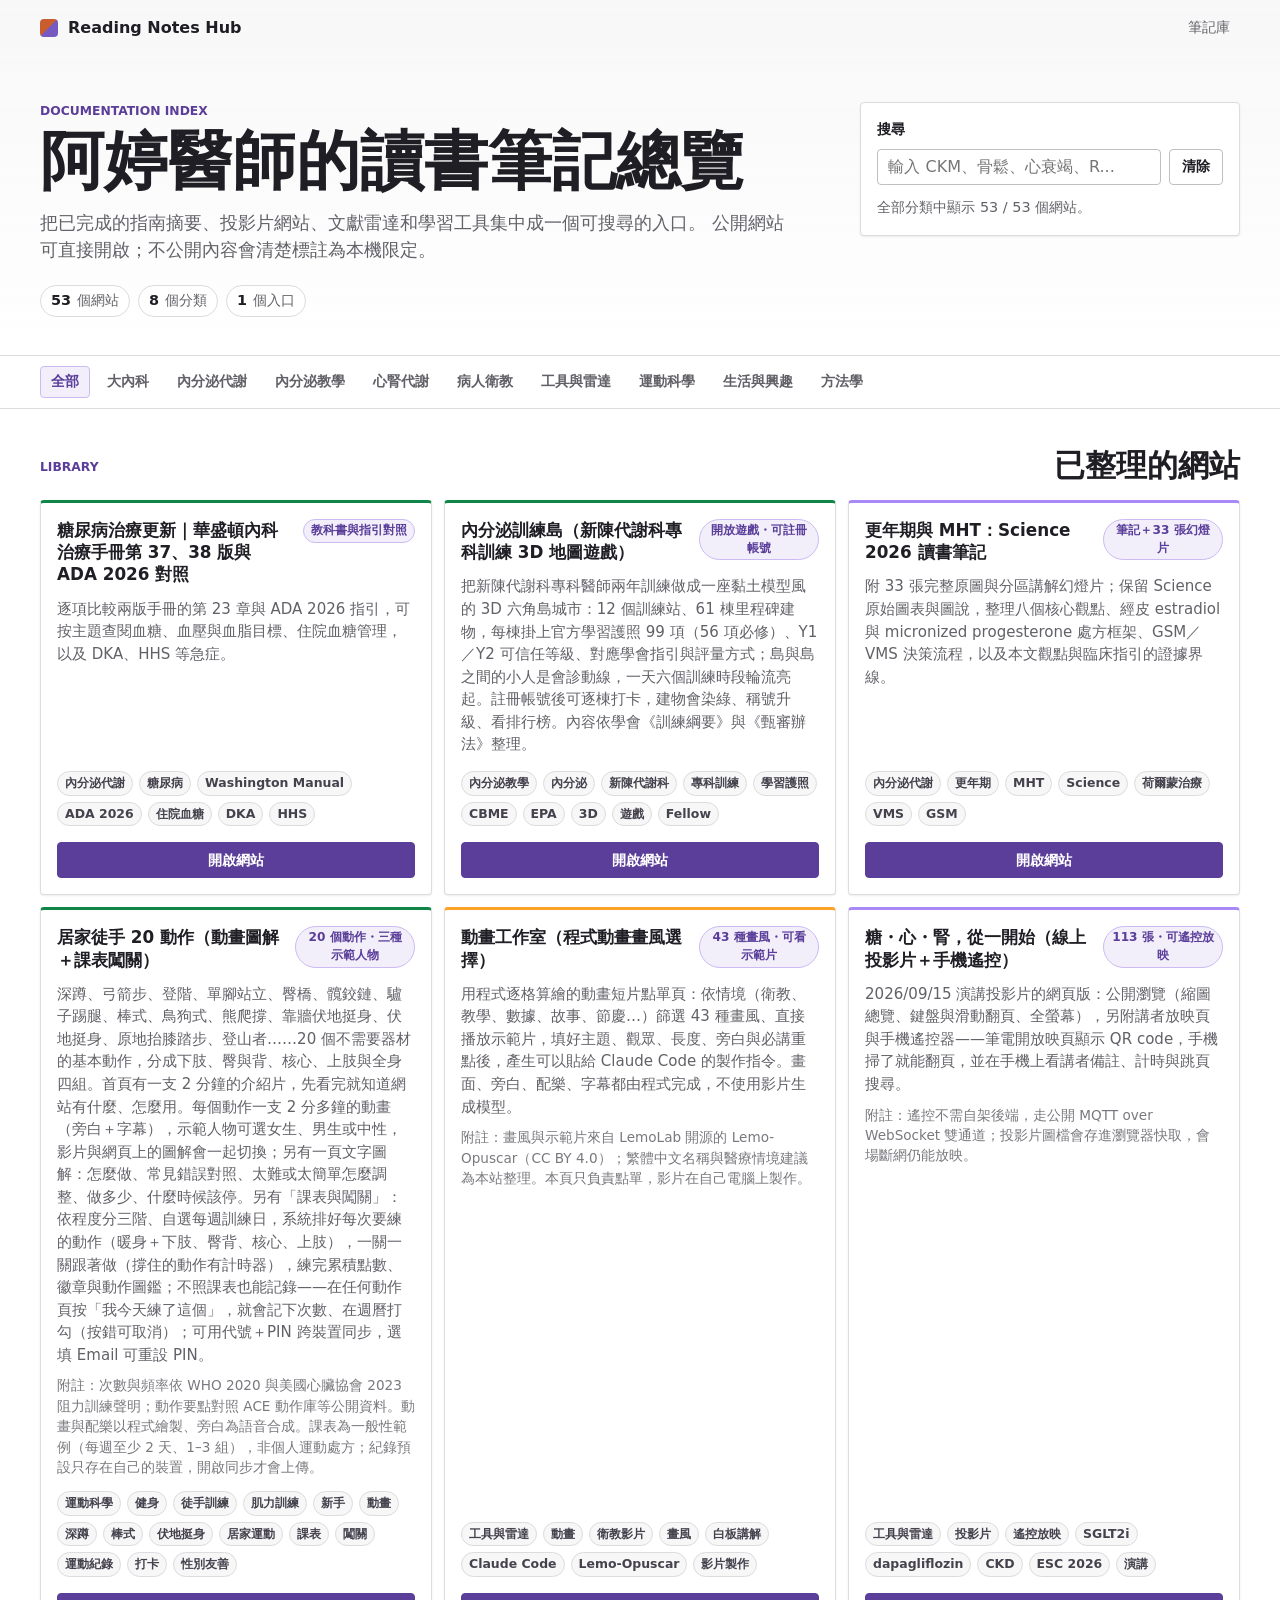
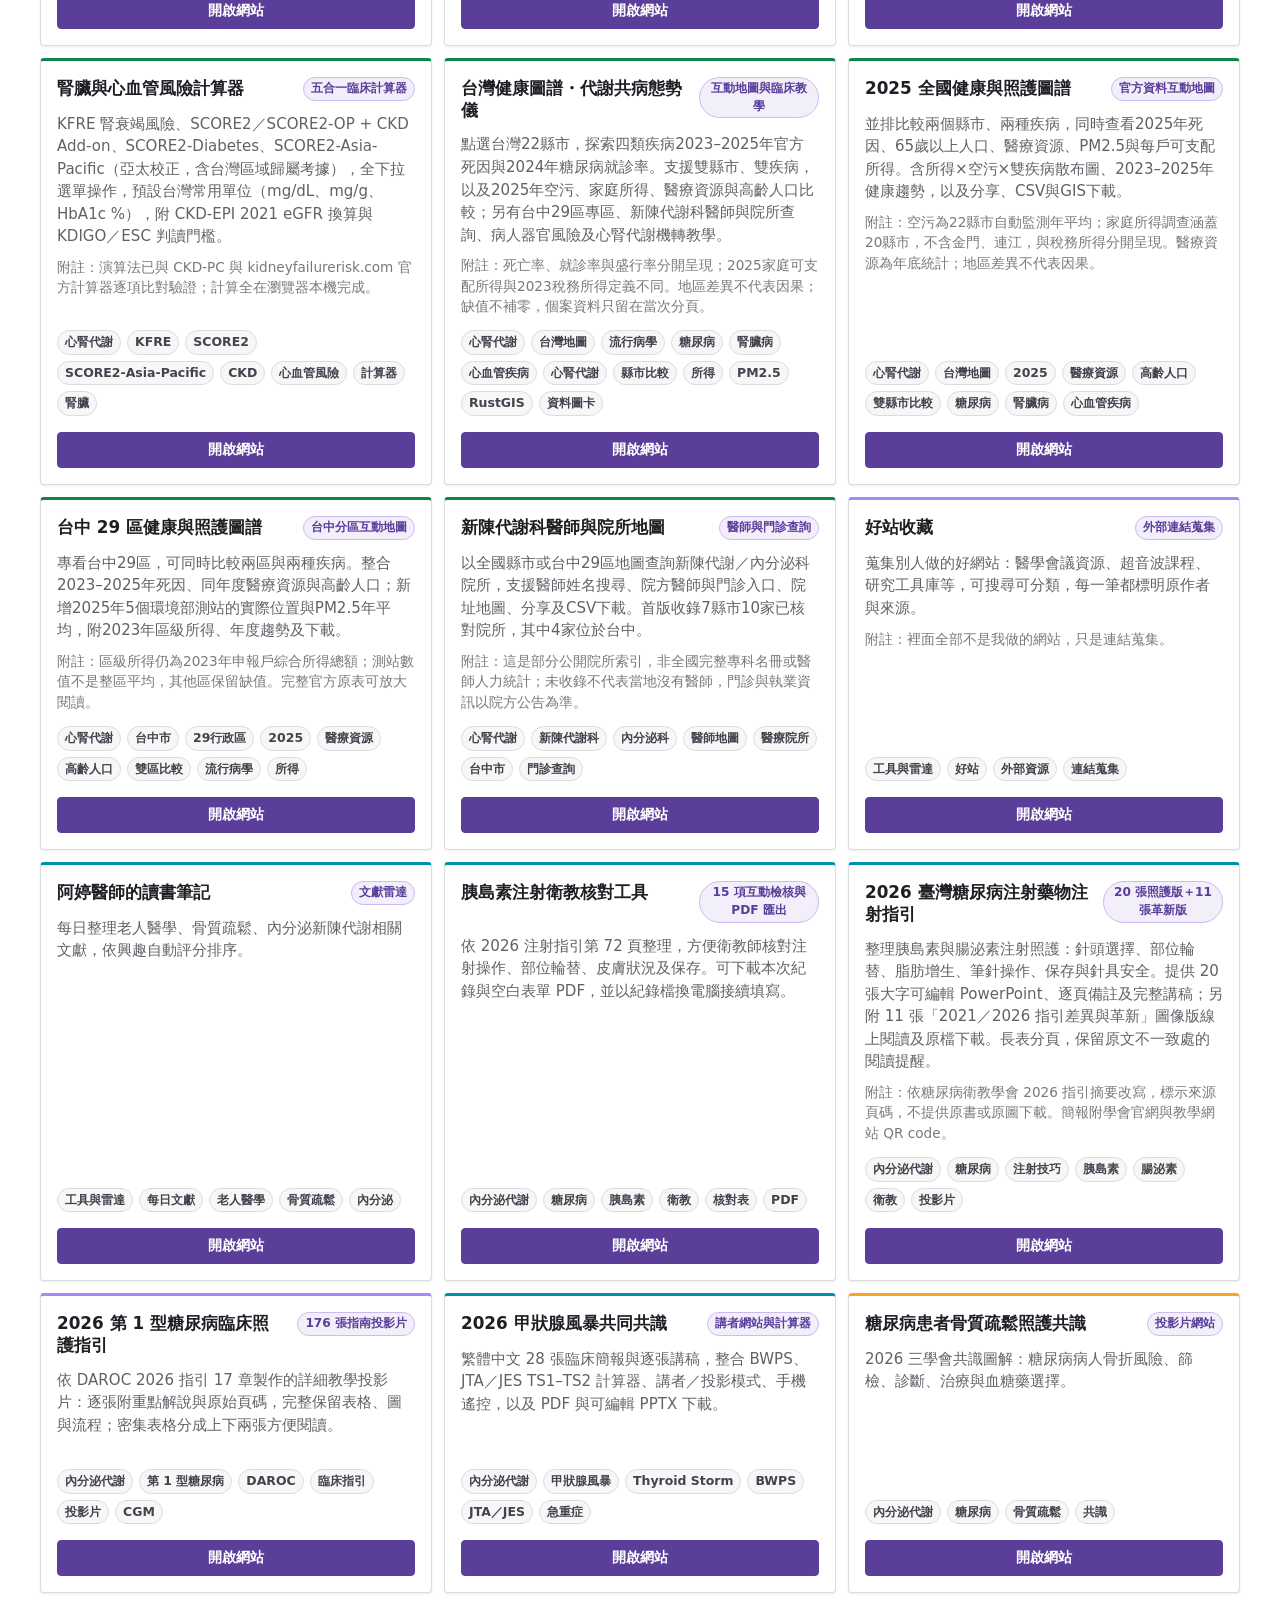
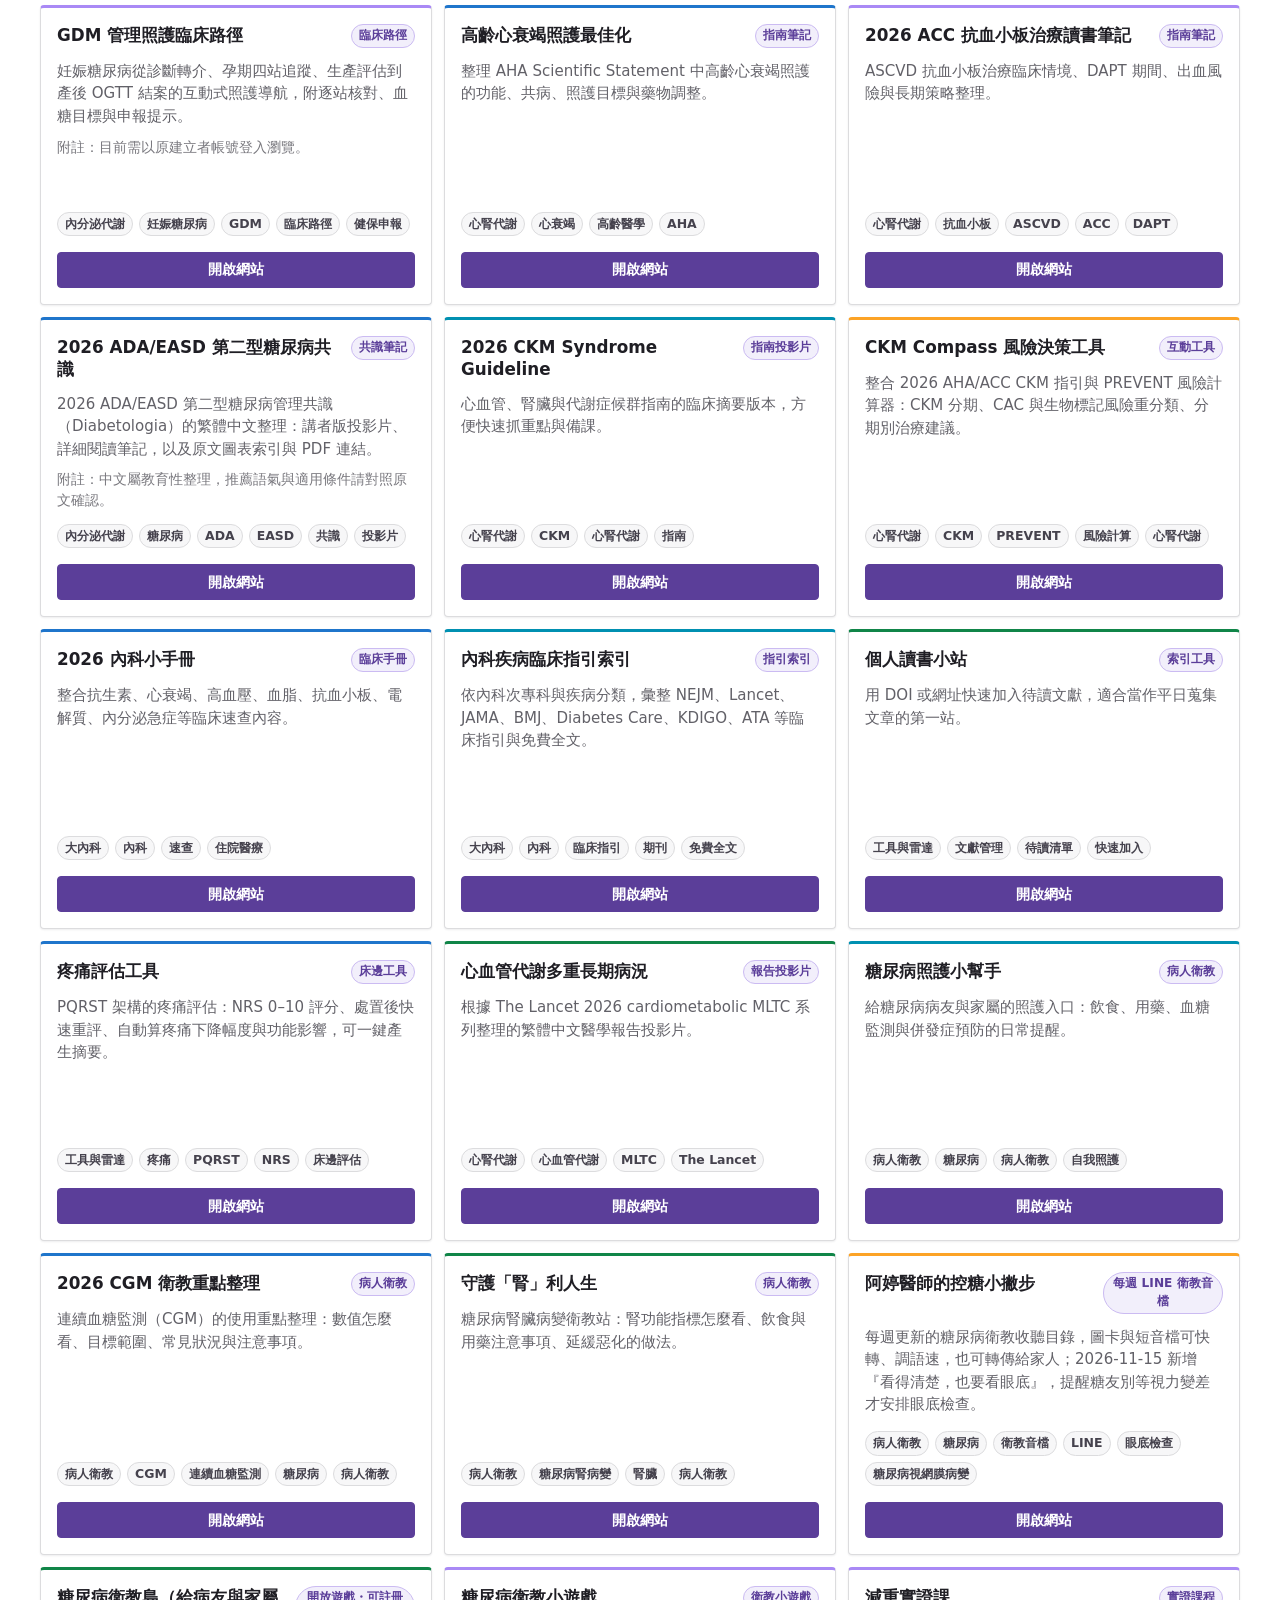
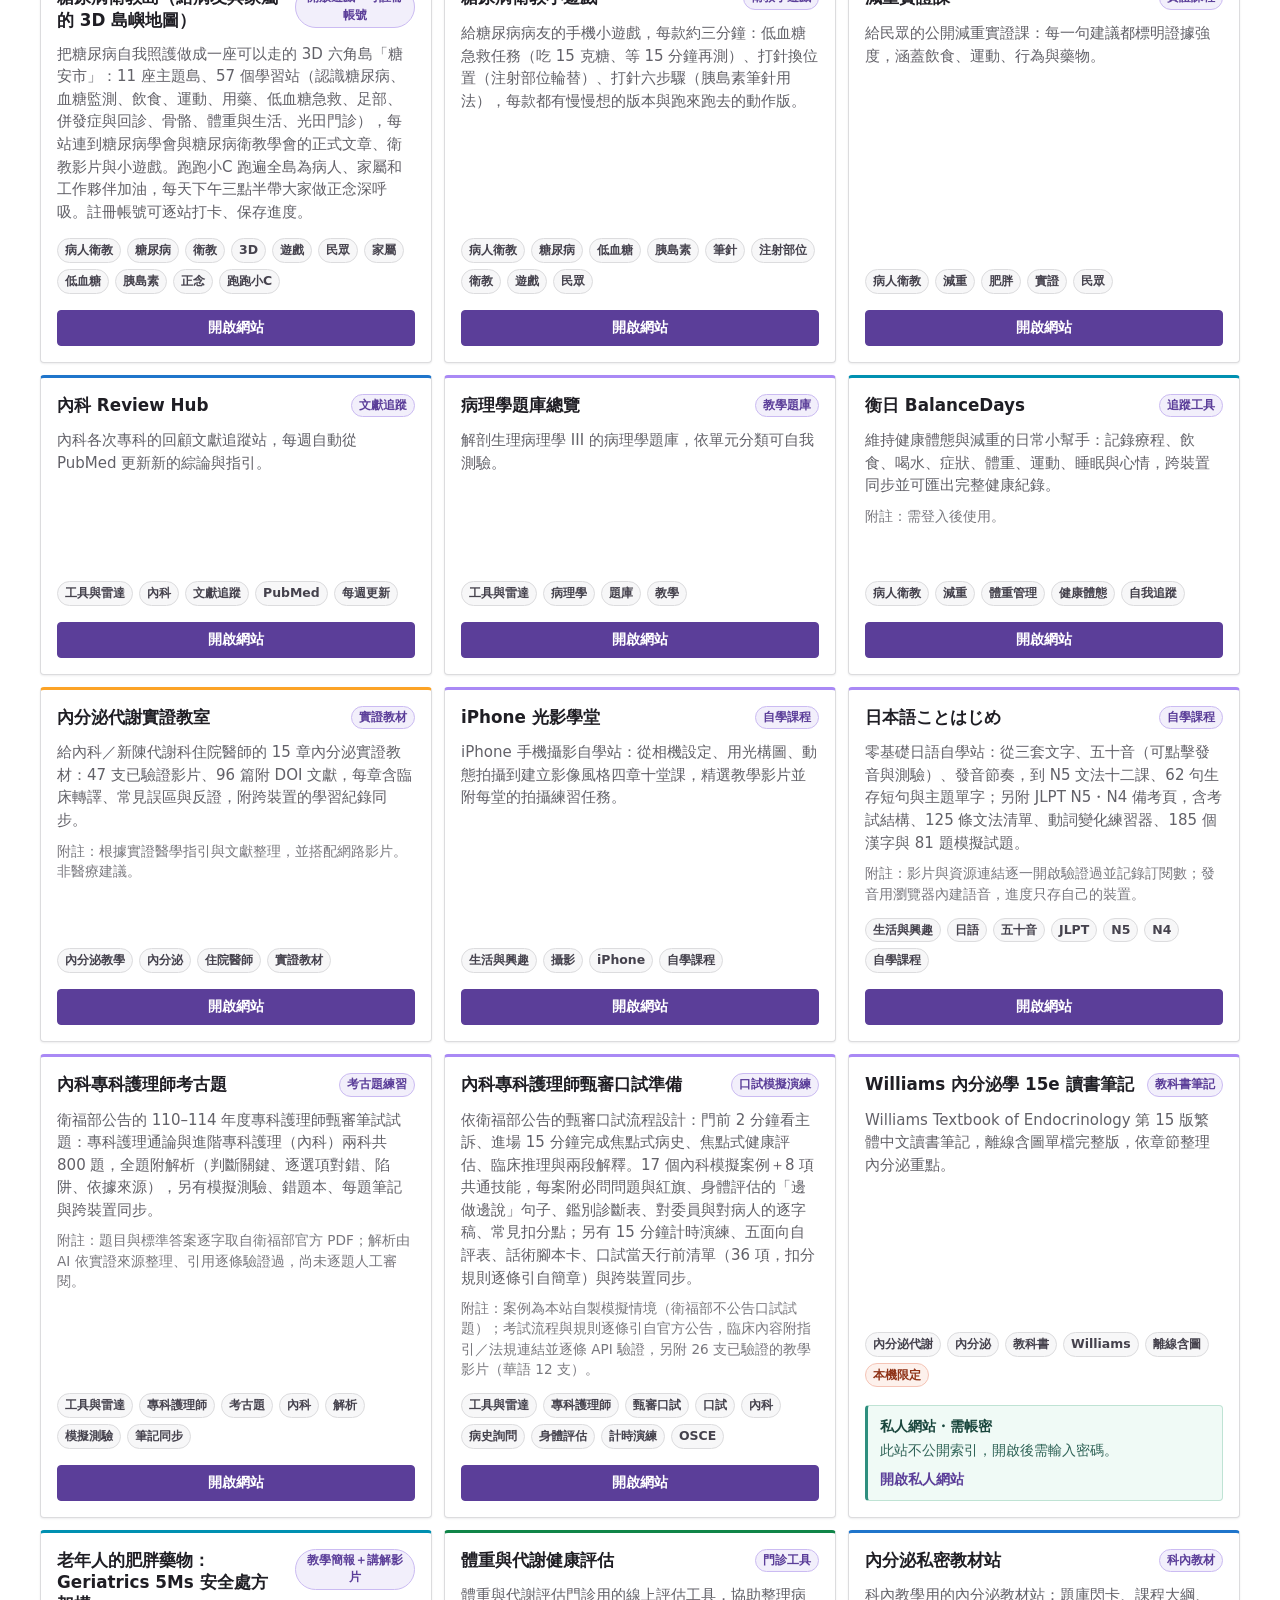
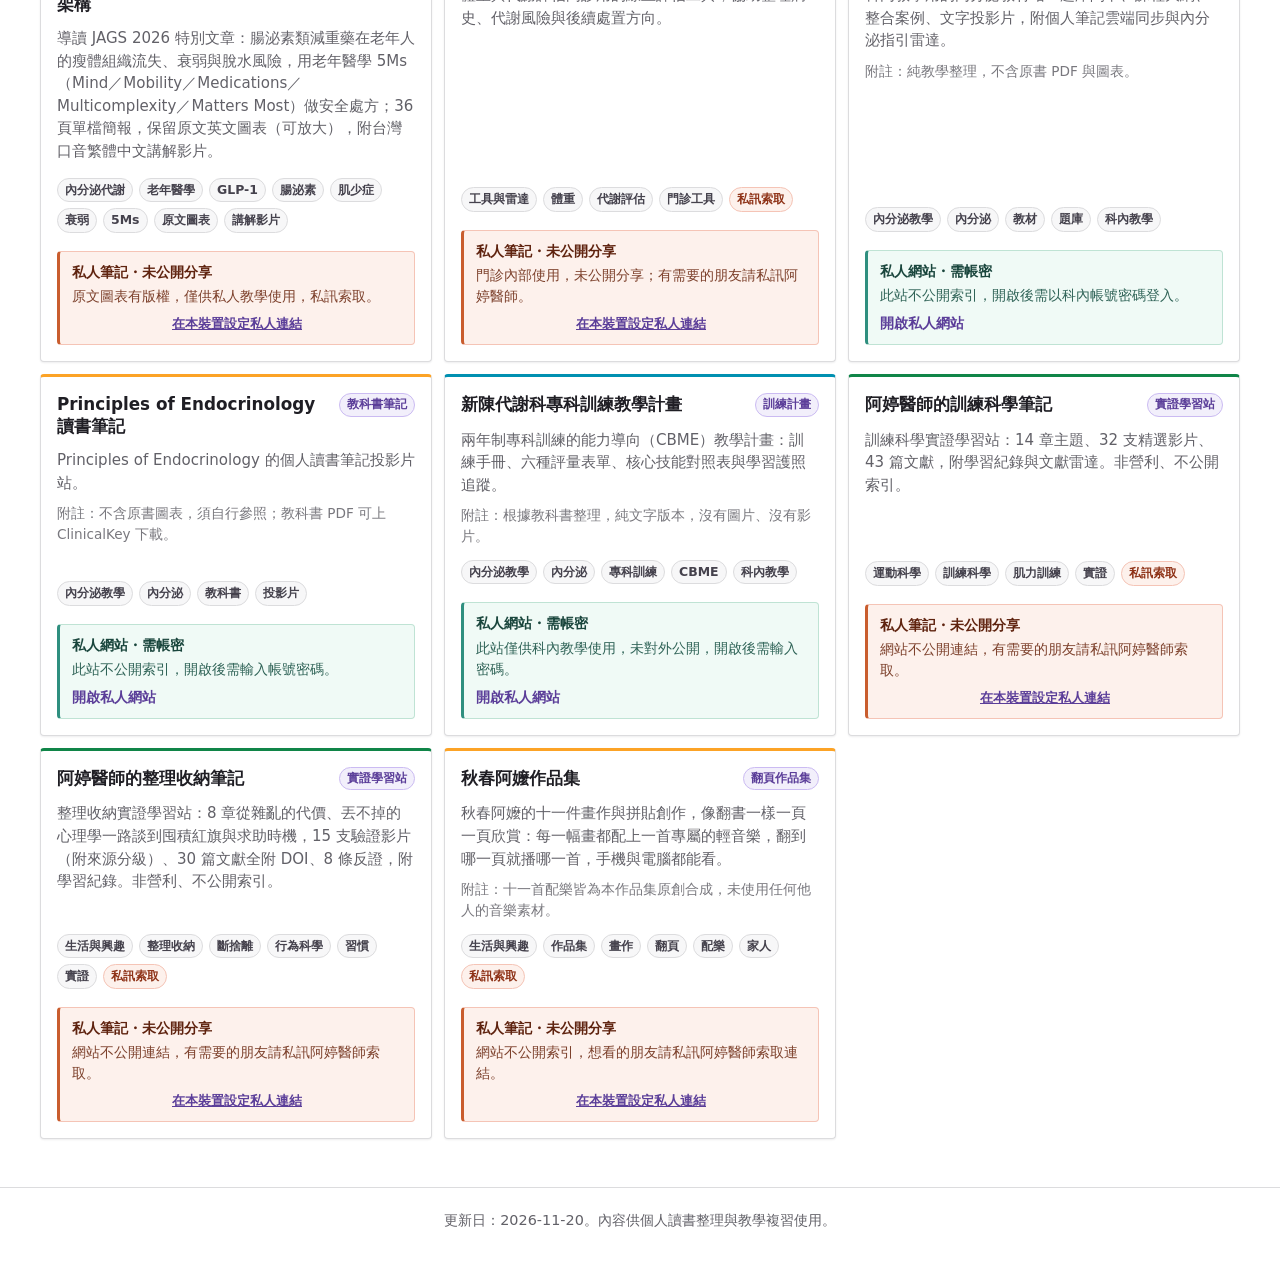
==== index.html @ e1b5caf7 "Index endocrine care map and 2025 air and household data" ====
<!doctype html>
<html lang="zh-Hant">
  <head>
    <meta charset="utf-8" />
    <meta name="viewport" content="width=device-width, initial-scale=1" />
    <title>阿婷醫師的讀書筆記總覽</title>
    <meta
      name="description"
      content="整合阿婷醫師做過的醫學指南、讀書筆記、投影片網站與文獻雷達。"
    />
    <link rel="stylesheet" href="styles.css?v=20260809" />
  </head>
  <body>
    <header class="site-header">
      <nav class="nav" aria-label="主選單">
        <a class="brand" href="#top" aria-label="回到首頁">Reading Notes Hub</a>
        <div class="nav-actions">
          <a href="#library">筆記庫</a>
        </div>
      </nav>

      <section class="hero" id="top">
        <div class="hero-copy">
          <p class="eyebrow">Documentation index</p>
          <h1>阿婷醫師的讀書筆記總覽</h1>
          <p class="lede">
            把已完成的指南摘要、投影片網站、文獻雷達和學習工具集中成一個可搜尋的入口。
            公開網站可直接開啟；不公開內容會清楚標註為本機限定。
          </p>
          <div class="hero-metrics" aria-label="筆記統計">
            <span><strong id="totalCount">0</strong> 個網站</span>
            <span><strong id="topicCount">0</strong> 個分類</span>
            <span><strong>1</strong> 個入口</span>
          </div>
        </div>
        <form class="search-panel" role="search" aria-label="搜尋讀書筆記">
          <label for="searchInput">搜尋</label>
          <div class="search-row">
            <input
              id="searchInput"
              type="search"
              autocomplete="off"
              placeholder="輸入 CKM、骨鬆、心衰竭、R..."
            />
            <button type="button" id="clearSearch" aria-label="清除搜尋">清除</button>
          </div>
          <p id="resultSummary" aria-live="polite">正在整理筆記。</p>
        </form>
      </section>
    </header>

    <main>
      <section class="toolbar" aria-label="分類篩選">
        <div class="toolbar-inner">
          <button class="filter active" type="button" data-filter="all">全部</button>
          <button class="filter" type="button" data-filter="guideline">大內科</button>
          <button class="filter" type="button" data-filter="endo">內分泌代謝</button>
          <button class="filter" type="button" data-filter="endoteach">內分泌教學</button>
          <button class="filter" type="button" data-filter="cardio">心腎代謝</button>
          <button class="filter" type="button" data-filter="edu">病人衛教</button>
          <button class="filter" type="button" data-filter="tools">工具與雷達</button>
          <button class="filter" type="button" data-filter="training">運動科學</button>
          <button class="filter" type="button" data-filter="life">生活與興趣</button>
          <button class="filter" type="button" data-filter="methods">方法學</button>
        </div>
      </section>

      <section class="library" id="library" aria-labelledby="libraryTitle">
        <div class="section-heading">
          <p class="eyebrow">Library</p>
          <h2 id="libraryTitle">已整理的網站</h2>
        </div>
        <div class="cards" id="cards"></div>
      </section>

    </main>

    <footer>
      <p>更新日：2026-11-20。內容供個人讀書整理與教學複習使用。</p>
    </footer>

    <script src="app.js?v=endo-context-20261122"></script>
  </body>
</html>
---- styles.css ----
:root {
  color-scheme: light;
  --text: #1f1e24;
  --muted: #626168;
  --subtle: #89888d;
  --border: #dcdcde;
  --border-strong: #bfbfc3;
  --background: #ffffff;
  --panel: #f7f7f8;
  --panel-strong: #f1f1f4;
  --purple: #7759c2;
  --purple-dark: #5b3e99;
  --orange: #c95d2e;
  --orange-soft: #fdf1ec;
  --blue: #1f75cb;
  --green: #108548;
  --red: #dd2b0e;
  --shadow: 0 1px 2px rgba(31, 30, 36, 0.08);
  --focus: 0 0 0 3px rgba(119, 89, 194, 0.28);
}

* {
  box-sizing: border-box;
}

html {
  scroll-behavior: smooth;
}

body {
  margin: 0;
  font-family:
    Inter, ui-sans-serif, system-ui, -apple-system, BlinkMacSystemFont, "Segoe UI",
    "Noto Sans TC", sans-serif;
  color: var(--text);
  background: var(--background);
  line-height: 1.5;
}

a {
  color: inherit;
}

button,
input {
  font: inherit;
}

button:focus-visible,
a:focus-visible,
input:focus-visible {
  outline: none;
  box-shadow: var(--focus);
}

.site-header {
  border-bottom: 1px solid var(--border);
  background:
    linear-gradient(180deg, rgba(247, 247, 248, 0.94), rgba(255, 255, 255, 1)),
    var(--background);
}

.nav {
  width: min(1200px, calc(100% - 32px));
  min-height: 56px;
  margin: 0 auto;
  display: flex;
  align-items: center;
  justify-content: space-between;
  gap: 24px;
}

.brand {
  display: inline-flex;
  align-items: center;
  gap: 10px;
  color: var(--text);
  font-weight: 700;
  text-decoration: none;
}

.brand::before {
  width: 18px;
  height: 18px;
  border-radius: 4px;
  background:
    linear-gradient(135deg, var(--orange) 0 48%, transparent 49%),
    linear-gradient(315deg, var(--purple) 0 50%, #fca326 51%);
  content: "";
}

.nav-actions {
  display: flex;
  gap: 4px;
  color: var(--muted);
  font-size: 0.9rem;
}

.nav-actions a {
  min-height: 32px;
  display: inline-flex;
  align-items: center;
  padding: 0 10px;
  border-radius: 4px;
  text-decoration: none;
}

.nav-actions a:hover {
  background: var(--panel-strong);
  color: var(--text);
}

.hero {
  width: min(1200px, calc(100% - 32px));
  margin: 0 auto;
  padding: 46px 0 38px;
  display: grid;
  grid-template-columns: minmax(0, 1.35fr) minmax(320px, 0.65fr);
  gap: 32px;
  align-items: start;
}

.eyebrow {
  margin: 0 0 8px;
  color: var(--purple-dark);
  font-size: 0.77rem;
  font-weight: 700;
  letter-spacing: 0;
  text-transform: uppercase;
}

h1,
h2,
p {
  margin-top: 0;
}

h1 {
  max-width: 780px;
  margin-bottom: 14px;
  font-size: clamp(2.25rem, 5vw, 4.25rem);
  line-height: 1.04;
  letter-spacing: 0;
}

h2 {
  margin-bottom: 0;
  font-size: clamp(1.45rem, 2.4vw, 2rem);
  line-height: 1.2;
}

.lede {
  max-width: 760px;
  margin-bottom: 22px;
  color: var(--muted);
  font-size: clamp(1rem, 1.7vw, 1.13rem);
}

.hero-metrics {
  display: flex;
  flex-wrap: wrap;
  gap: 8px;
}

.hero-metrics span {
  min-height: 32px;
  display: inline-flex;
  align-items: center;
  gap: 6px;
  padding: 4px 10px;
  border: 1px solid var(--border);
  border-radius: 999px;
  background: var(--background);
  color: var(--muted);
  font-size: 0.9rem;
}

.hero-metrics strong {
  color: var(--text);
}

.search-panel {
  padding: 16px;
  border: 1px solid var(--border);
  border-radius: 4px;
  background: var(--background);
  box-shadow: var(--shadow);
}

.search-panel label {
  display: block;
  margin-bottom: 8px;
  color: var(--text);
  font-size: 0.9rem;
  font-weight: 700;
}

.search-row {
  display: grid;
  grid-template-columns: 1fr auto;
  gap: 8px;
}

input[type="search"] {
  width: 100%;
  min-width: 0;
  height: 36px;
  padding: 0 10px;
  border: 1px solid var(--border-strong);
  border-radius: 4px;
  background: var(--background);
  color: var(--text);
}

button {
  border: 0;
  cursor: pointer;
}

.search-row button,
.link,
.local-link {
  min-height: 36px;
  display: inline-flex;
  align-items: center;
  justify-content: center;
  padding: 0 12px;
  border-radius: 4px;
  text-decoration: none;
  font-size: 0.9rem;
  font-weight: 700;
}

.search-row button {
  border: 1px solid var(--border-strong);
  background: var(--background);
  color: var(--text);
}

.search-row button:hover {
  background: var(--panel-strong);
}

#resultSummary {
  min-height: 22px;
  margin: 12px 0 0;
  color: var(--muted);
  font-size: 0.9rem;
}

.toolbar {
  position: sticky;
  top: 0;
  z-index: 3;
  border-bottom: 1px solid var(--border);
  background: rgba(255, 255, 255, 0.94);
  backdrop-filter: blur(12px);
}

.toolbar-inner {
  width: min(1200px, calc(100% - 32px));
  margin: 0 auto;
  padding: 10px 0;
  display: flex;
  gap: 6px;
  overflow-x: auto;
}

.filter {
  flex: 0 0 auto;
  min-height: 32px;
  padding: 0 10px;
  border: 1px solid transparent;
  border-radius: 4px;
  background: transparent;
  color: var(--muted);
  font-size: 0.9rem;
  font-weight: 700;
}

.filter:hover {
  border-color: var(--border);
  background: var(--panel);
  color: var(--text);
}

.filter.active {
  border-color: #cbbbf2;
  background: #f2effb;
  color: var(--purple-dark);
}

.library {
  width: min(1200px, calc(100% - 32px));
  margin: 0 auto;
}

.library {
  padding: 38px 0 48px;
}

.section-heading {
  display: flex;
  align-items: end;
  justify-content: space-between;
  gap: 20px;
  margin-bottom: 16px;
}

.cards {
  display: grid;
  grid-template-columns: repeat(3, minmax(0, 1fr));
  gap: 12px;
}

.card {
  min-height: 300px;
  display: flex;
  flex-direction: column;
  padding: 16px;
  border: 1px solid var(--border);
  border-radius: 4px;
  background: var(--background);
  box-shadow: var(--shadow);
}

.card:hover {
  border-color: var(--border-strong);
}

.card[data-accent] {
  border-top-width: 3px;
}

.card[data-accent="sage"] {
  border-top-color: var(--green);
}

.card[data-accent="teal"] {
  border-top-color: #0090b1;
}

.card[data-accent="cranberry"] {
  border-top-color: #a989f5;
}

.card[data-accent="gold"] {
  border-top-color: #fca326;
}

.card[data-accent="blue"] {
  border-top-color: var(--blue);
}

.card-header {
  display: grid;
  grid-template-columns: 1fr auto;
  align-items: start;
  gap: 12px;
  margin-bottom: 12px;
}

.card h3 {
  margin: 0;
  font-size: 1.05rem;
  line-height: 1.32;
}

.status {
  max-width: 120px;
  padding: 2px 7px;
  border: 1px solid #cbbbf2;
  border-radius: 999px;
  background: #f2effb;
  color: var(--purple-dark);
  font-size: 0.76rem;
  font-weight: 700;
  line-height: 1.45;
  text-align: center;
}

.card p {
  color: var(--muted);
  font-size: 0.94rem;
}

.card p.card-note {
  margin-top: -6px;
  font-size: 0.85rem;
  color: var(--muted);
  opacity: 0.85;
}

.tags {
  display: flex;
  flex-wrap: wrap;
  gap: 6px;
  margin: auto 0 16px;
}

.tag {
  padding: 2px 7px;
  border: 1px solid var(--border);
  border-radius: 999px;
  background: var(--panel);
  color: #45424d;
  font-size: 0.78rem;
  font-weight: 650;
}

.tag-private {
  border-color: #f5c4b6;
  background: var(--orange-soft);
  color: #8f3318;
}

.links {
  display: grid;
  grid-template-columns: 1fr 1fr;
  gap: 8px;
}

.public-links {
  grid-template-columns: 1fr;
}

.link {
  border: 1px solid var(--purple-dark);
  background: var(--purple-dark);
  color: white;
}

.link:hover {
  border-color: #452981;
  background: #452981;
}

.local-link {
  border: 1px solid var(--border-strong);
  background: var(--background);
  color: var(--text);
}

.local-link:hover {
  background: var(--panel);
}

.private-link {
  border-color: #f5c4b6;
  background: var(--orange-soft);
  color: #8f3318;
}

.private-link:hover {
  background: var(--orange-soft);
}

.private-note {
  margin-top: 2px;
  padding: 10px 12px;
  display: grid;
  gap: 3px;
  border: 1px solid #f5c4b6;
  border-left: 3px solid var(--orange);
  border-radius: 4px;
  background: var(--orange-soft);
  color: #6f2a13;
  font-size: 0.88rem;
}

.private-note strong {
  color: #5f230f;
}

.private-note span {
  color: #7d412c;
}

.private-note a {
  width: fit-content;
  margin-top: 4px;
  color: var(--purple-dark);
  font-weight: 700;
  text-decoration: none;
}

.private-note a:hover {
  text-decoration: underline;
}

.local-private-note {
  background: #fff7ed;
}

.device-private-note {
  border-color: #bfe3d4;
  border-left-color: var(--teal, #2f8f7f);
  background: #f0faf6;
  color: #1f4d43;
}

.device-private-note strong {
  color: #1a463d;
}

.device-private-note span {
  color: #2f6357;
}

.device-link-actions {
  display: flex;
  gap: 10px;
  margin-top: 4px;
}

.link-manage {
  margin-top: 4px;
  padding: 0;
  border: none;
  background: none;
  color: var(--purple-dark);
  font: inherit;
  font-size: 0.82rem;
  font-weight: 700;
  text-decoration: underline;
  cursor: pointer;
}

.link-manage:hover {
  opacity: 0.75;
}

[aria-disabled="true"] {
  cursor: default;
}

code {
  padding: 2px 5px;
  border-radius: 4px;
  background: #ececef;
  color: var(--text);
}

footer {
  padding: 22px 16px 34px;
  border-top: 1px solid var(--border);
  color: var(--muted);
  text-align: center;
  font-size: 0.9rem;
}

footer p {
  margin: 0;
}

.empty {
  grid-column: 1 / -1;
  padding: 24px;
  border: 1px dashed var(--border-strong);
  border-radius: 4px;
  color: var(--muted);
  background: var(--panel);
}

@media (max-width: 900px) {
  .hero {
    grid-template-columns: 1fr;
  }

  .hero {
    padding-top: 34px;
  }

  .cards {
    grid-template-columns: repeat(2, minmax(0, 1fr));
  }
}

@media (max-width: 640px) {
  .nav {
    min-height: auto;
    align-items: flex-start;
    padding: 14px 0;
    flex-direction: column;
  }

  .hero {
    width: min(100% - 24px, 1200px);
    padding: 28px 0 32px;
    gap: 22px;
  }

  h1 {
    font-size: clamp(2.15rem, 12vw, 3.25rem);
  }

  .search-row,
  .links {
    grid-template-columns: 1fr;
  }

  .library,
  .toolbar-inner {
    width: min(100% - 24px, 1200px);
  }

  .cards {
    grid-template-columns: 1fr;
  }

  .card {
    min-height: 0;
  }
}
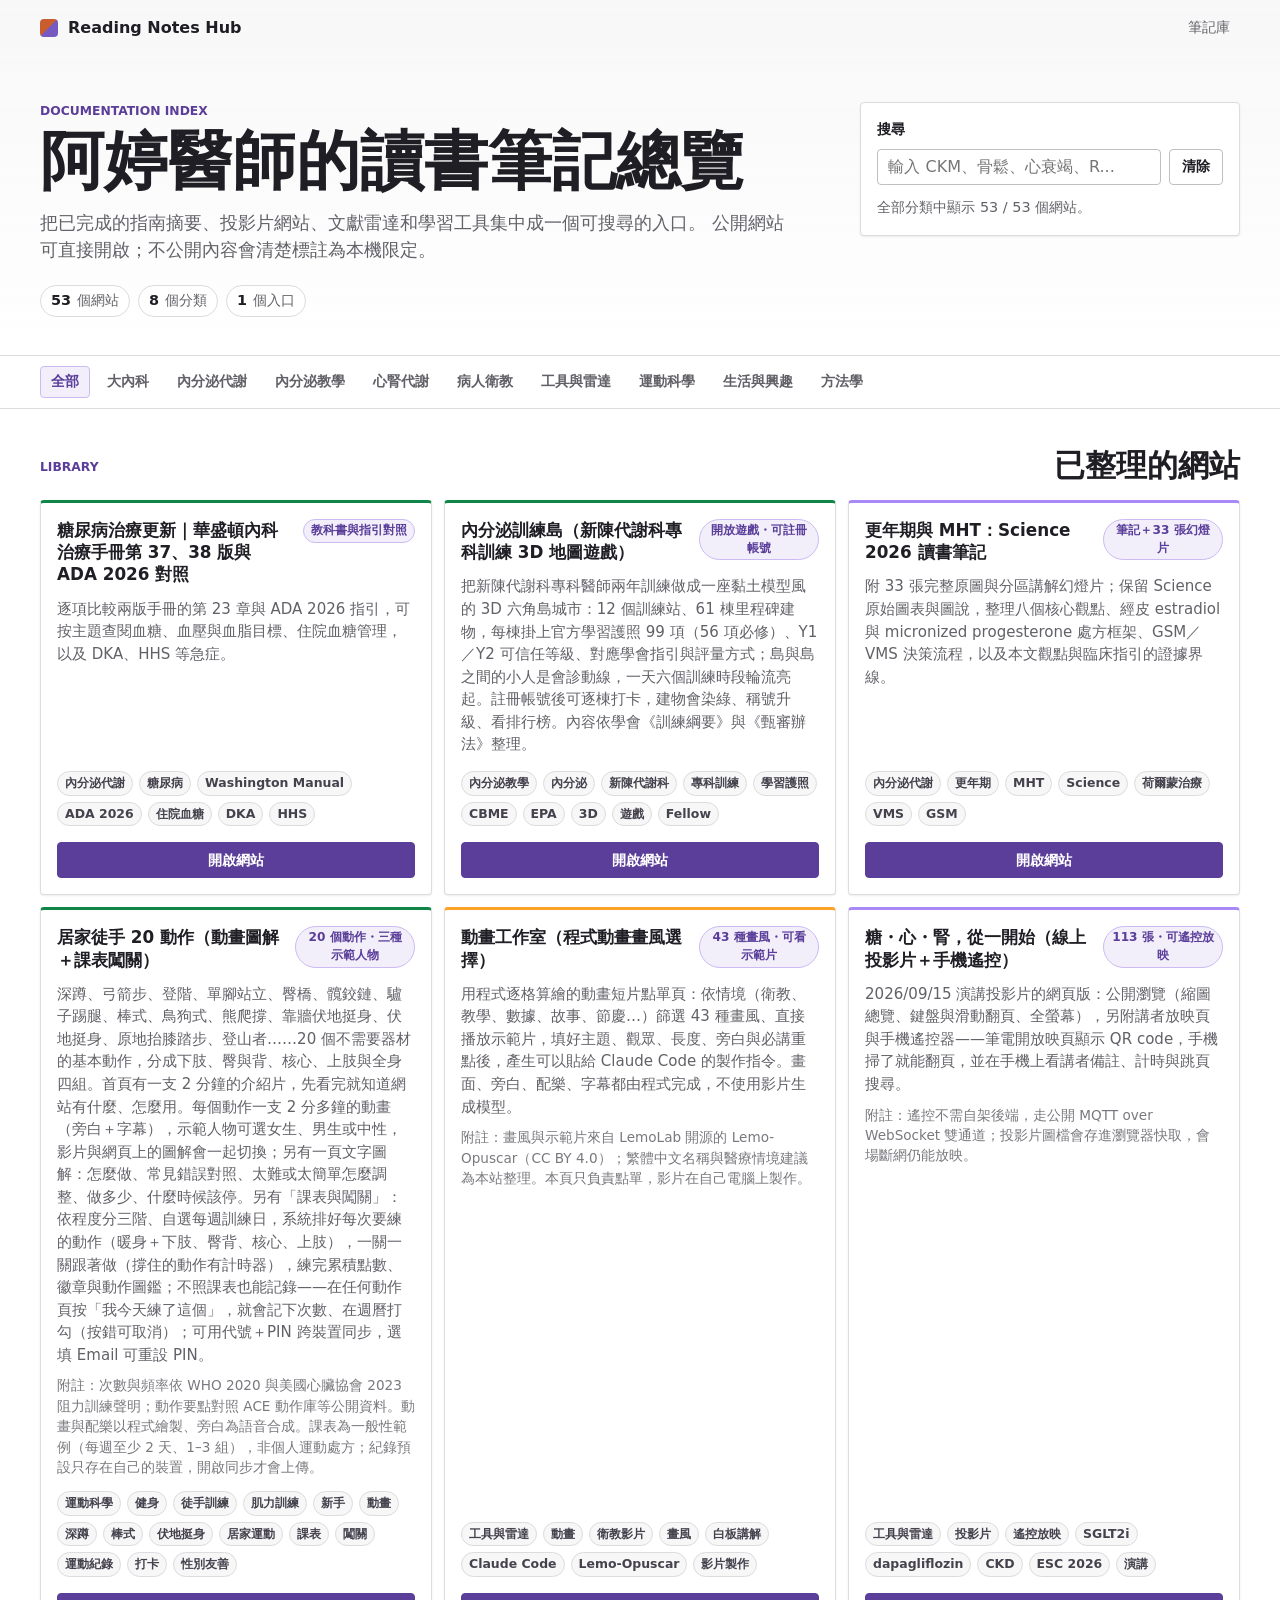
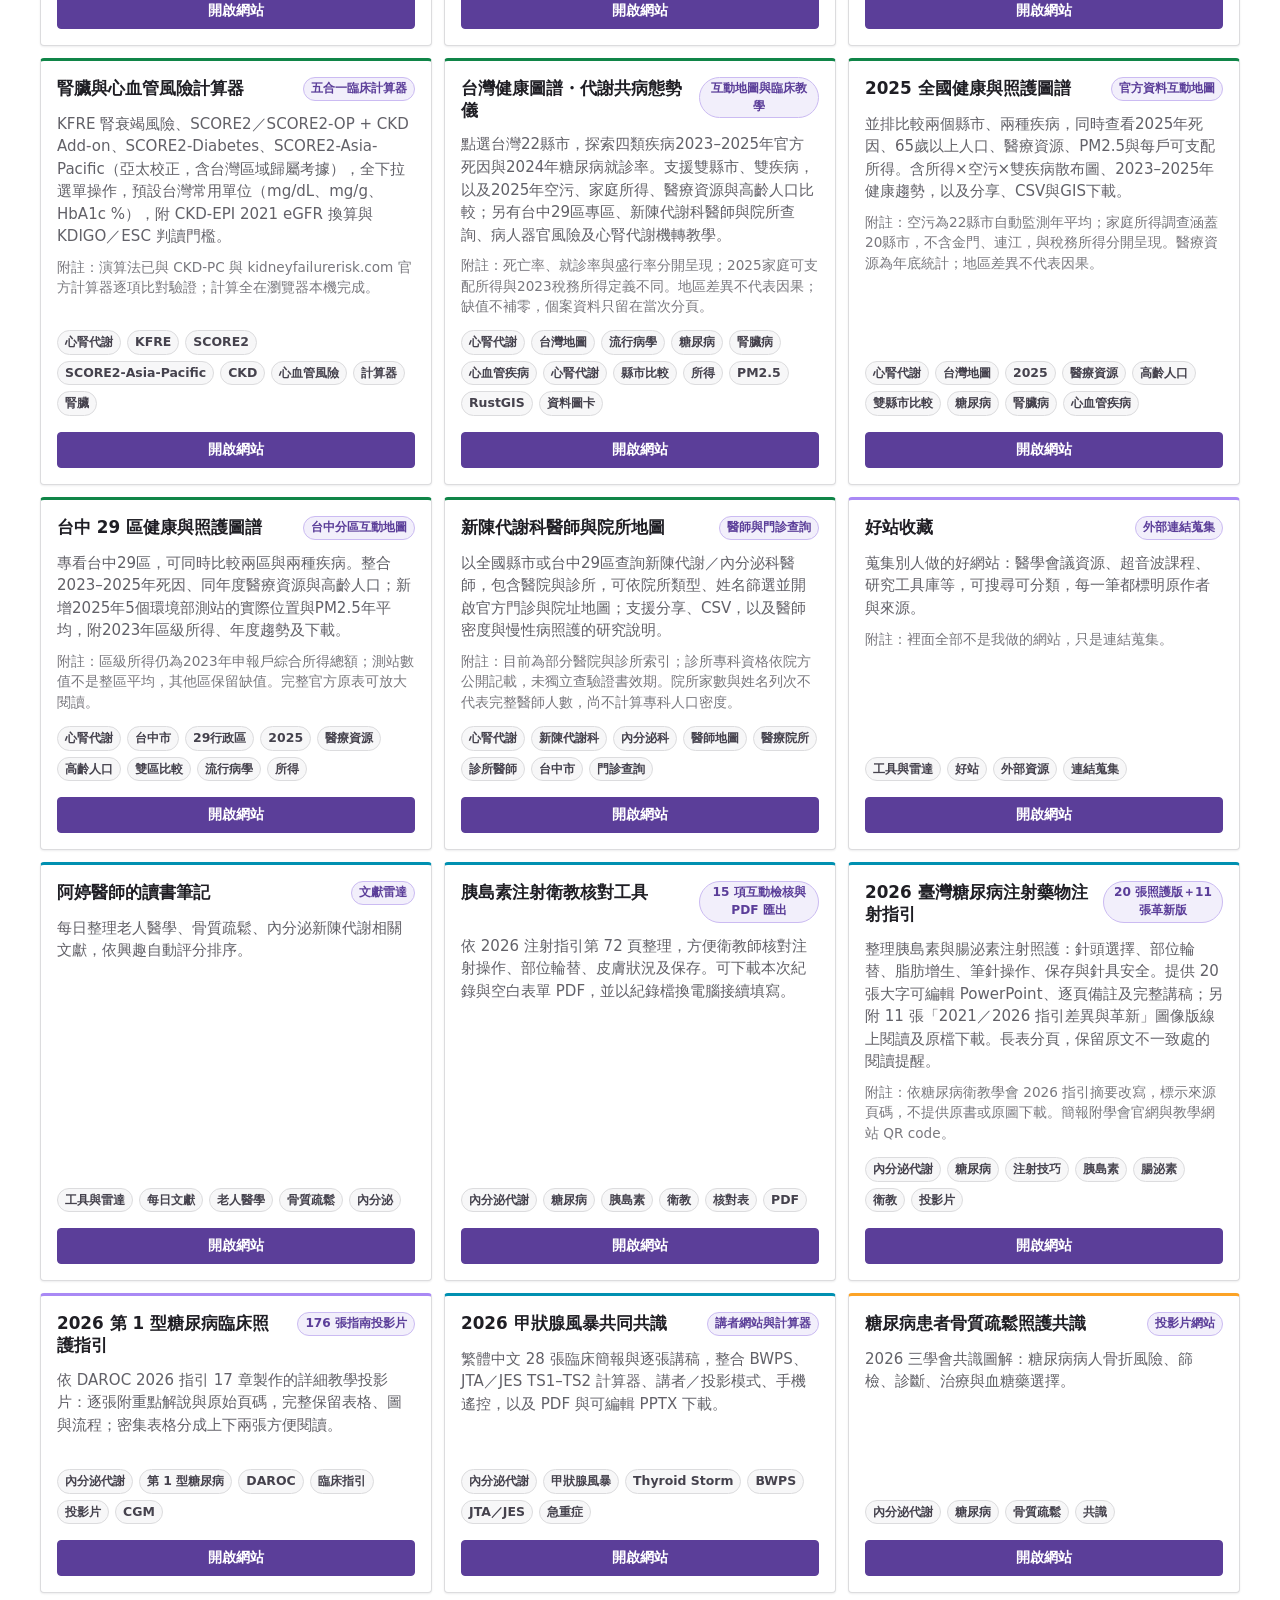
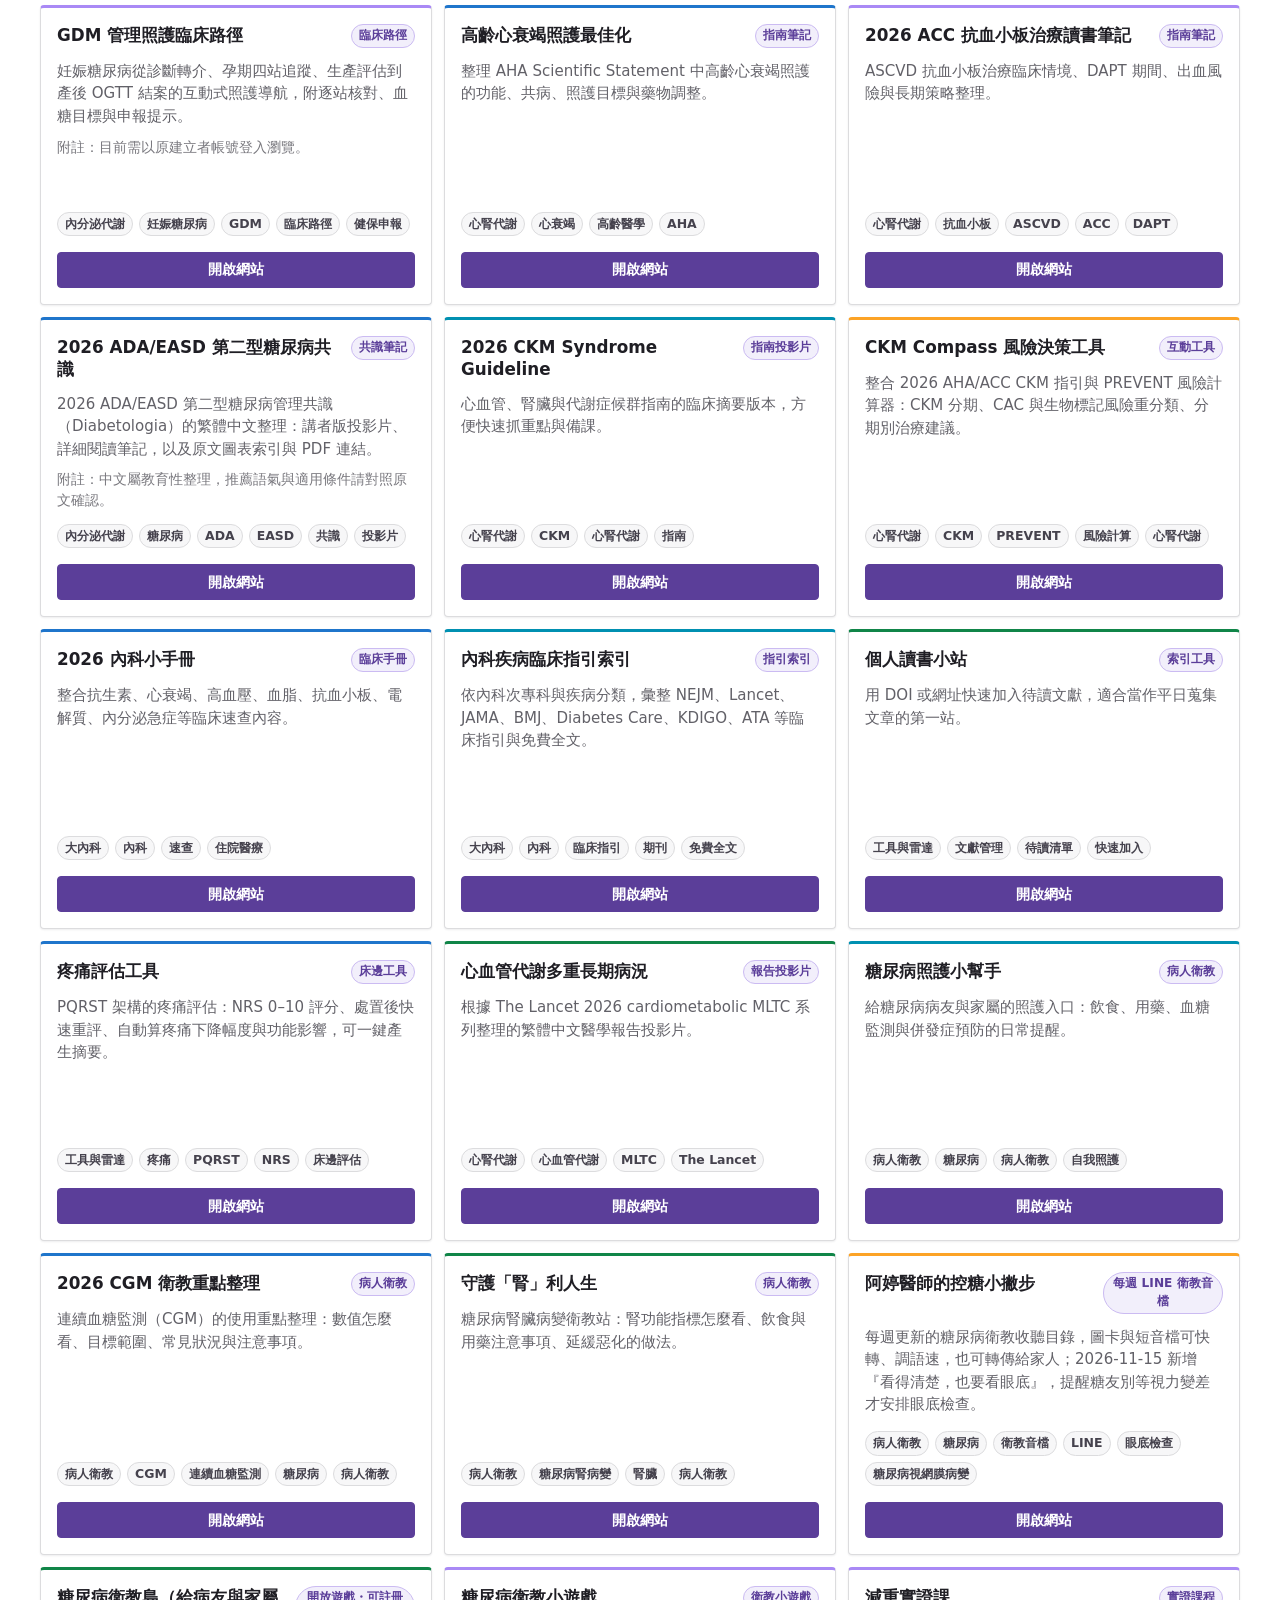
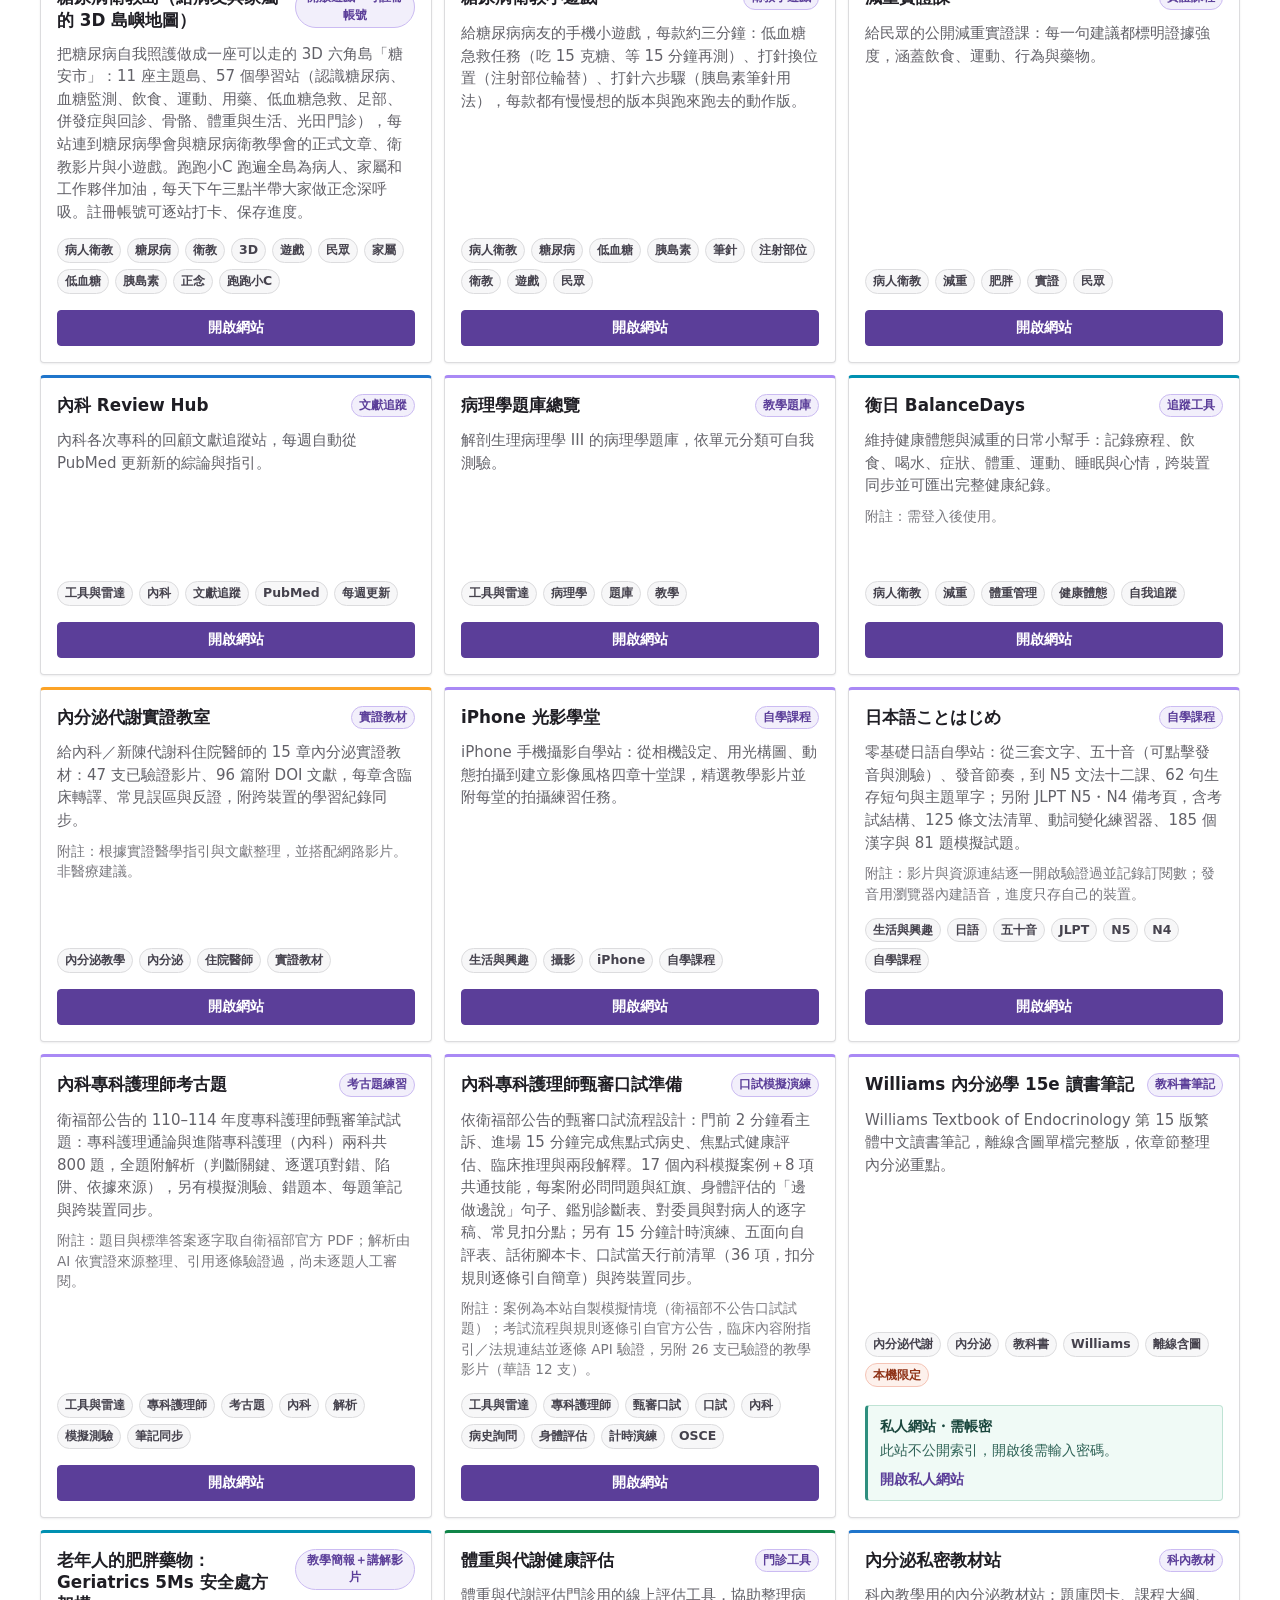
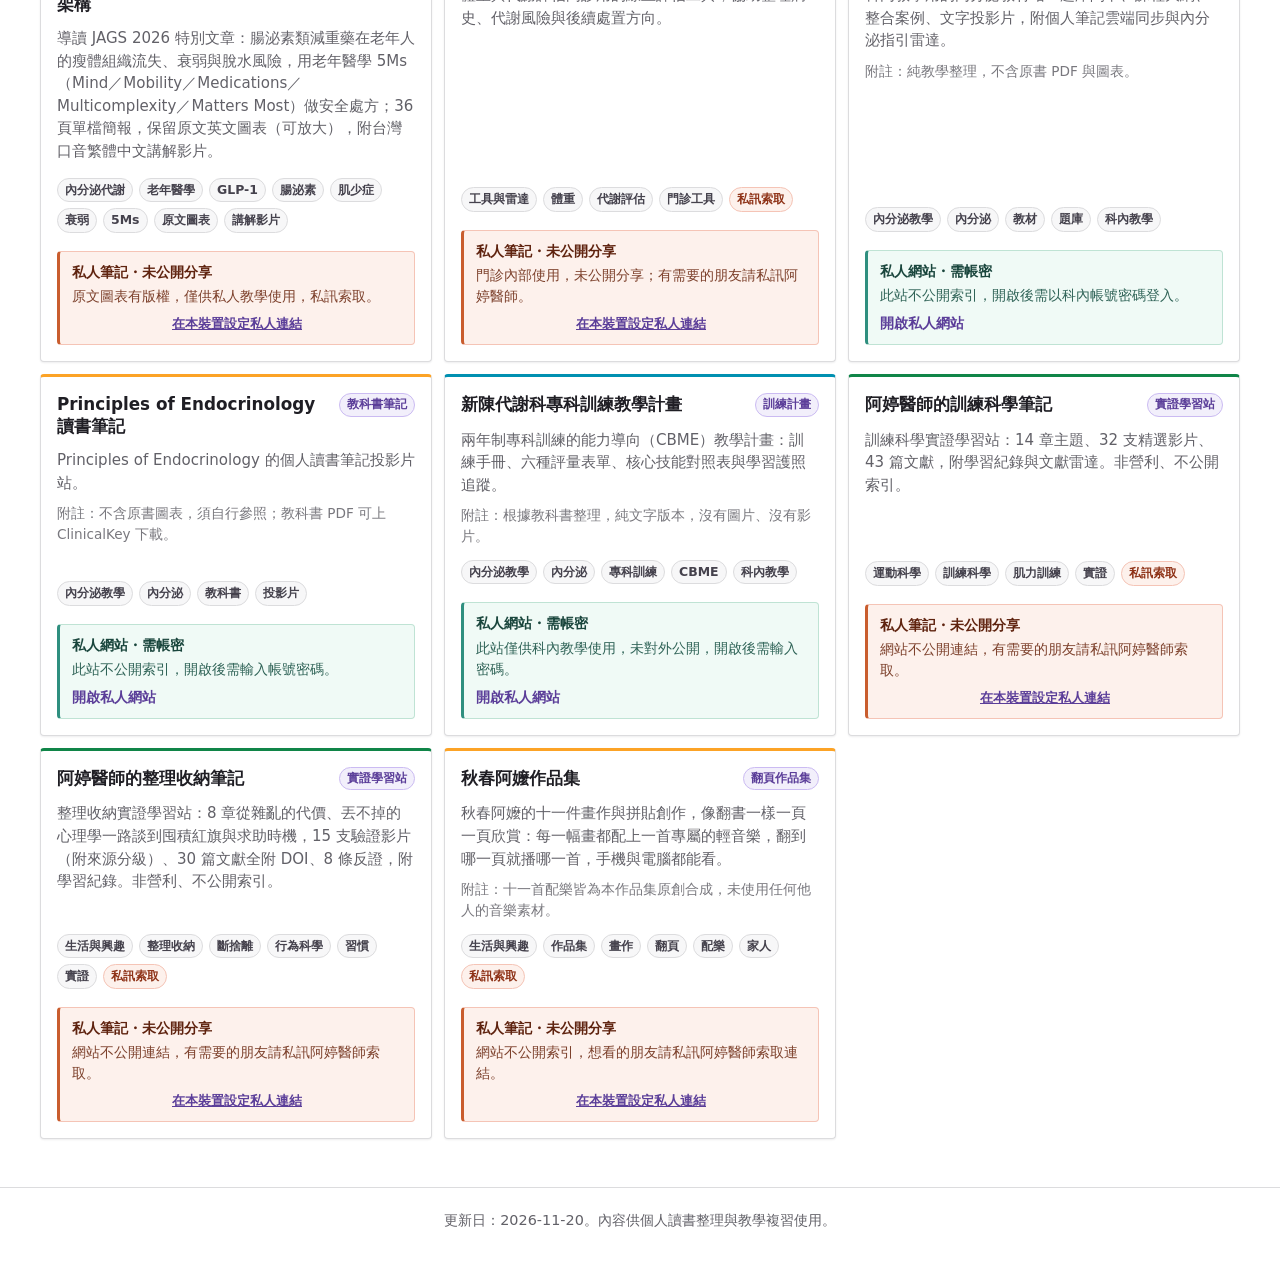
==== commit 577a095c: "Update endocrine map entry to include clinic physicians" ====
--- a/index.html
+++ b/index.html
@@ -79,6 +79,6 @@
       <p>更新日：2026-11-20。內容供個人讀書整理與教學複習使用。</p>
     </footer>
 
-    <script src="app.js?v=endo-context-20261122"></script>
+    <script src="app.js?v=endo-clinics-20261122"></script>
   </body>
 </html>
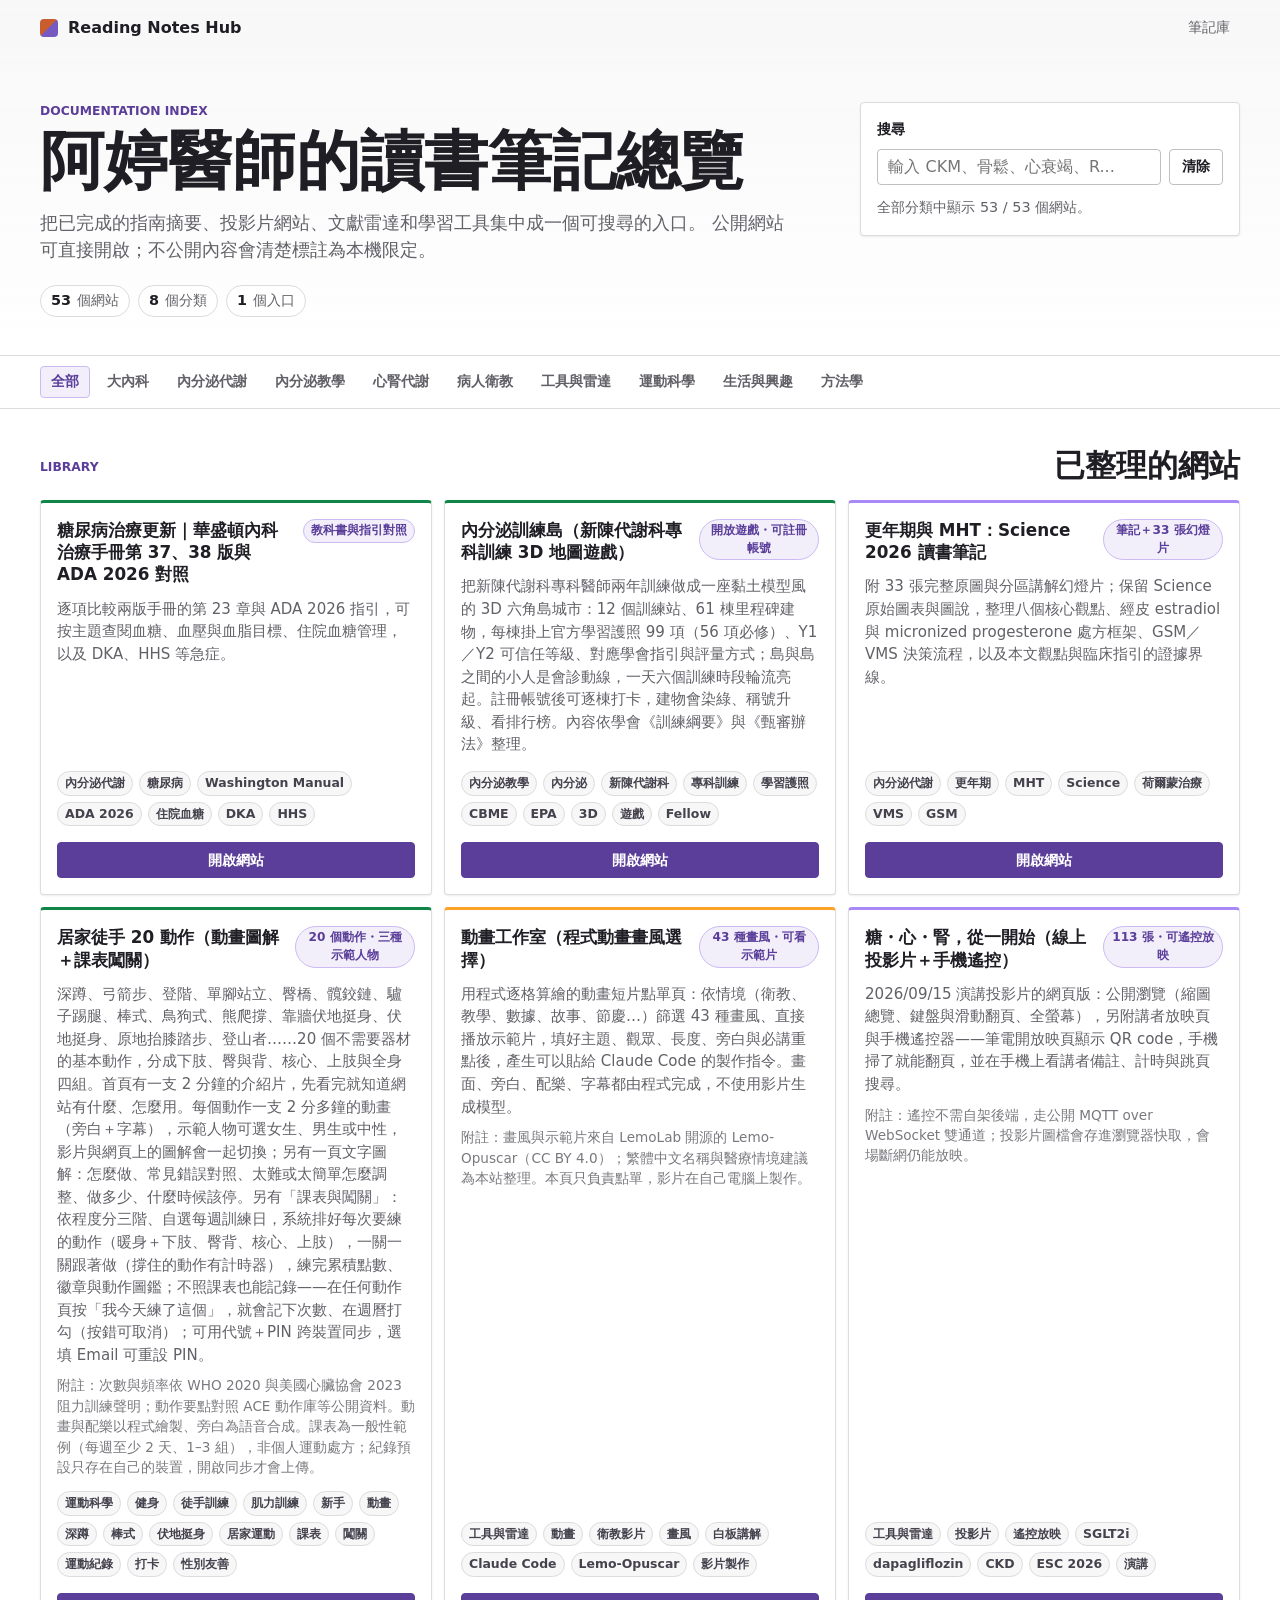
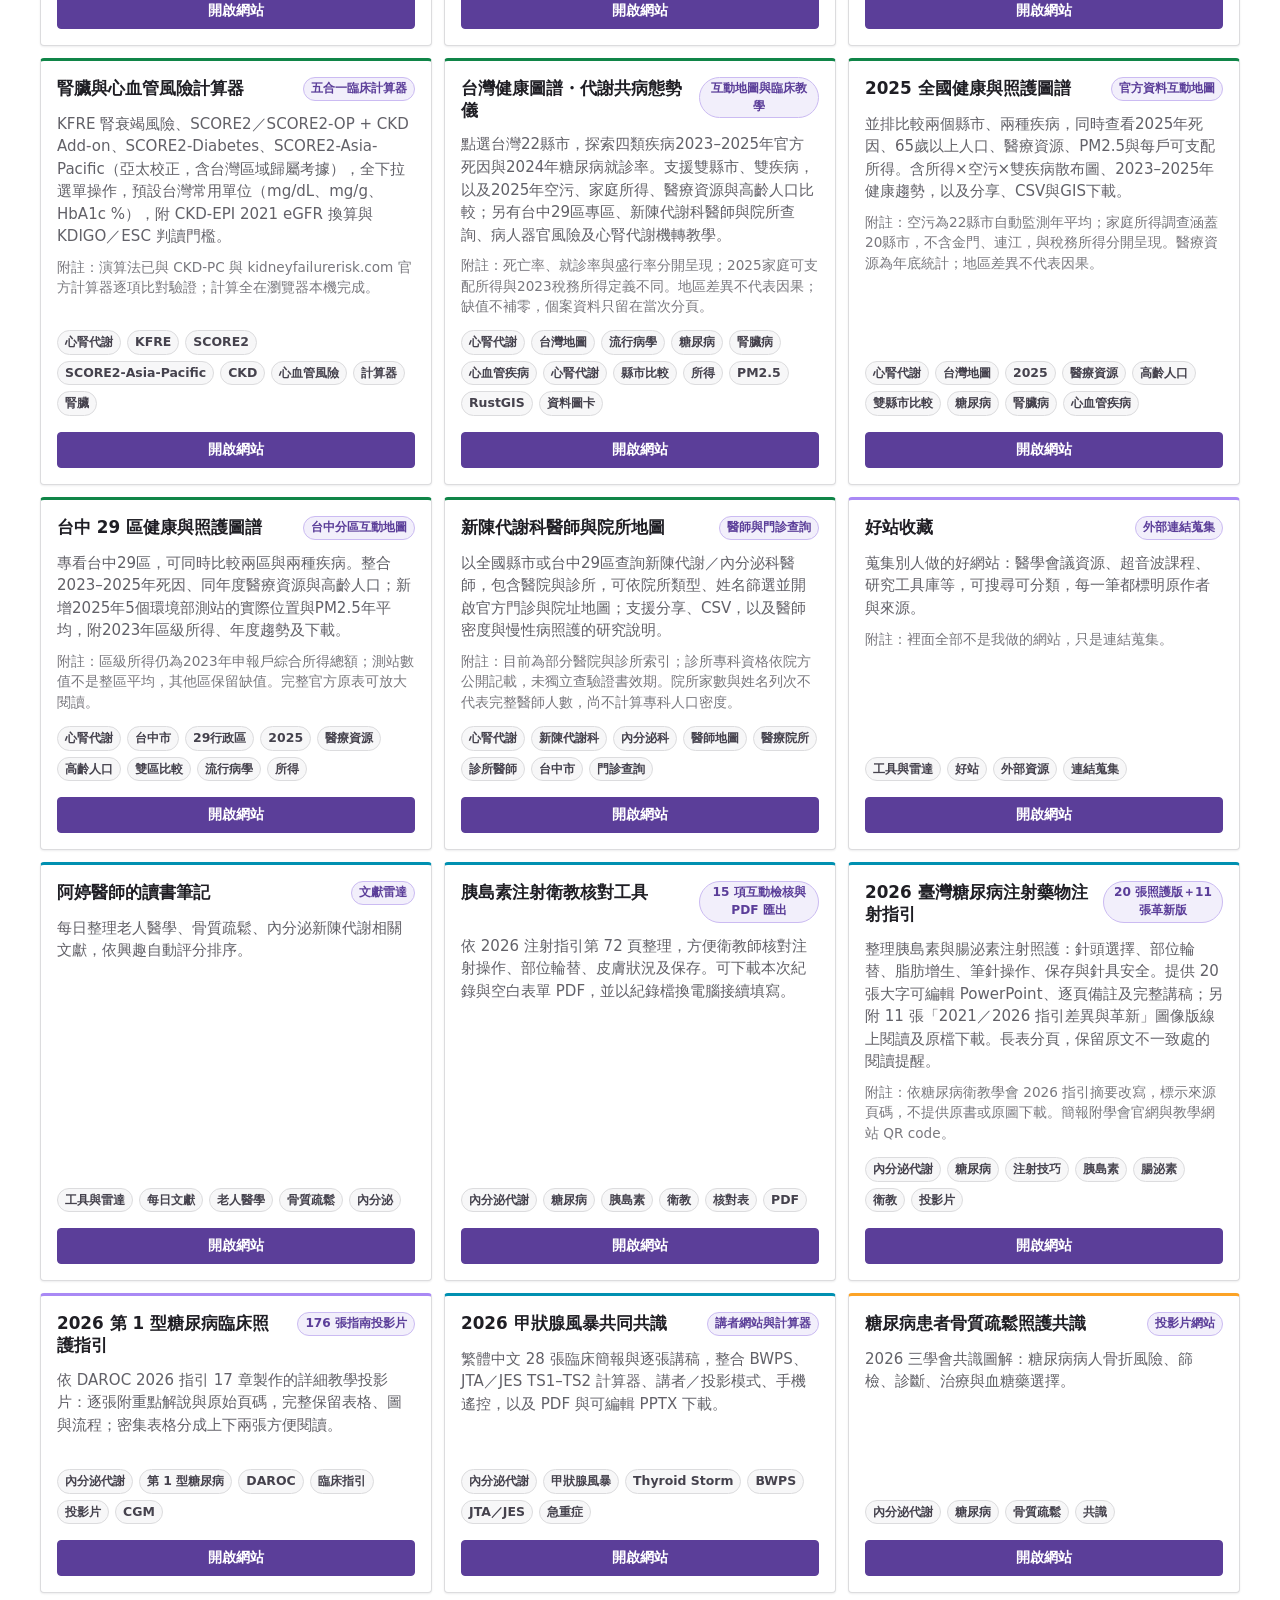
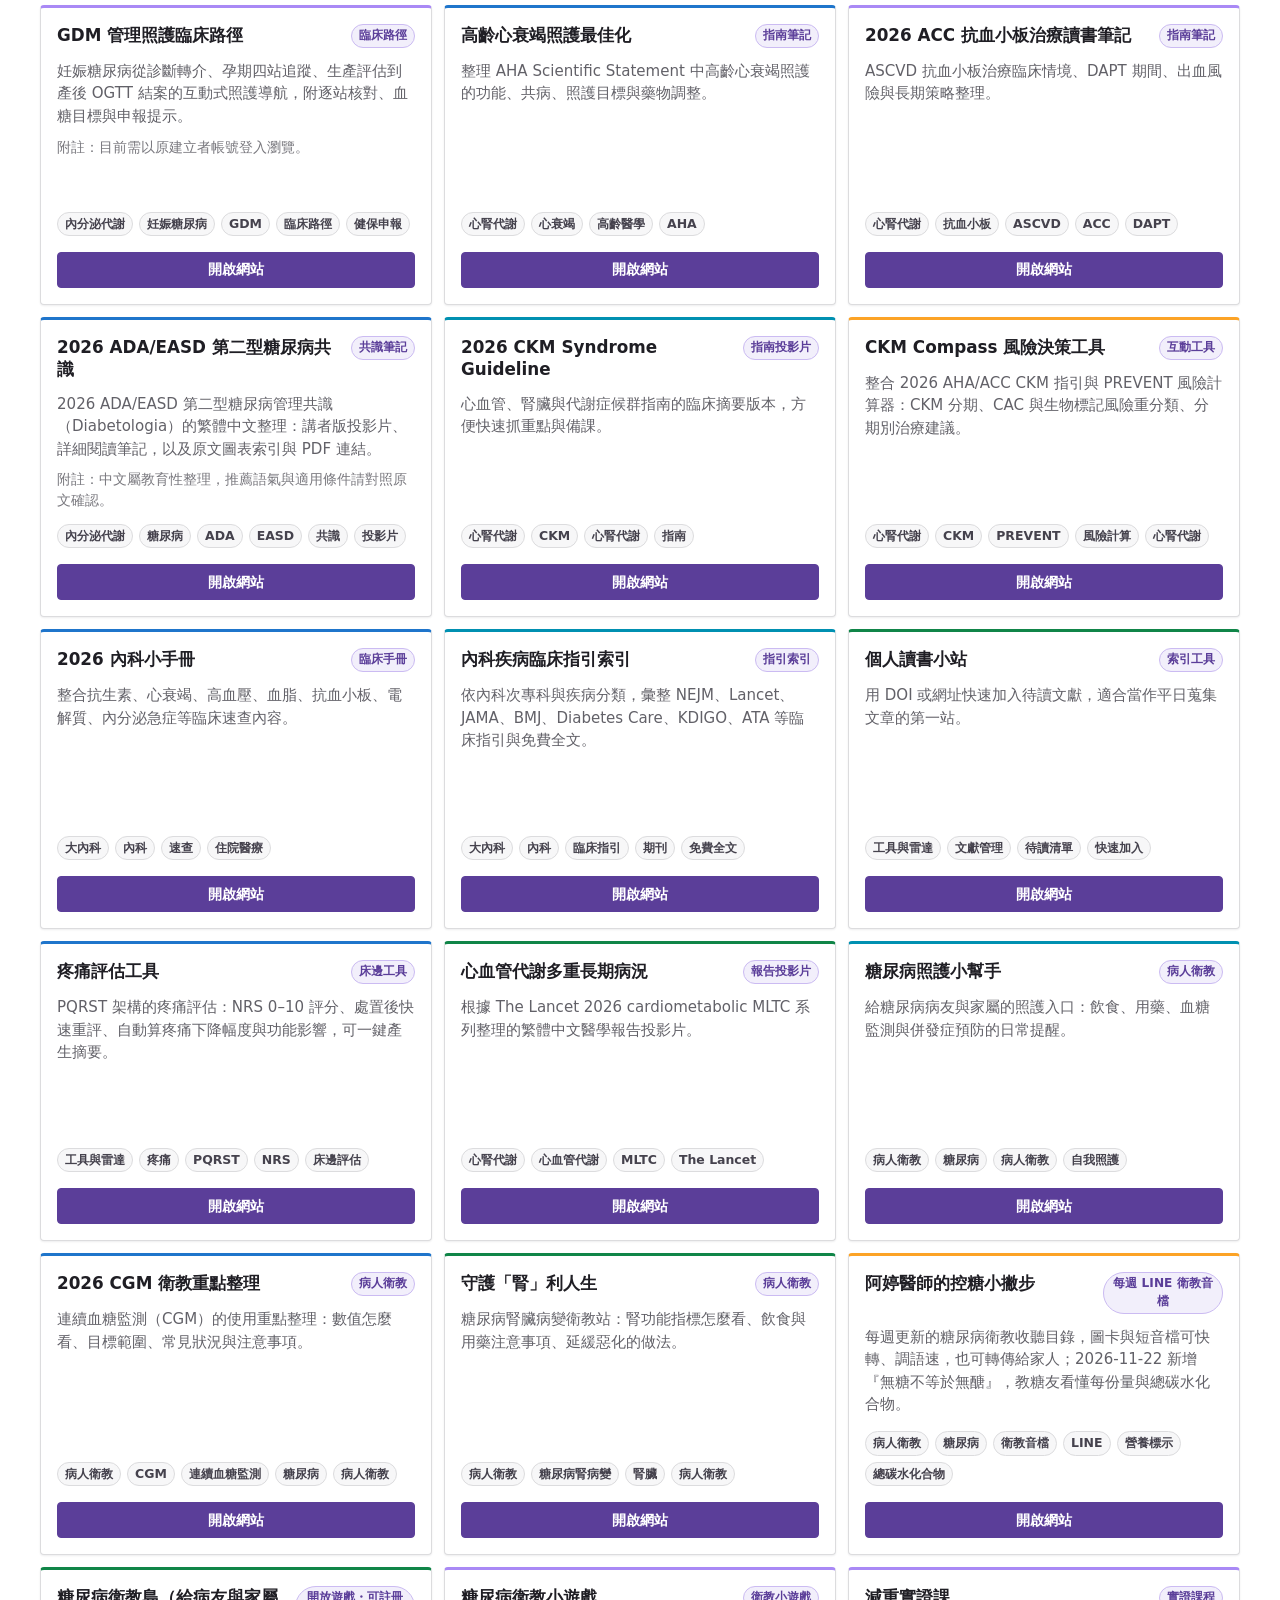
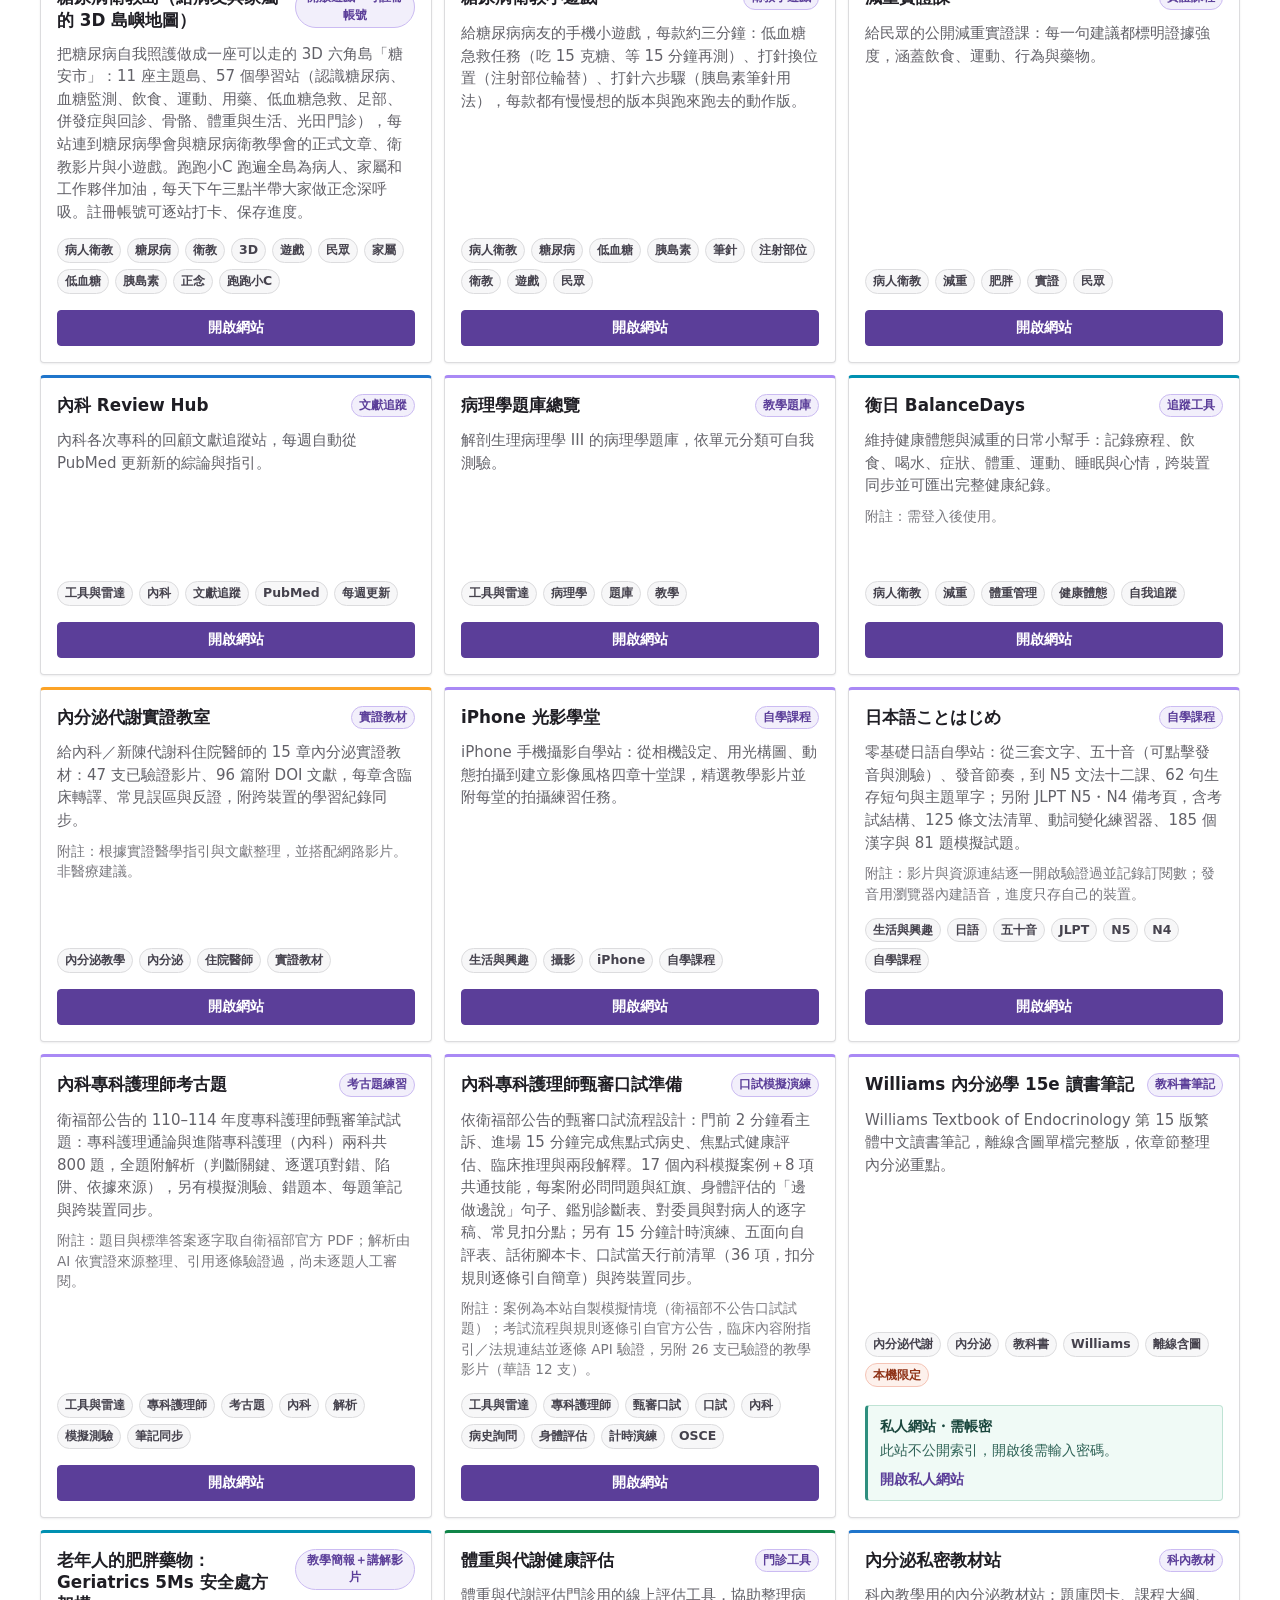
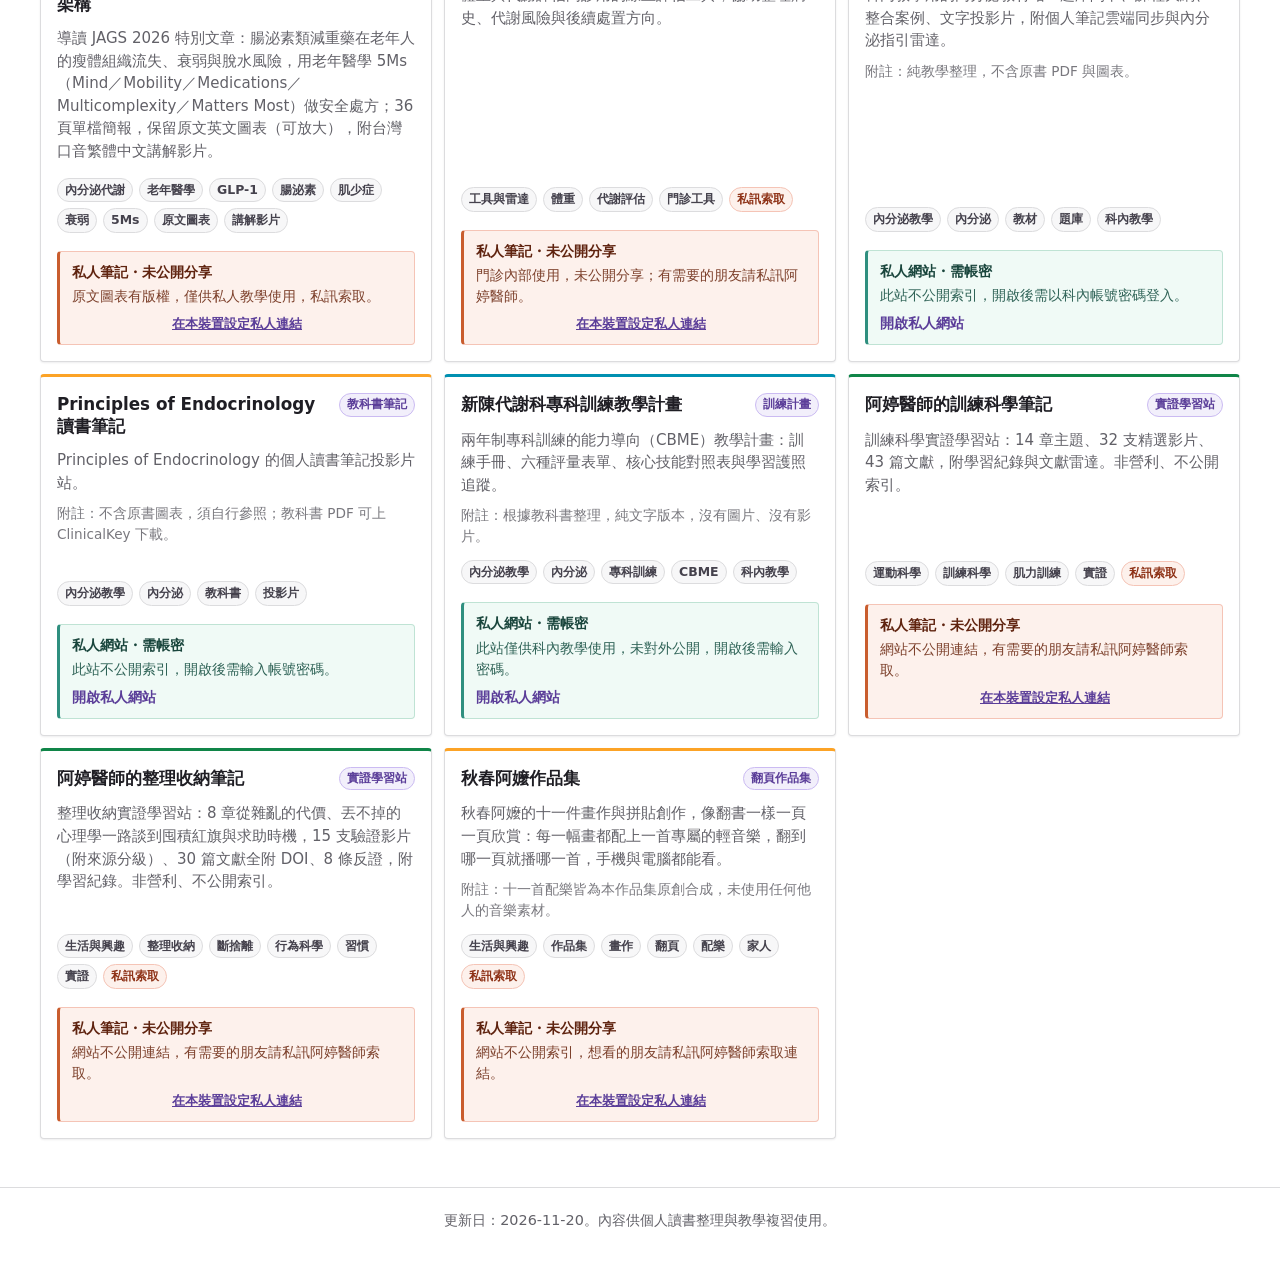
==== commit 3b1cd097: "Update LINE education entry for nutrition labels" ====
--- a/index.html
+++ b/index.html
@@ -79,6 +79,6 @@
       <p>更新日：2026-11-20。內容供個人讀書整理與教學複習使用。</p>
     </footer>
 
-    <script src="app.js?v=endo-clinics-20261122"></script>
+    <script src="app.js?v=sugar-label-20261122"></script>
   </body>
 </html>
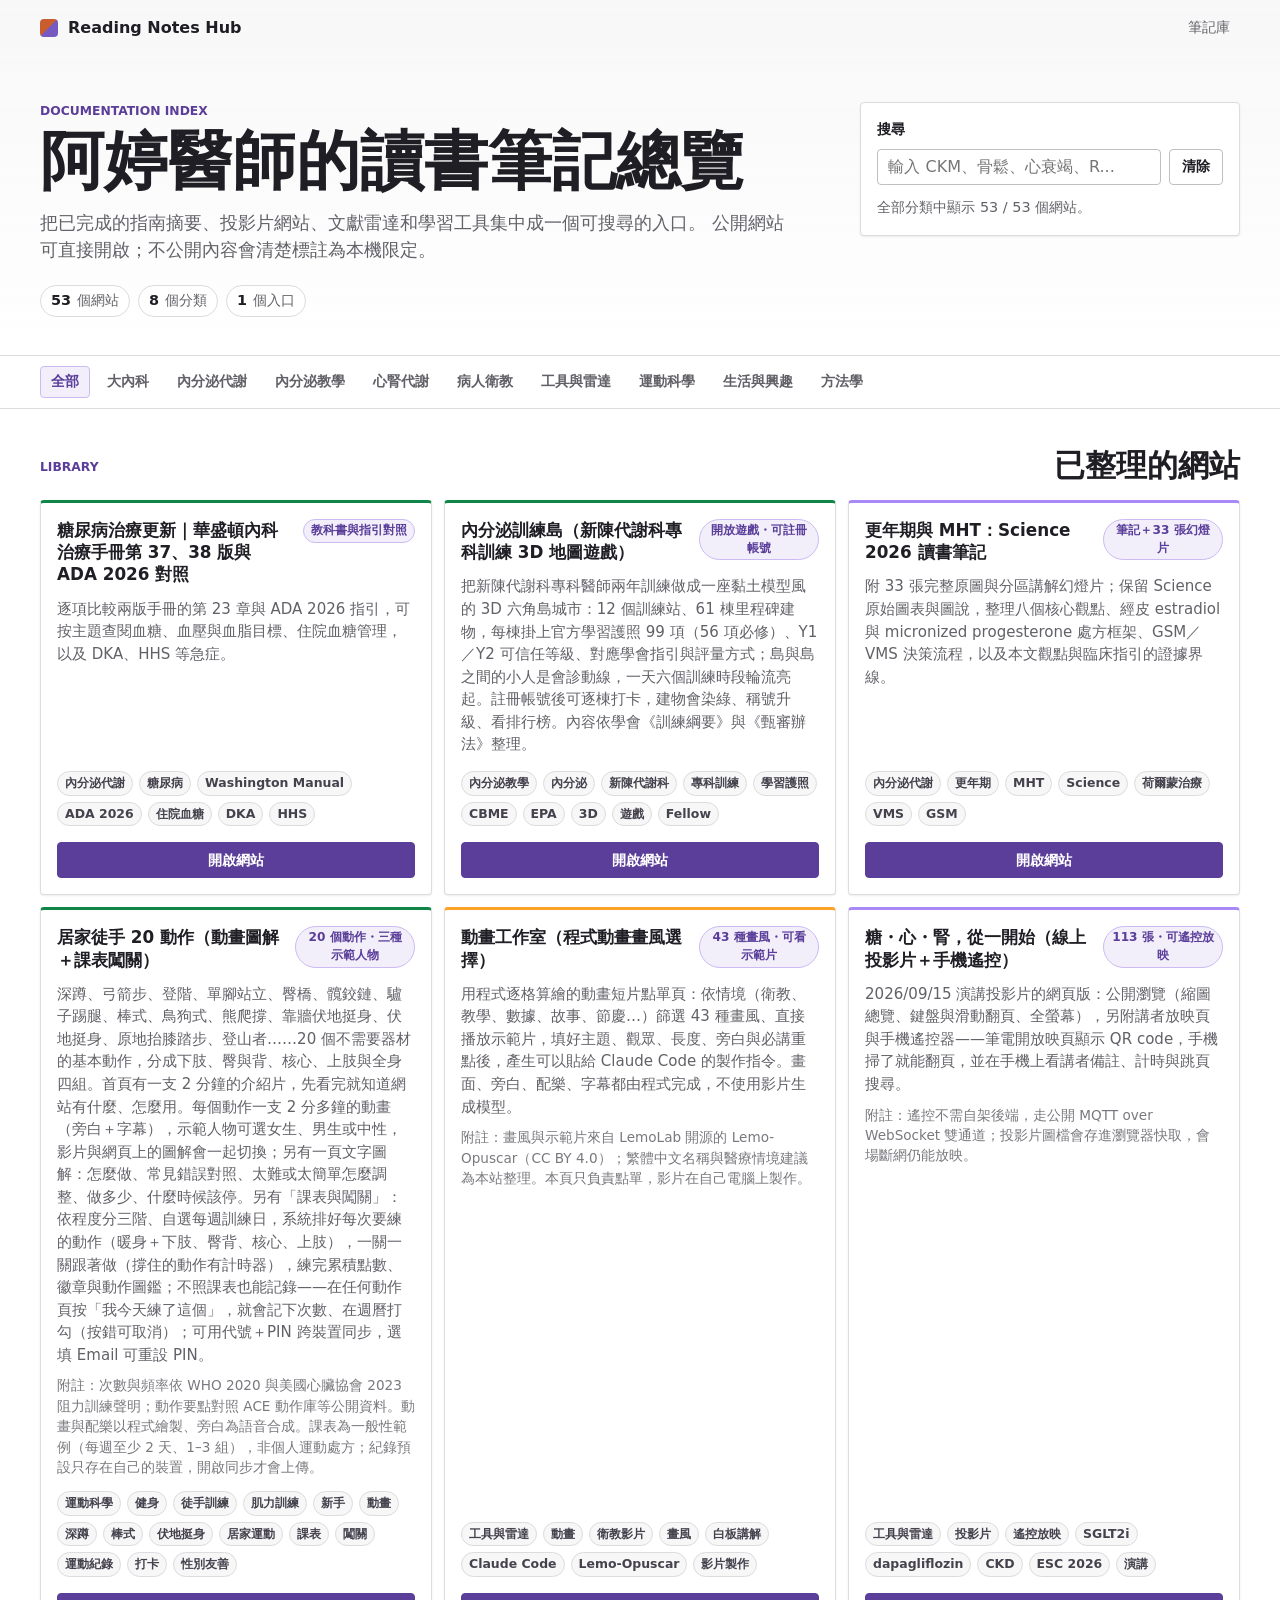
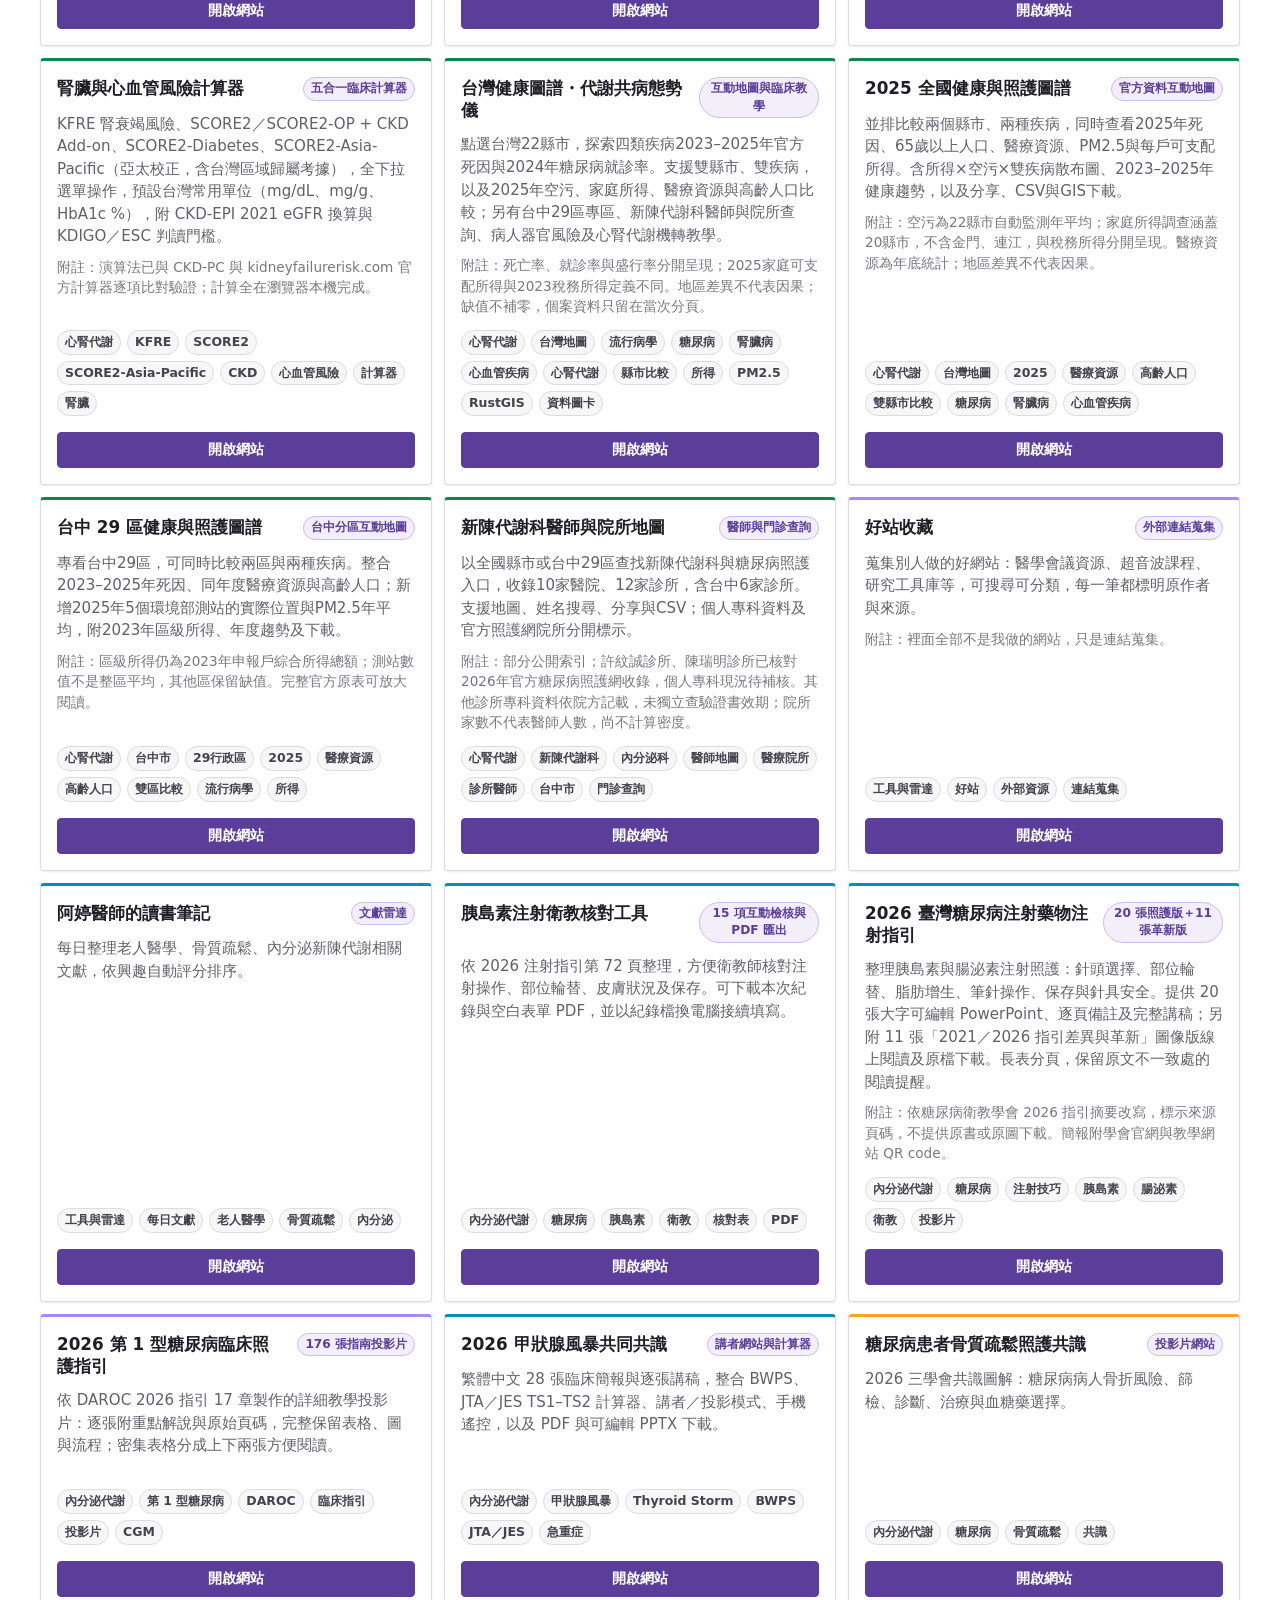
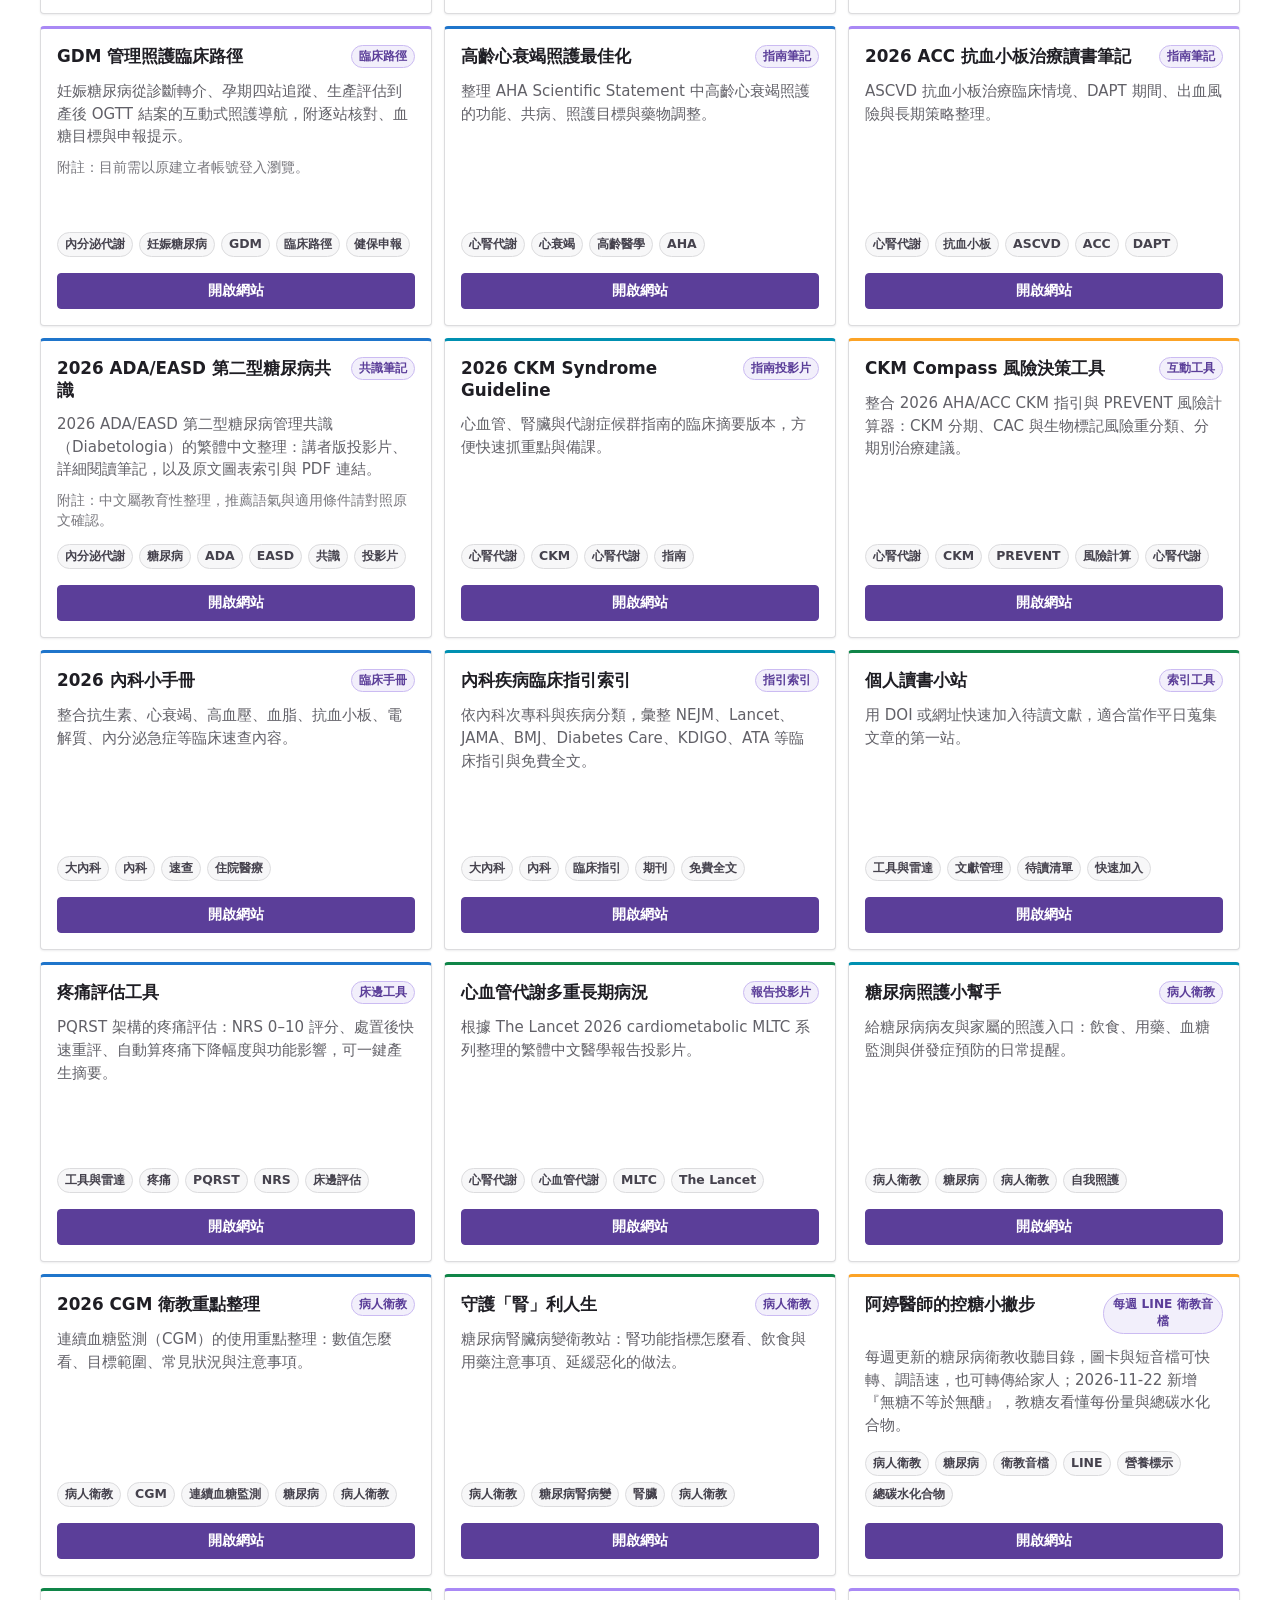
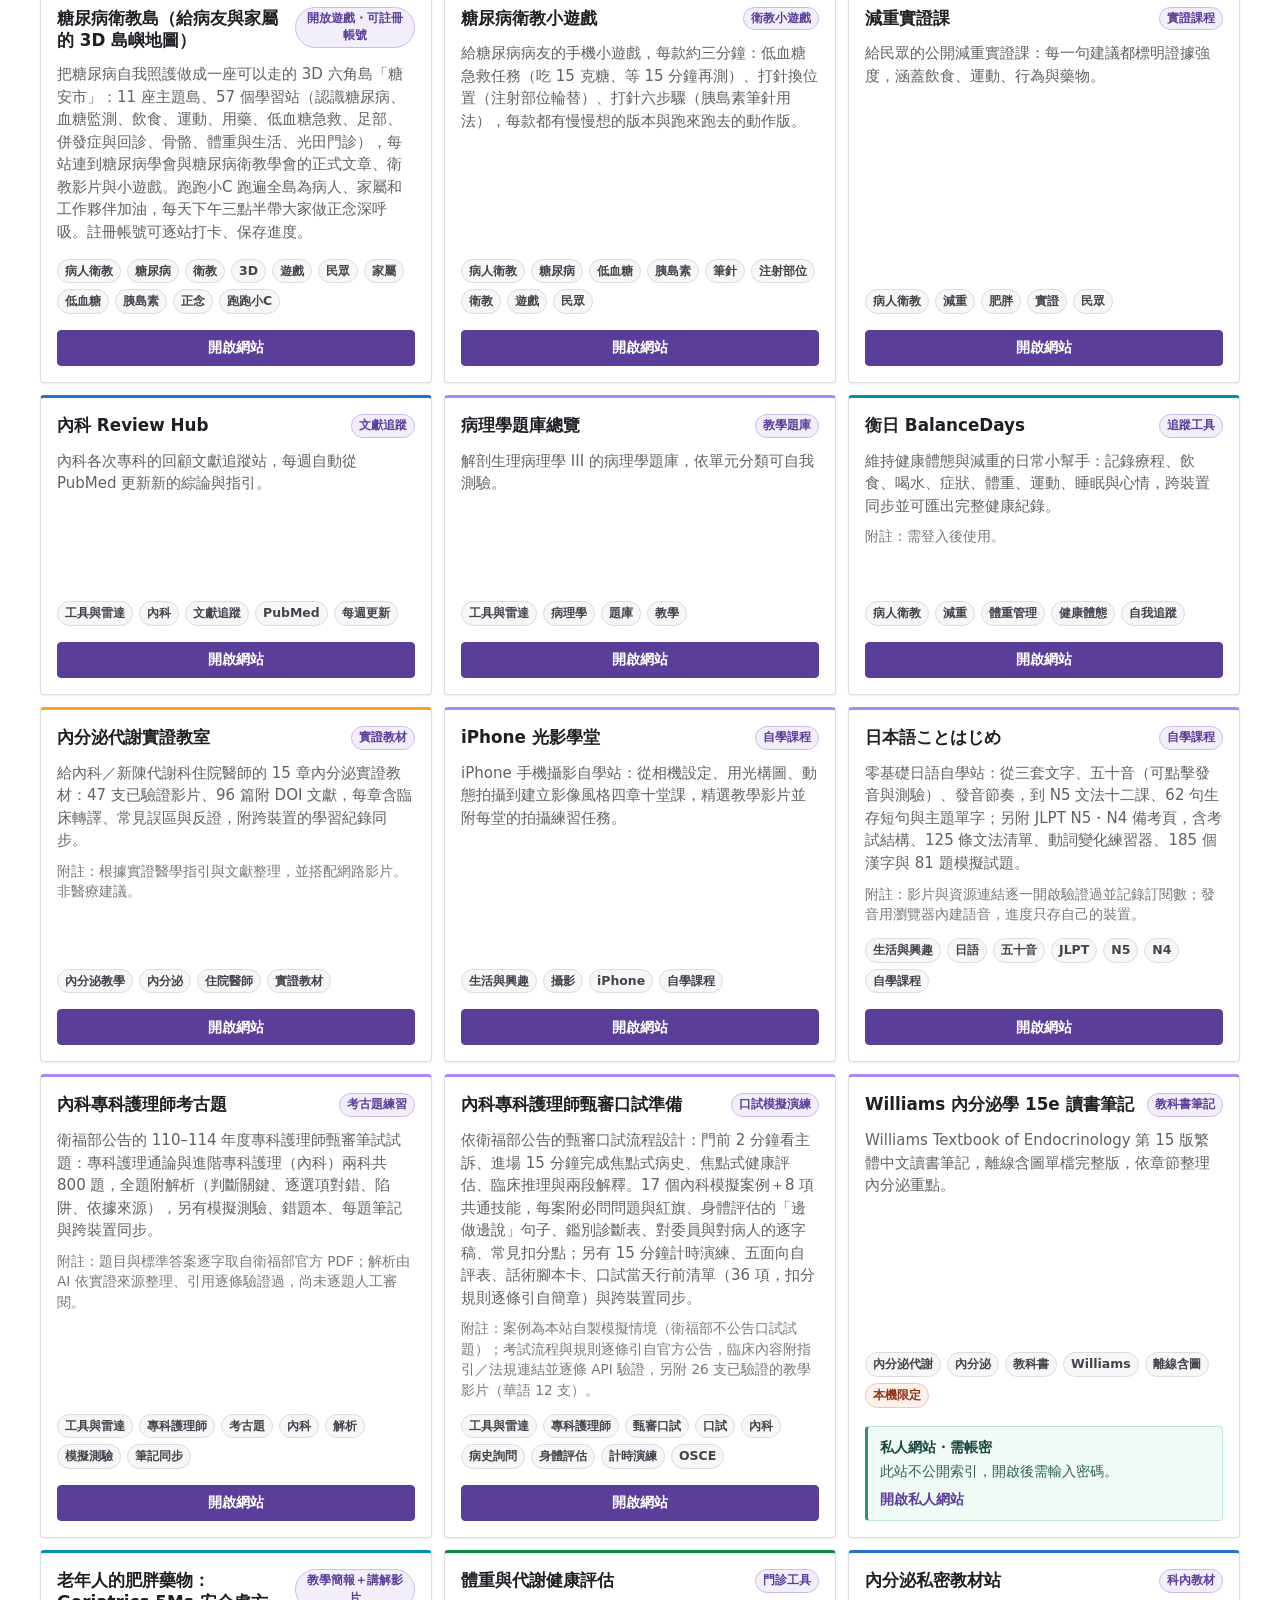
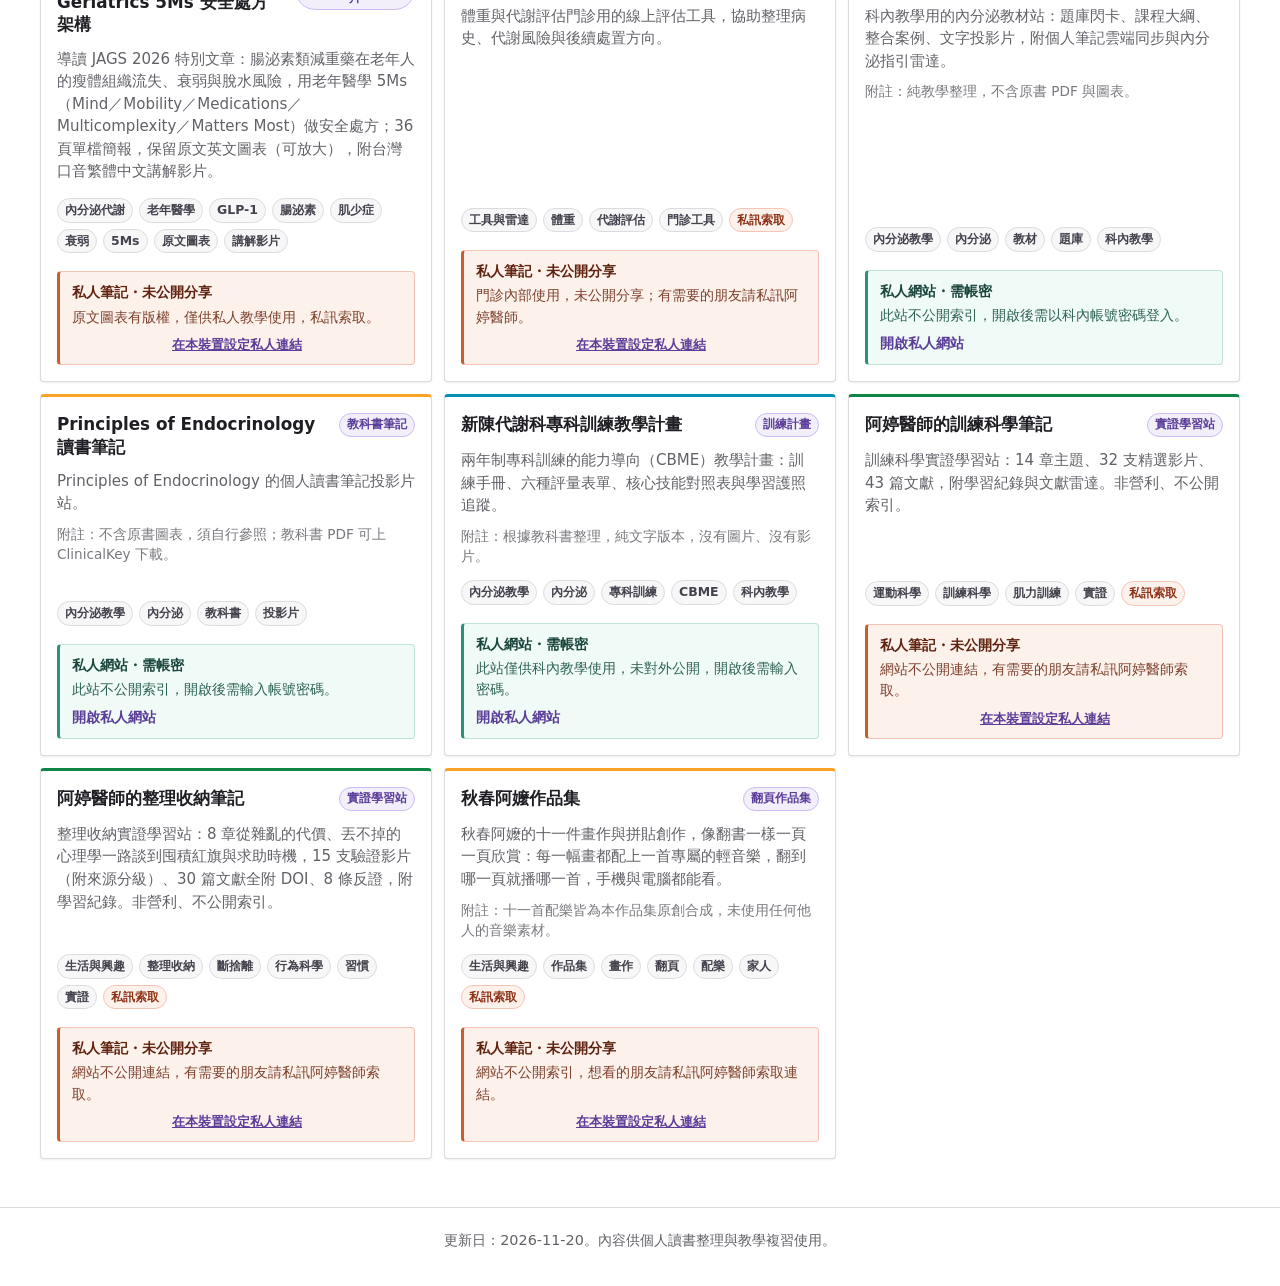
==== commit cabf6cd7: "Update atlas directory with Taichung care clinic coverage" ====
--- a/index.html
+++ b/index.html
@@ -79,6 +79,6 @@
       <p>更新日：2026-11-20。內容供個人讀書整理與教學複習使用。</p>
     </footer>
 
-    <script src="app.js?v=sugar-label-20261122"></script>
+    <script src="app.js?v=endo-taichung-20261124"></script>
   </body>
 </html>
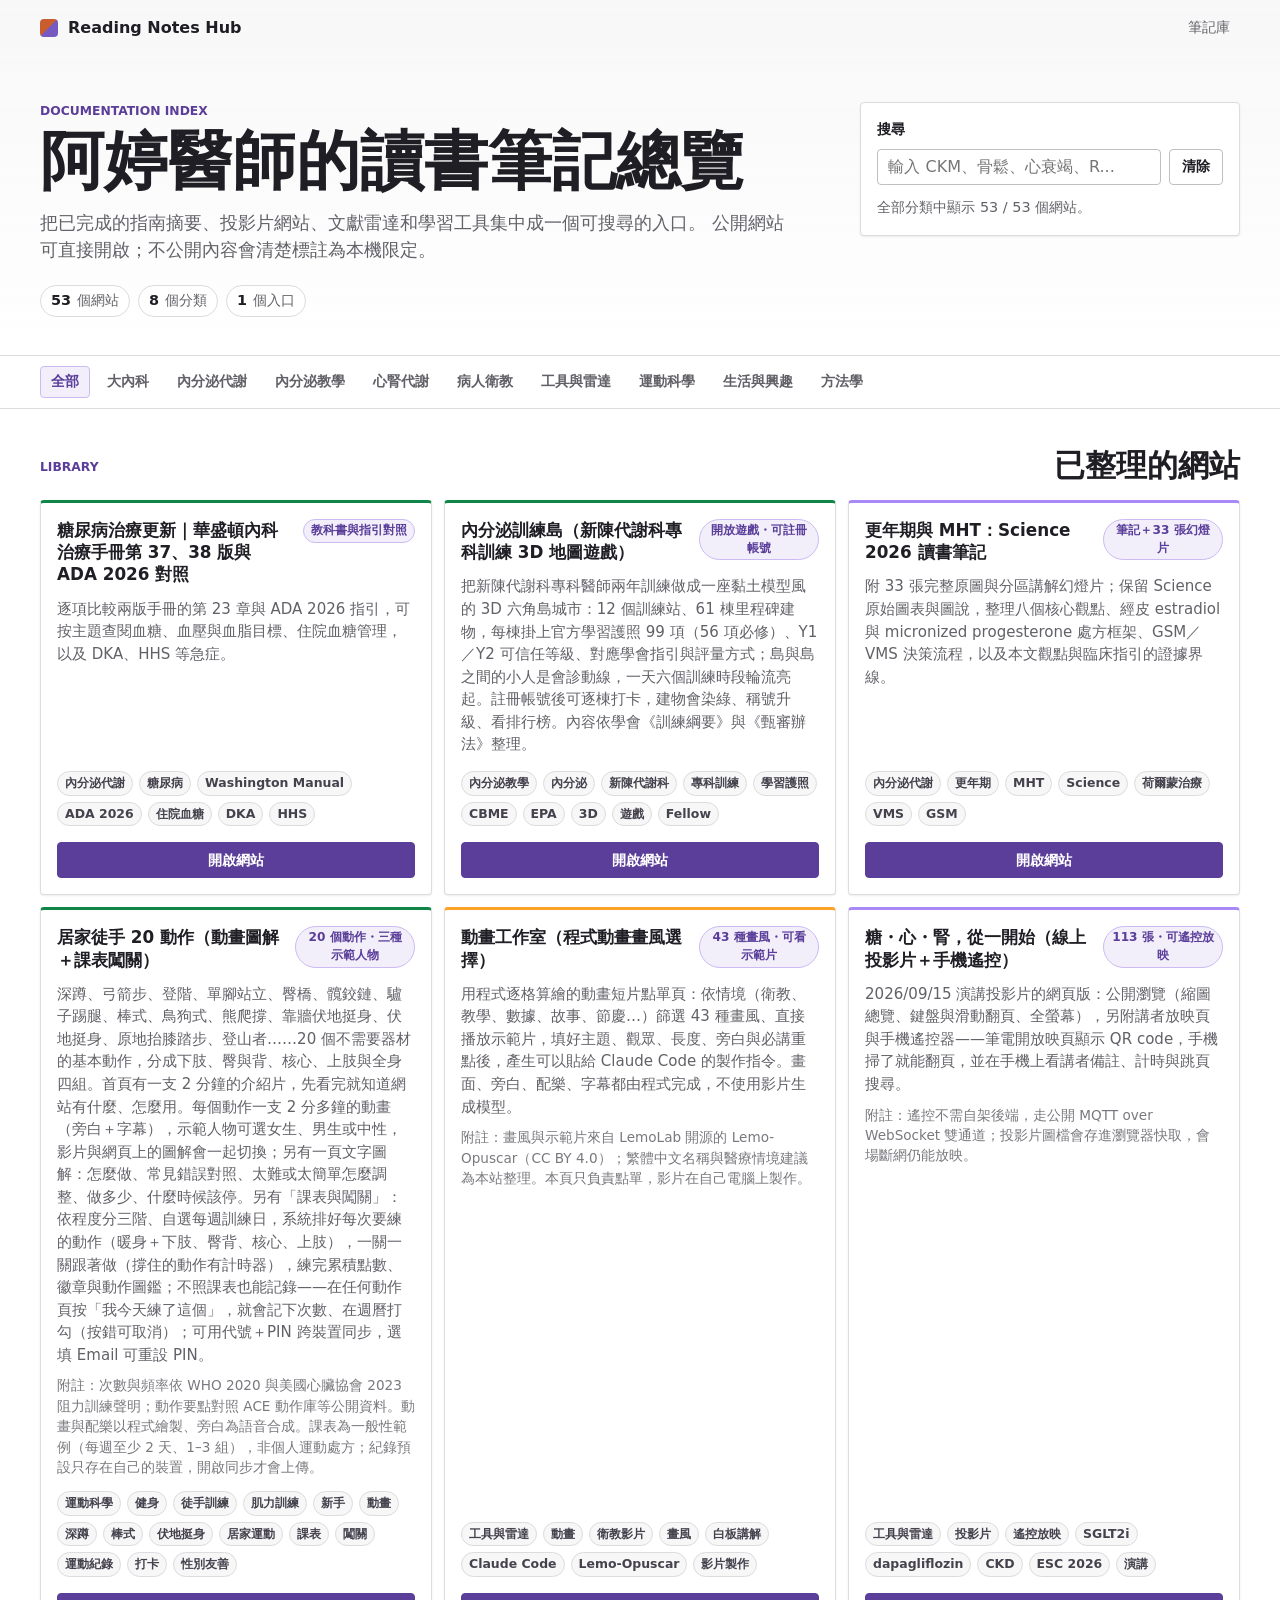
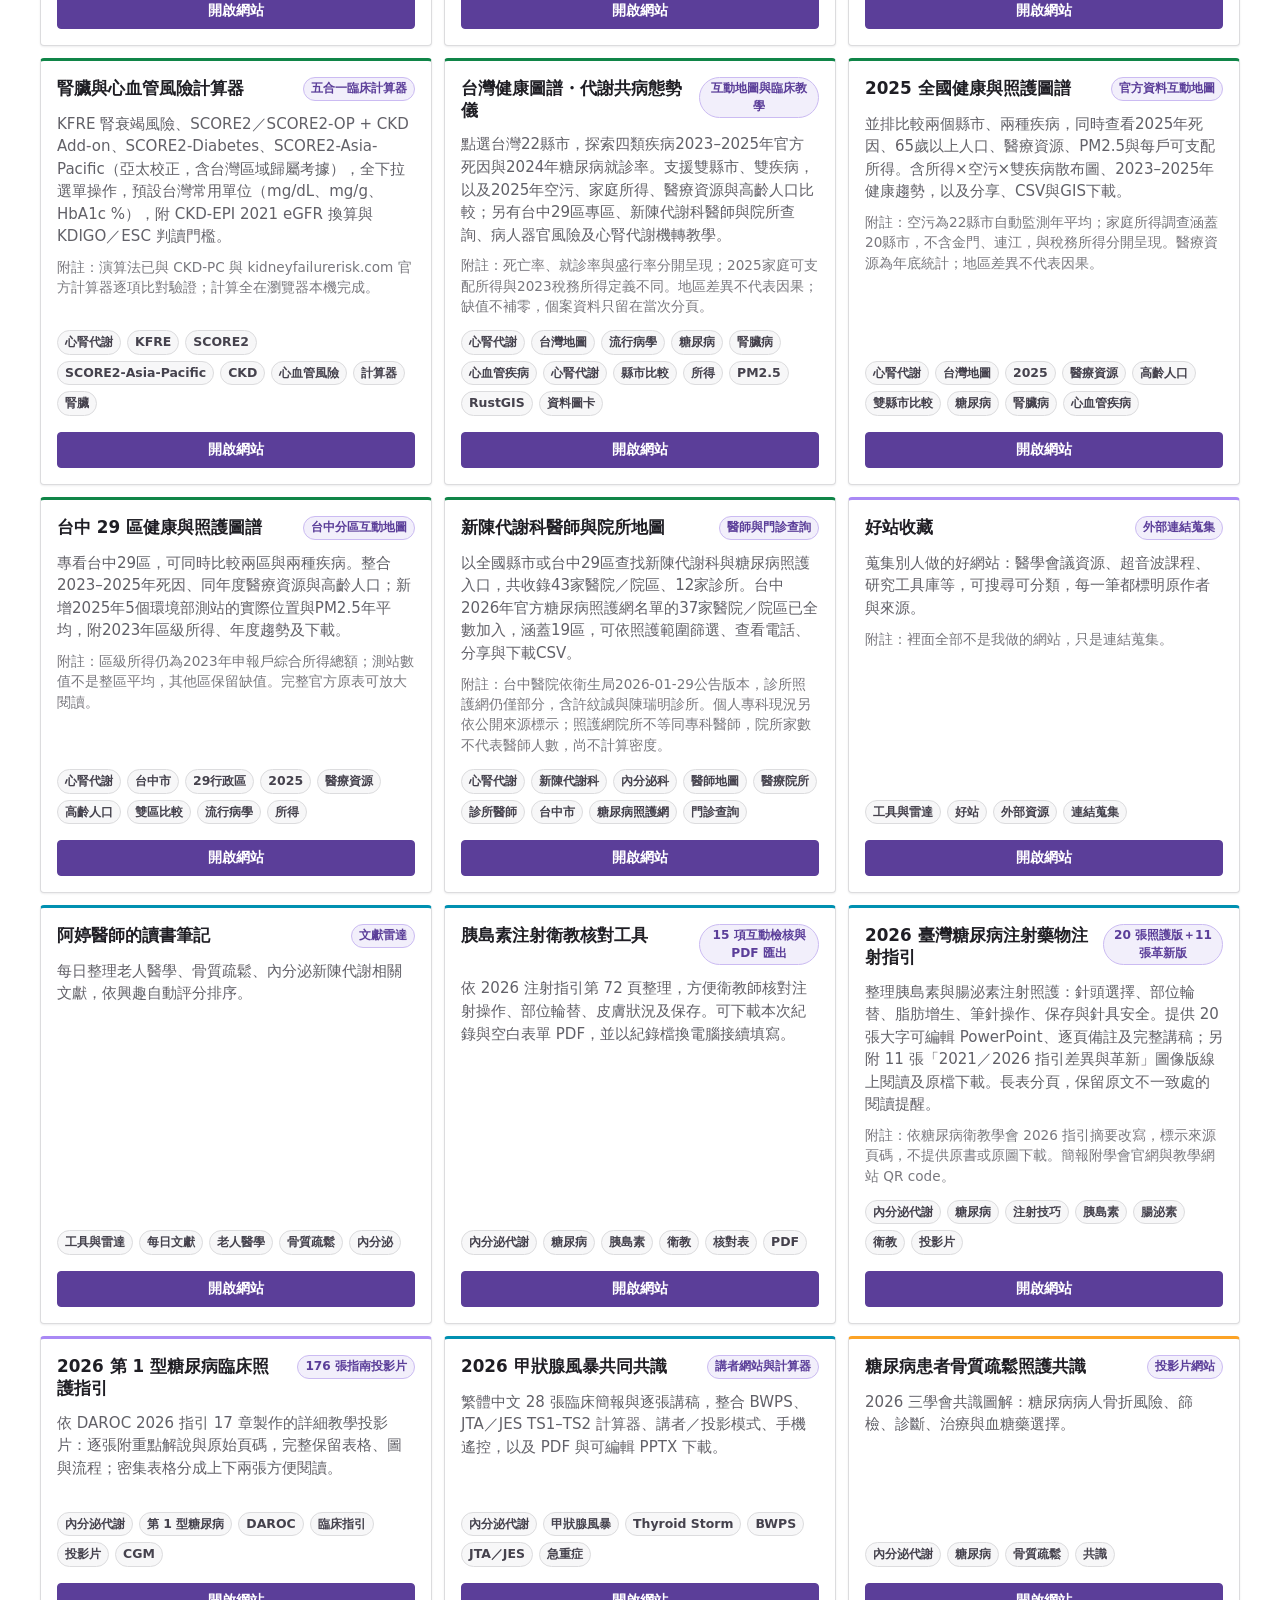
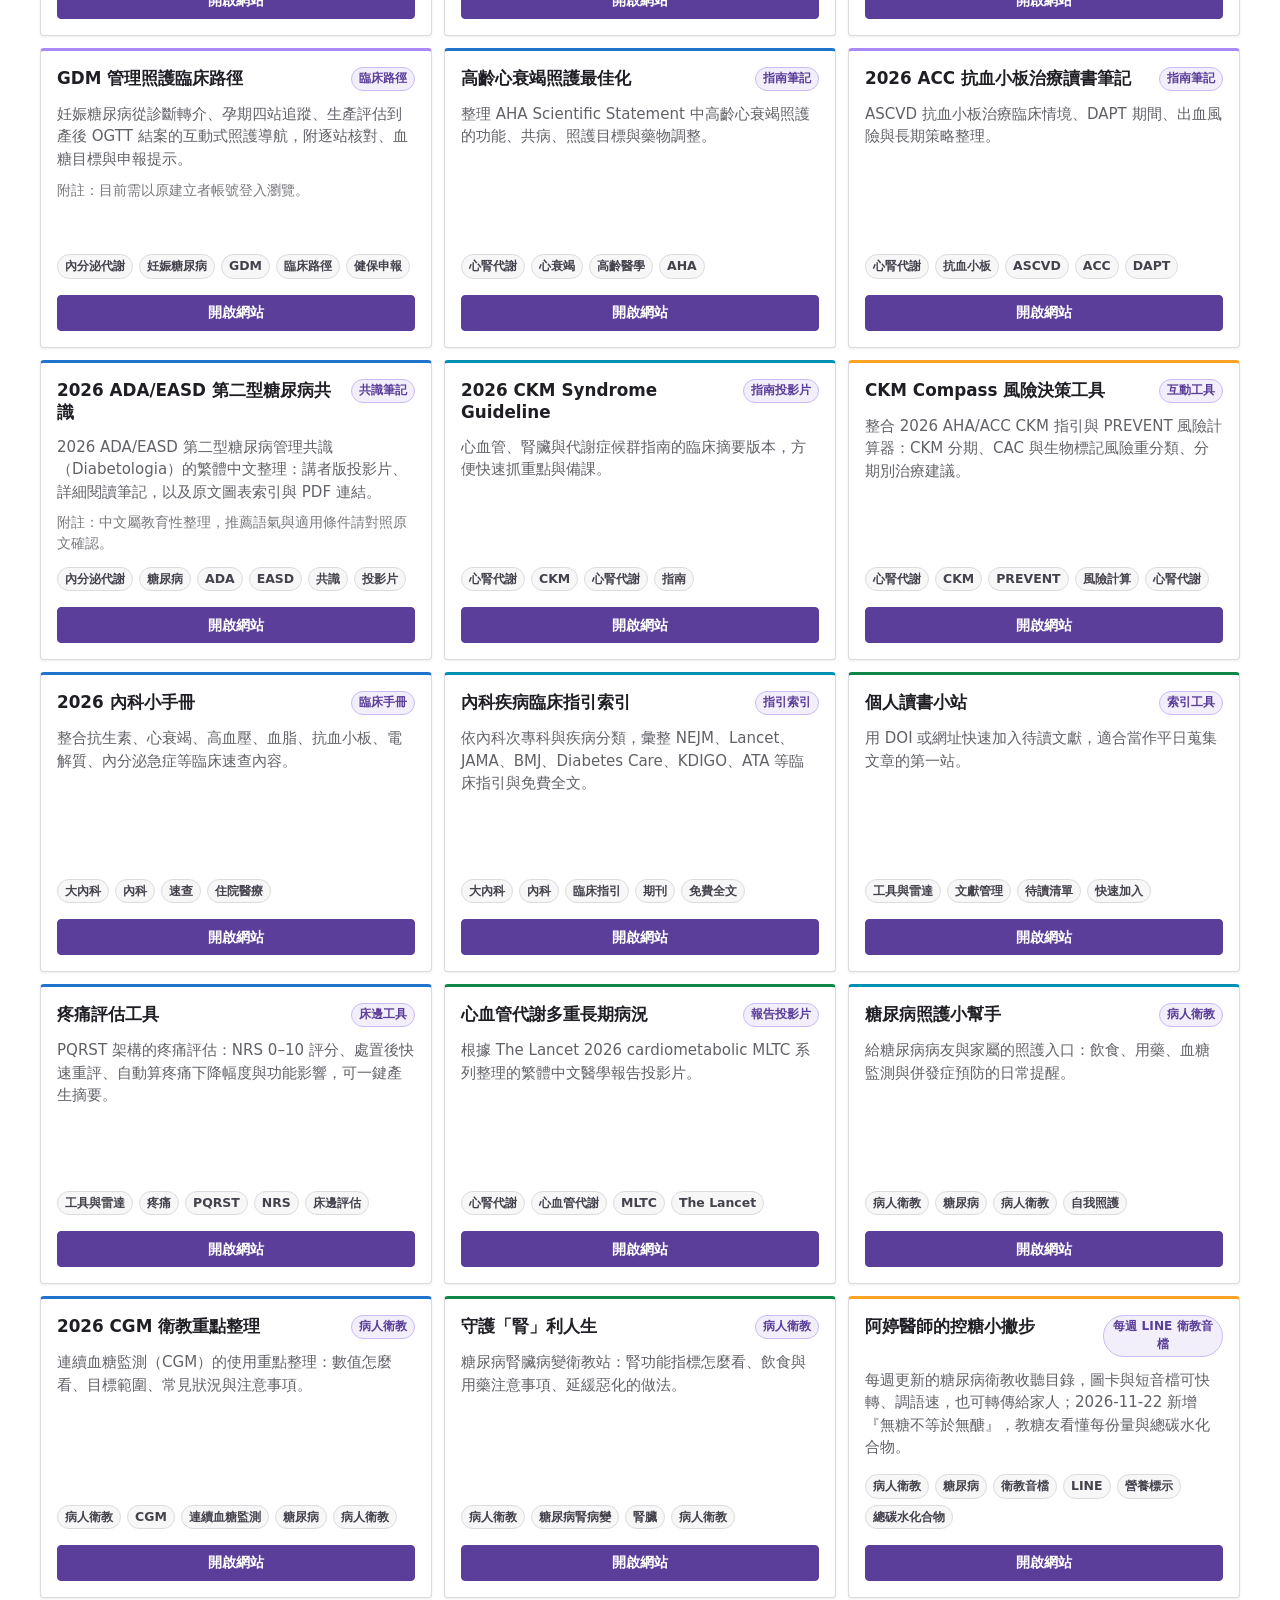
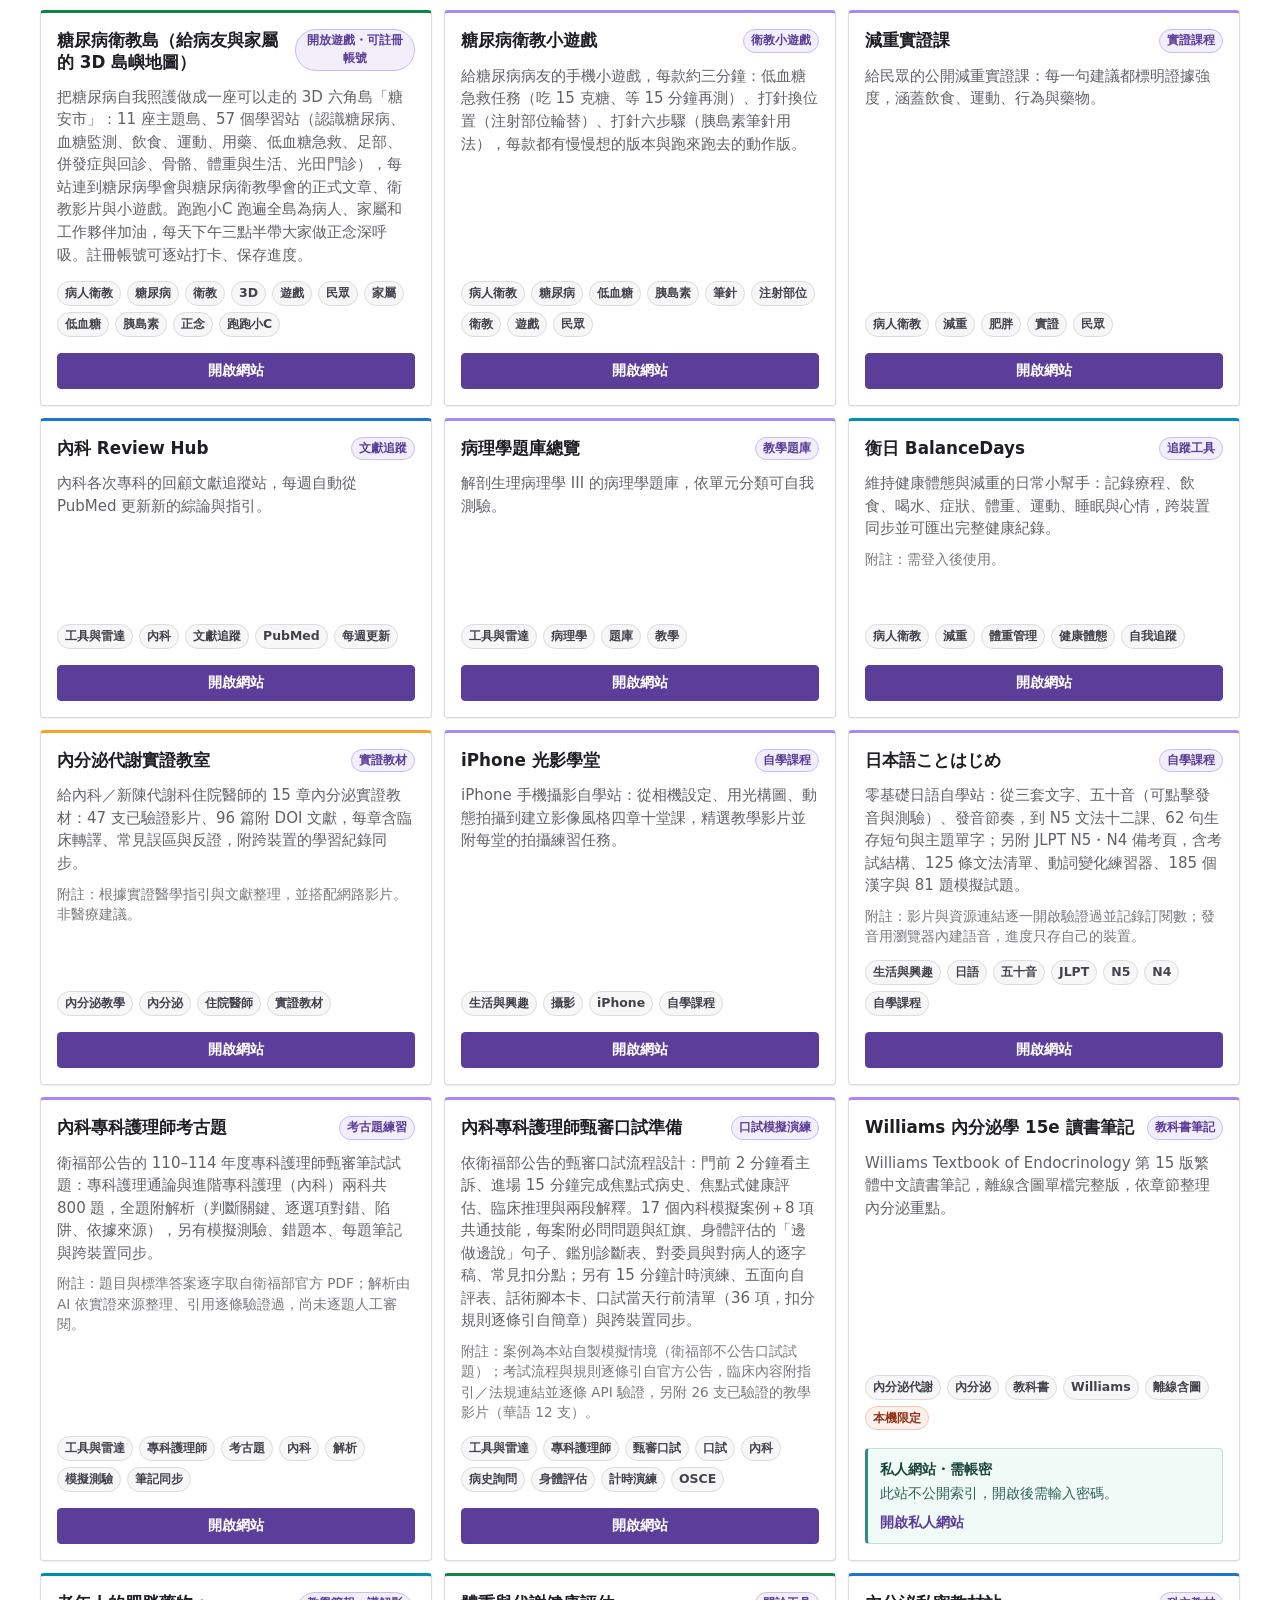
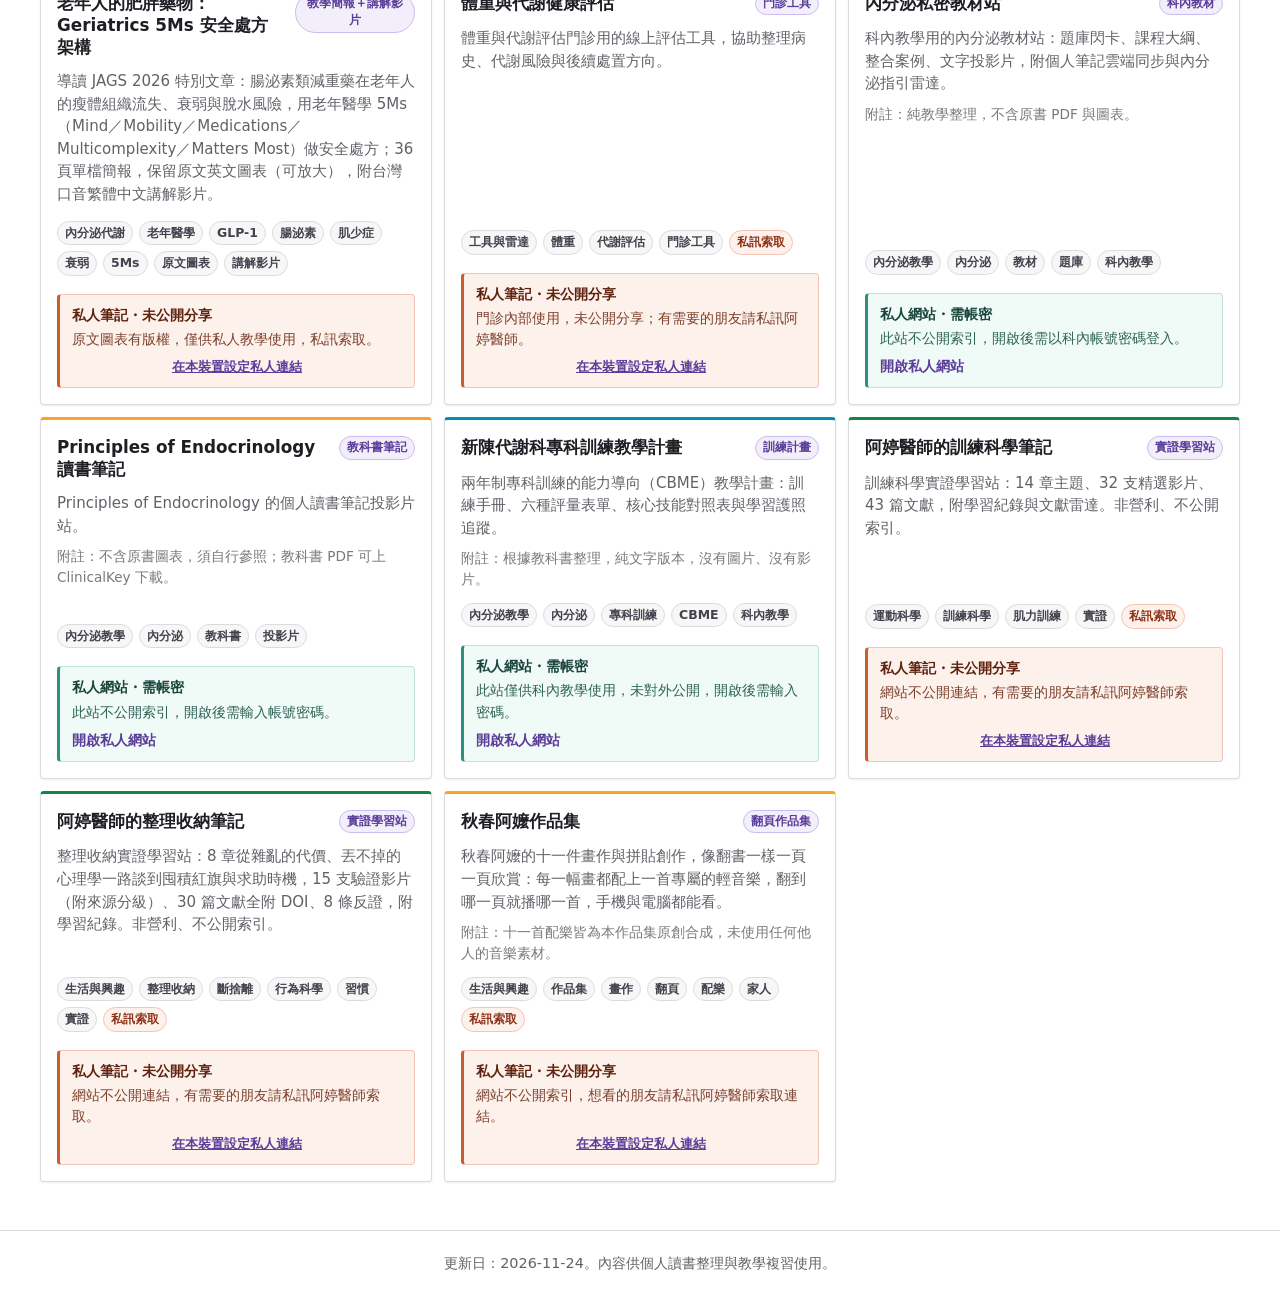
==== commit df27a42b: "Link Taichung diabetes network hospital coverage" ====
--- a/index.html
+++ b/index.html
@@ -76,9 +76,9 @@
     </main>
 
     <footer>
-      <p>更新日：2026-11-20。內容供個人讀書整理與教學複習使用。</p>
+      <p>更新日：2026-11-24。內容供個人讀書整理與教學複習使用。</p>
     </footer>
 
-    <script src="app.js?v=endo-taichung-20261124"></script>
+    <script src="app.js?v=care-network-20261124"></script>
   </body>
 </html>
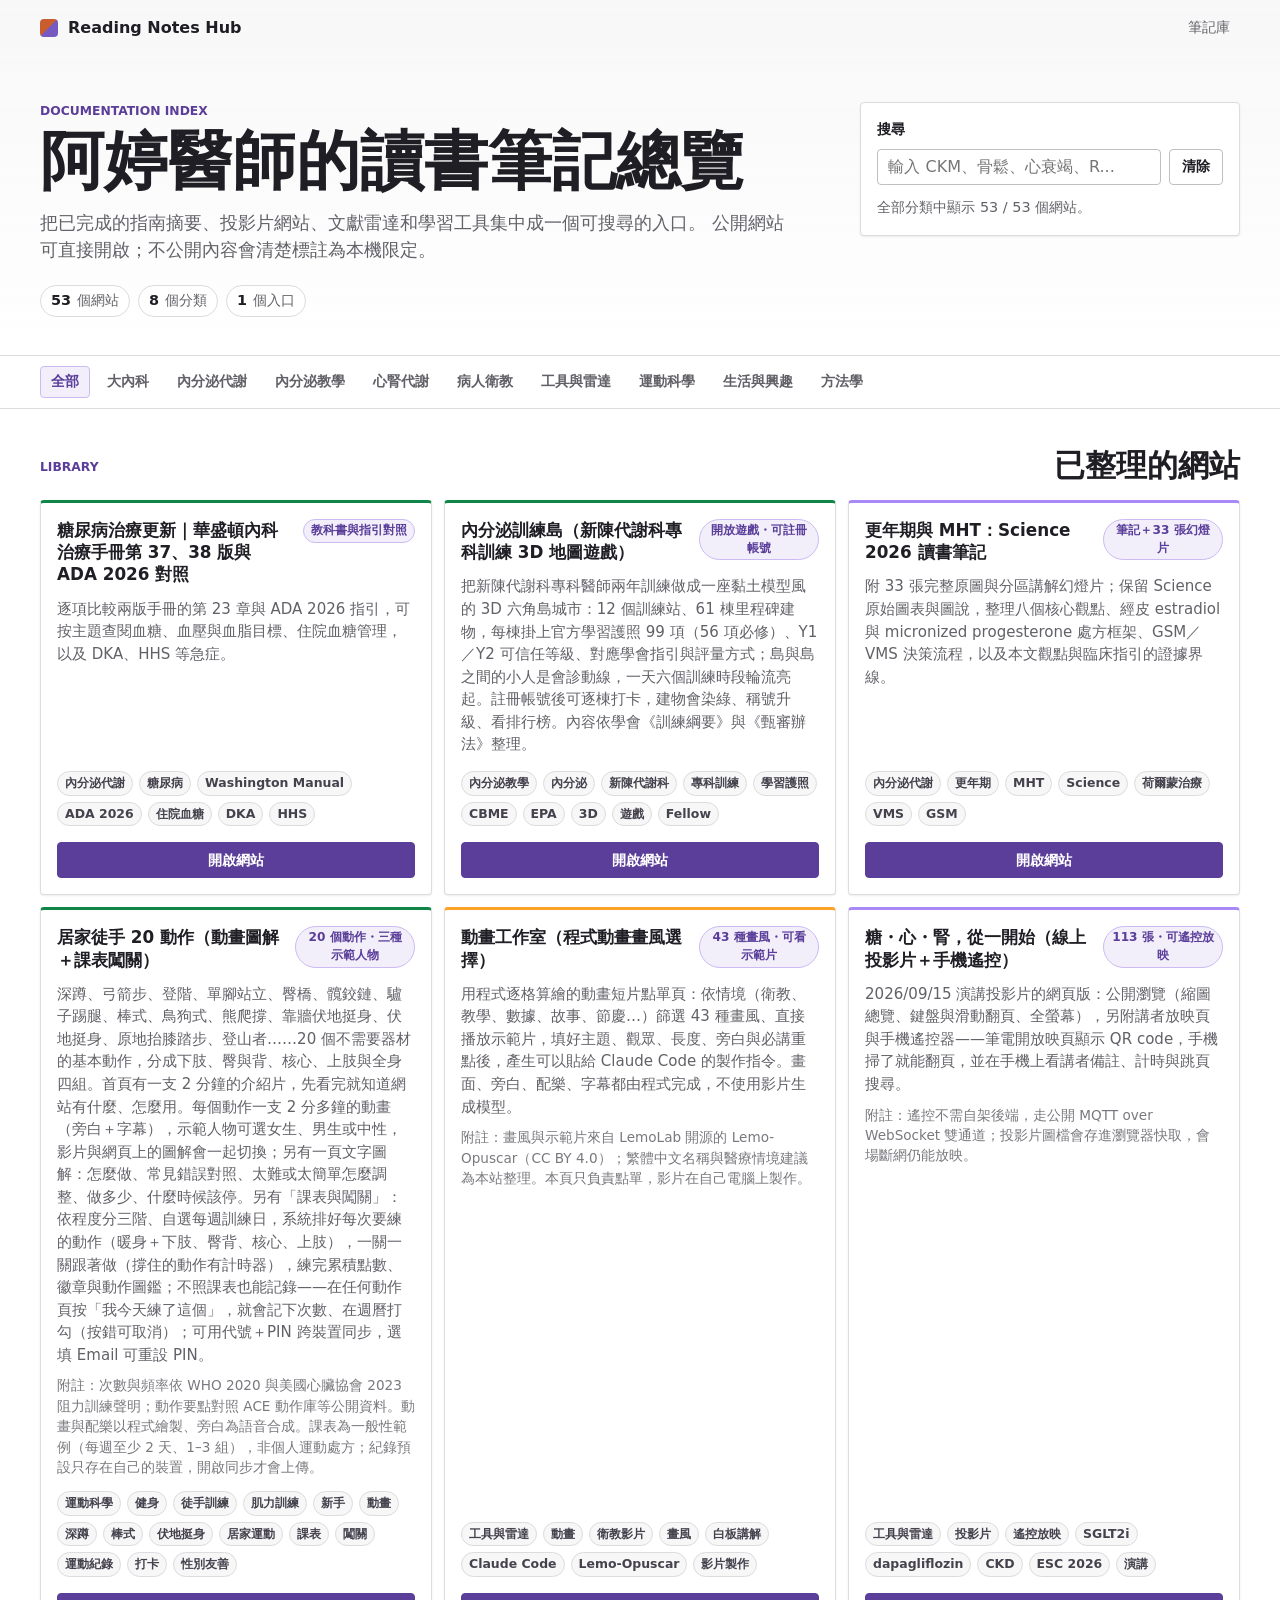
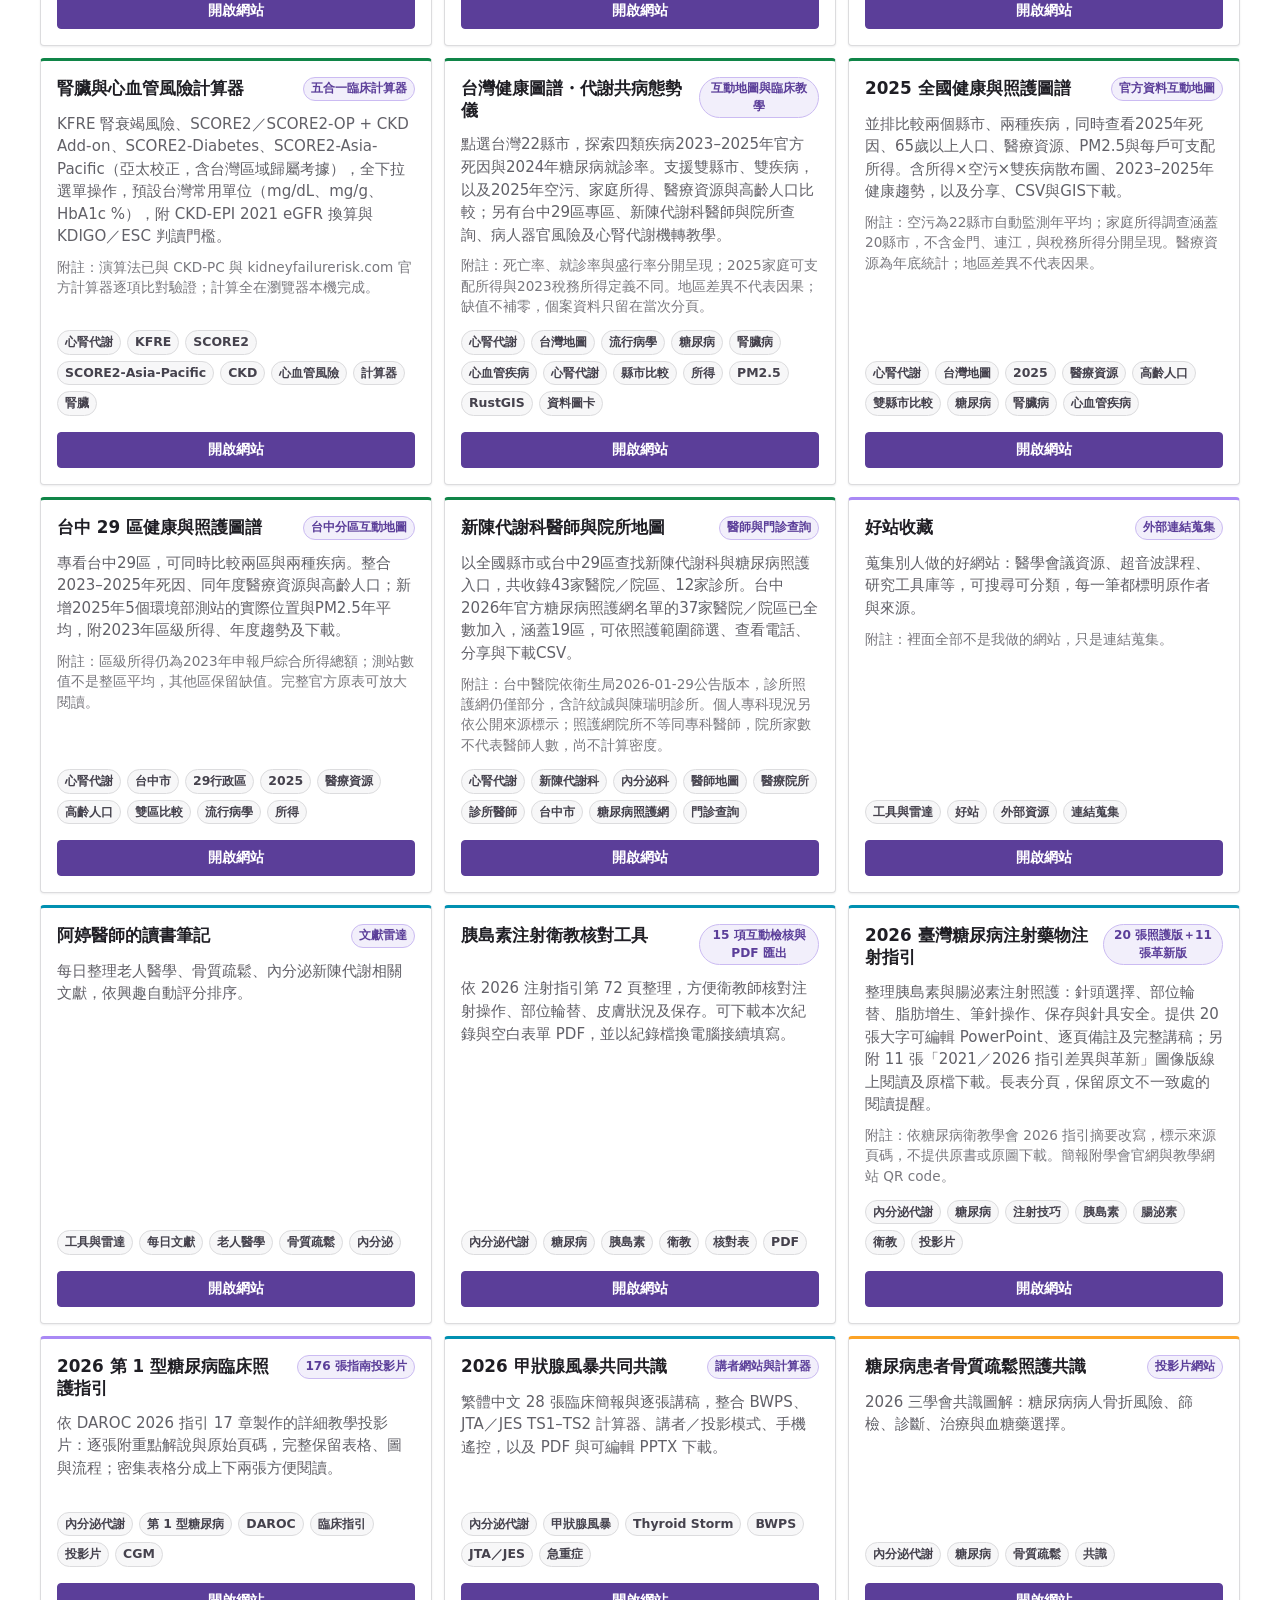
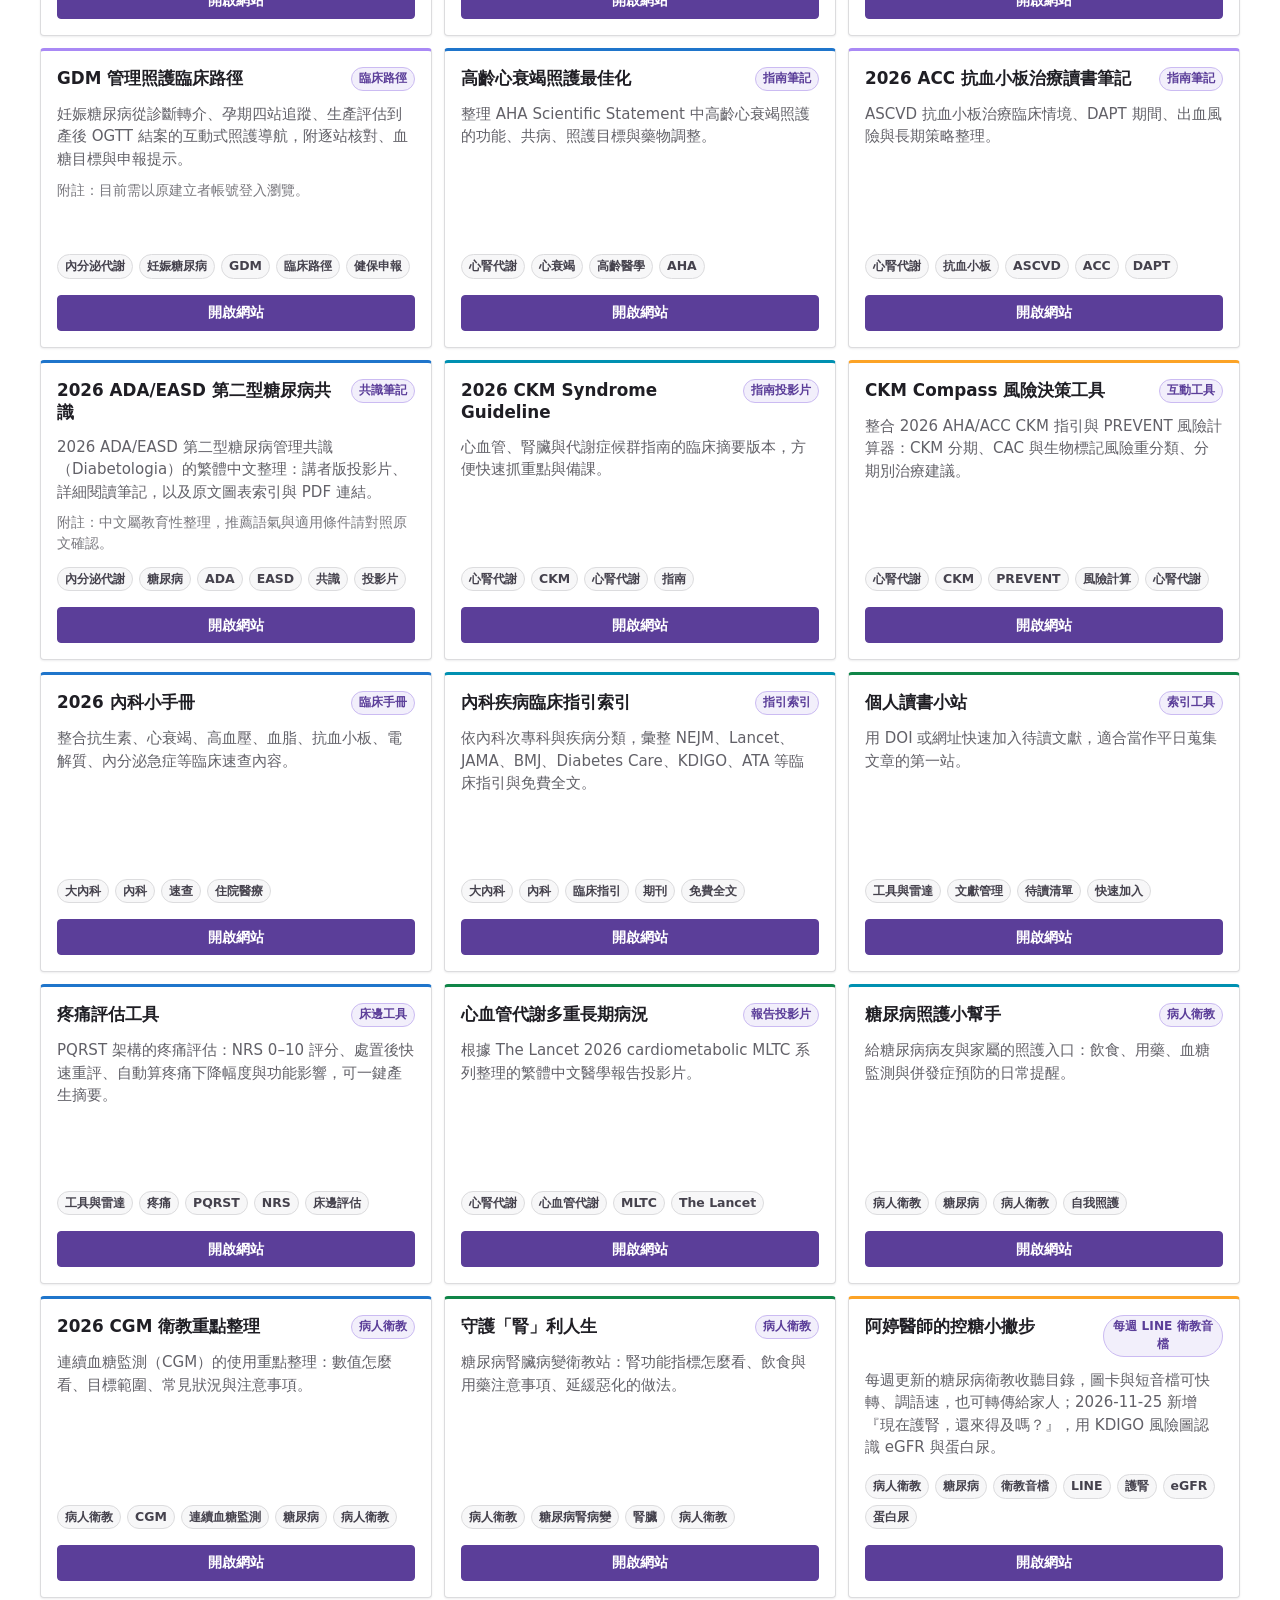
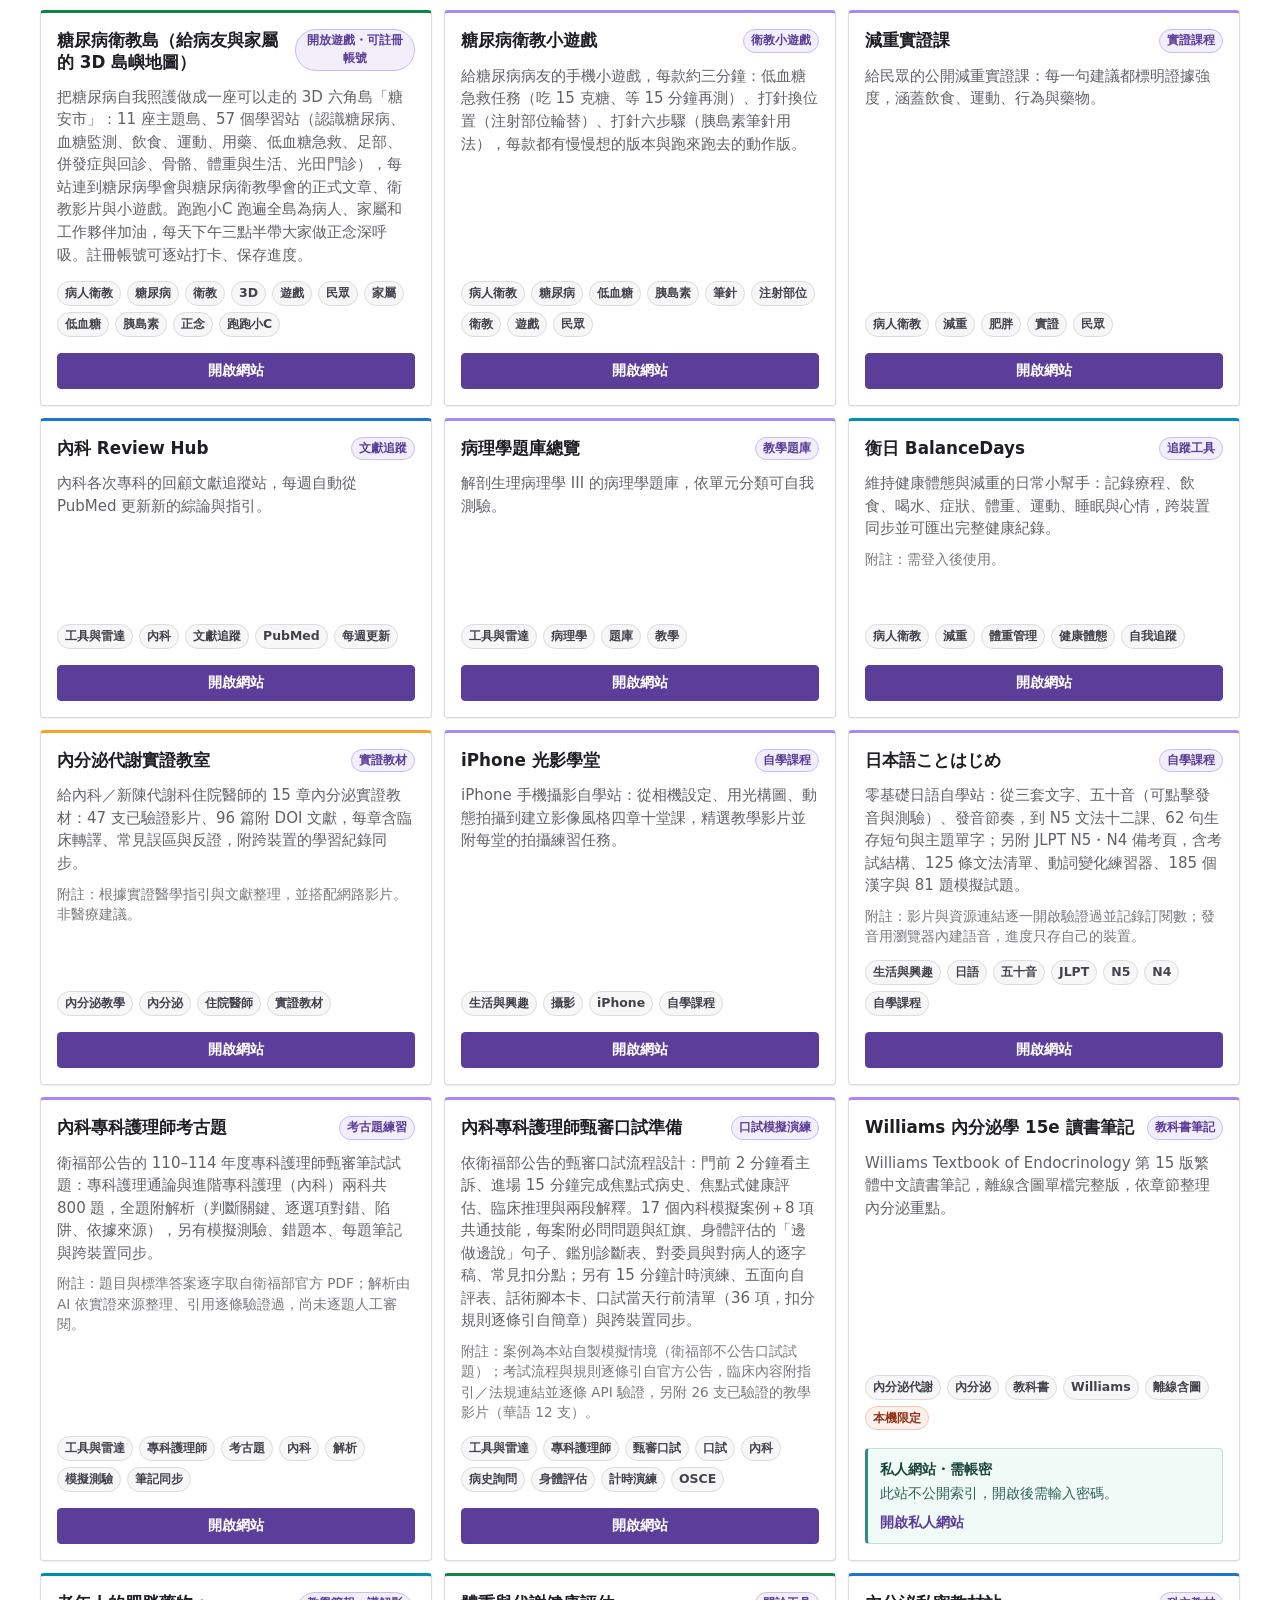
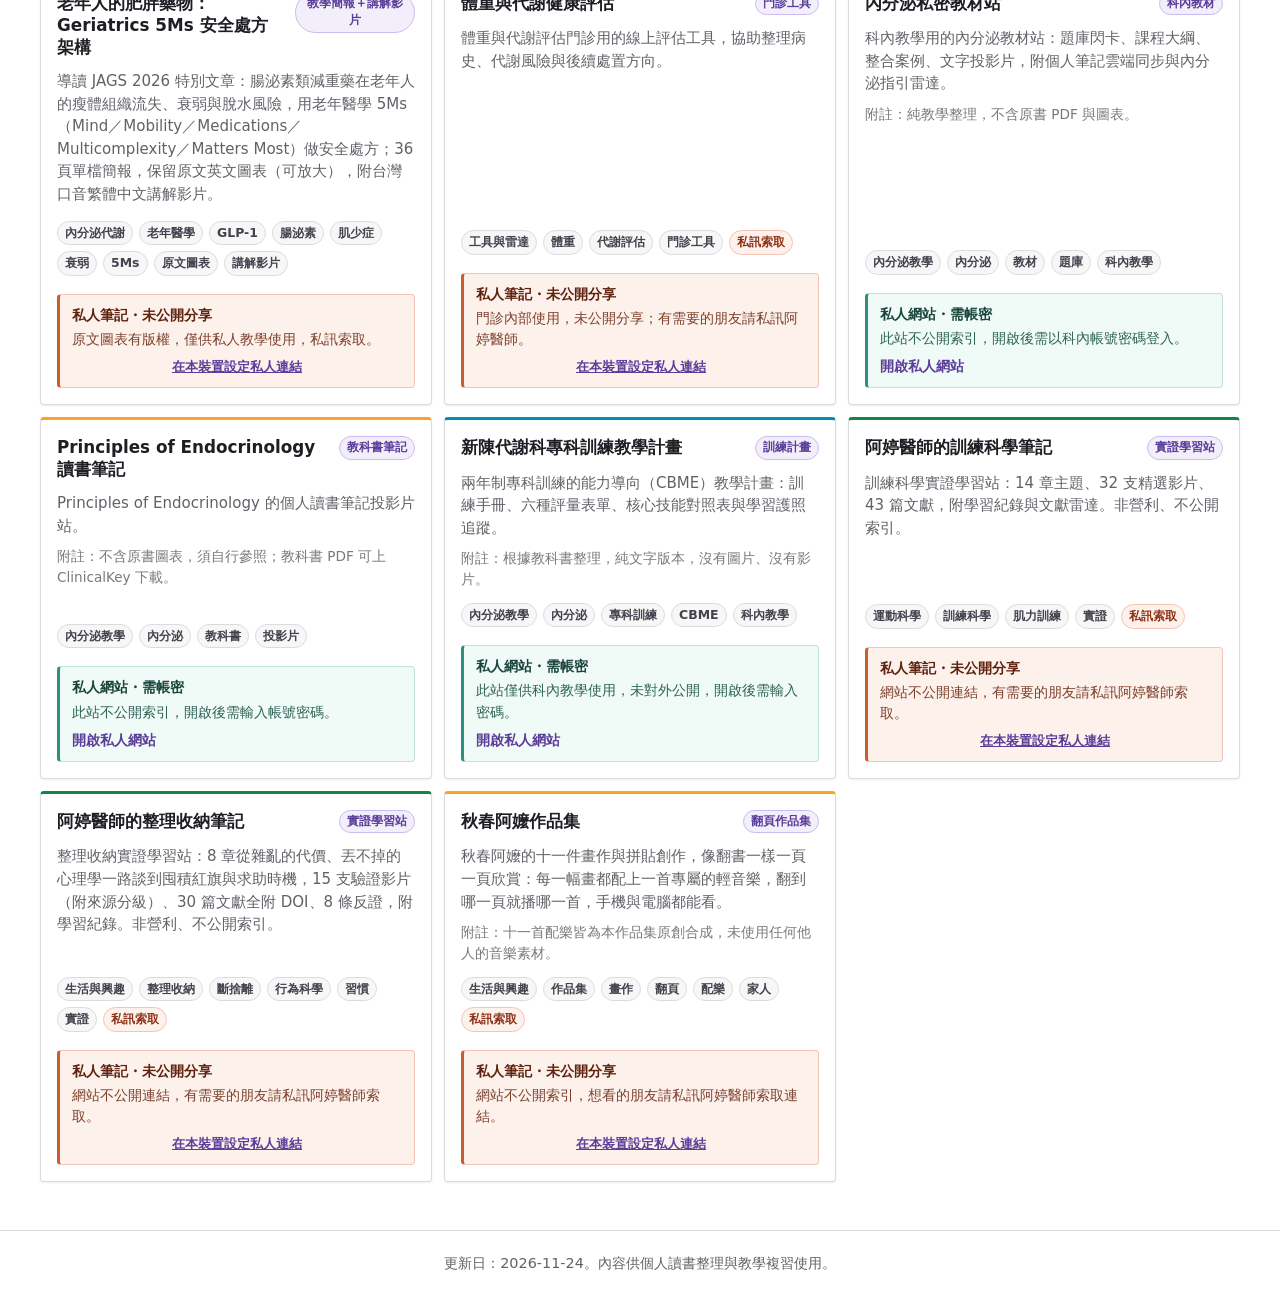
==== commit 0666c63c: "Update diabetes education episode" ====
--- a/index.html
+++ b/index.html
@@ -79,6 +79,6 @@
       <p>更新日：2026-11-24。內容供個人讀書整理與教學複習使用。</p>
     </footer>
 
-    <script src="app.js?v=care-network-20261124"></script>
+    <script src="app.js?v=kidney-risk-20261124"></script>
   </body>
 </html>
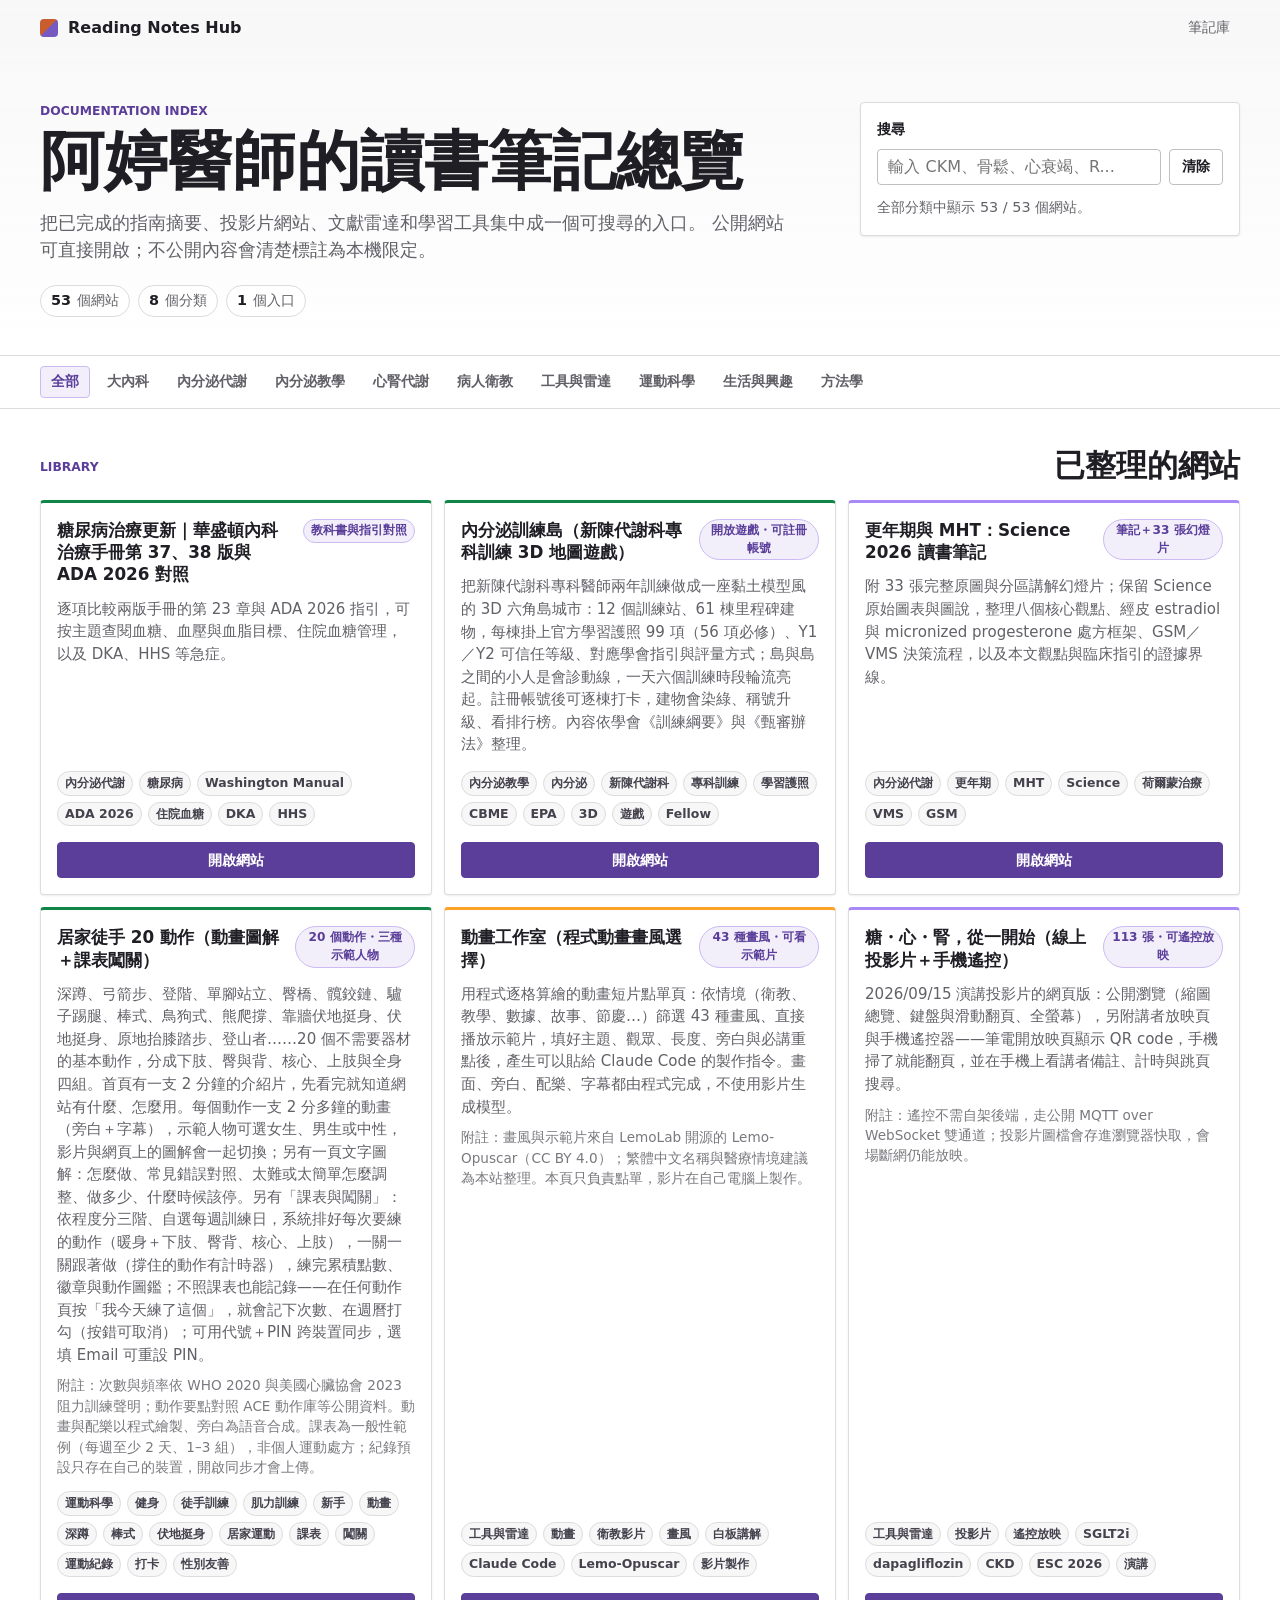
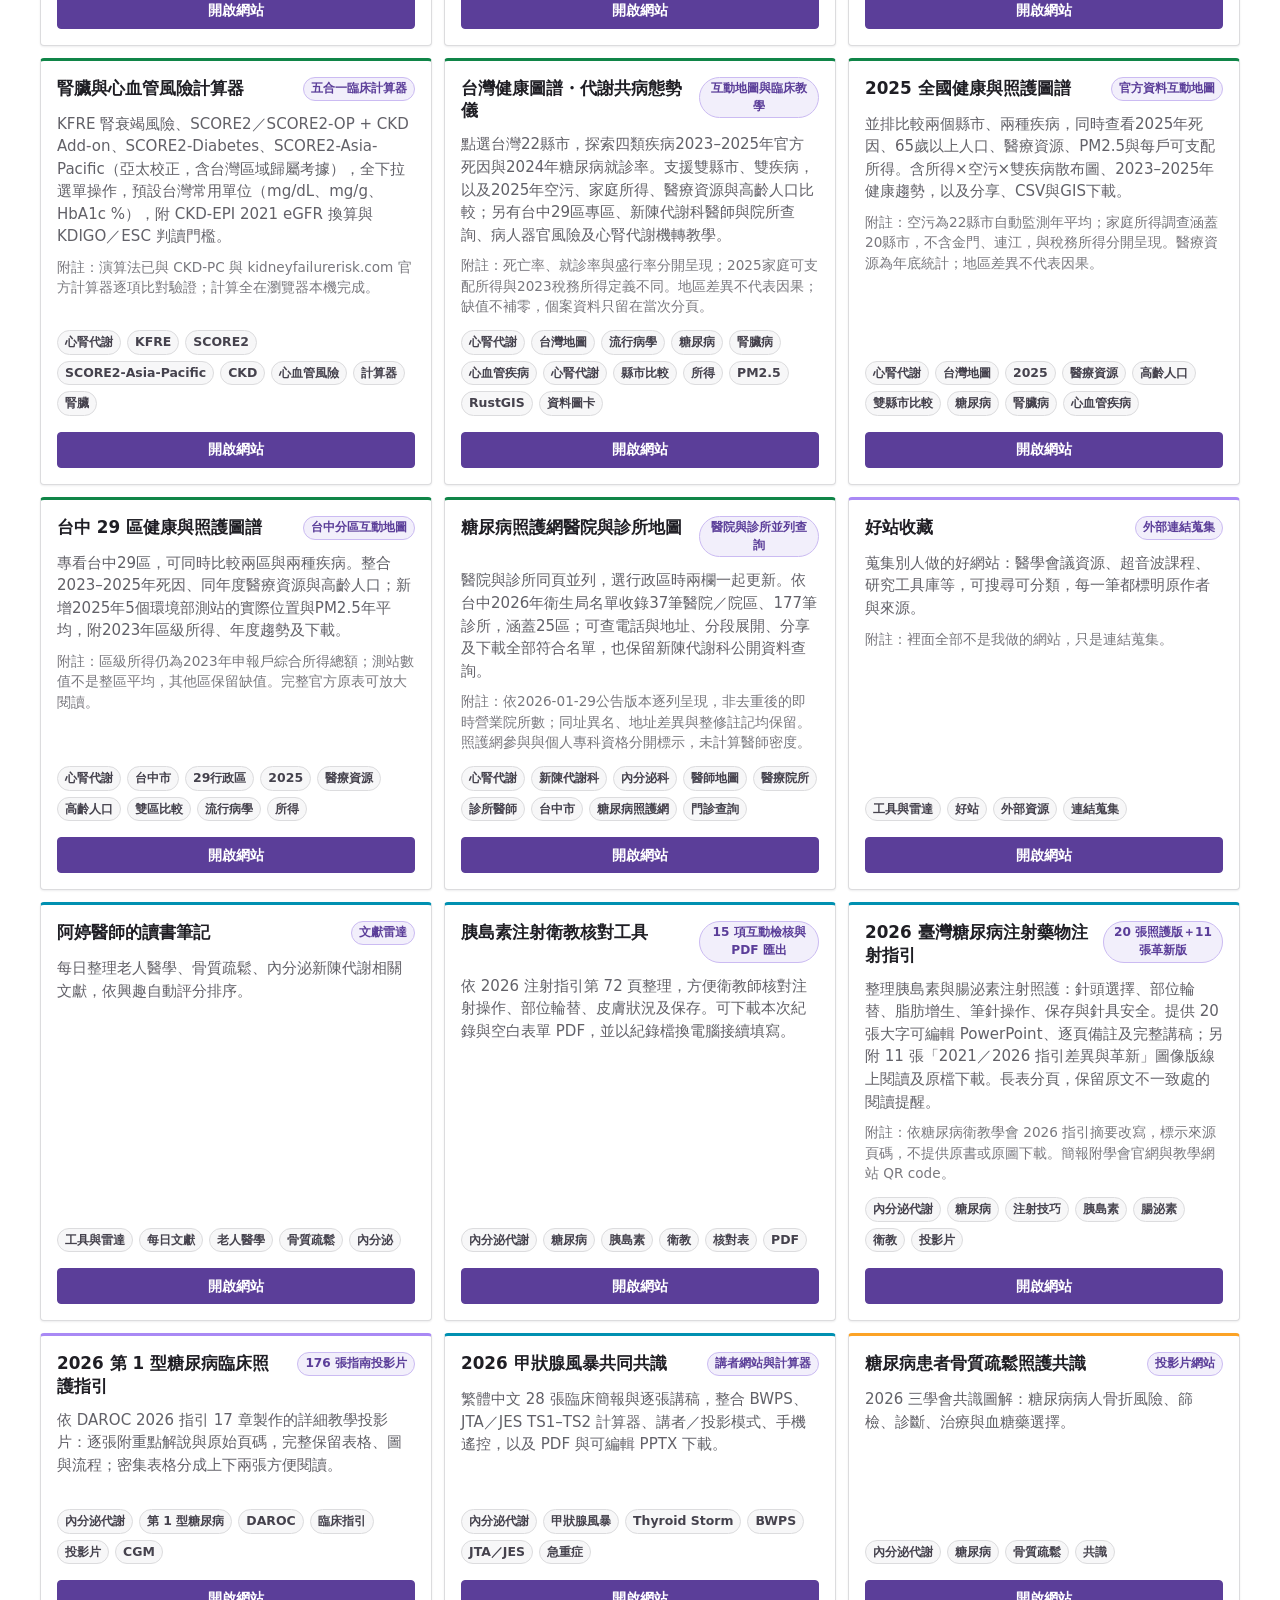
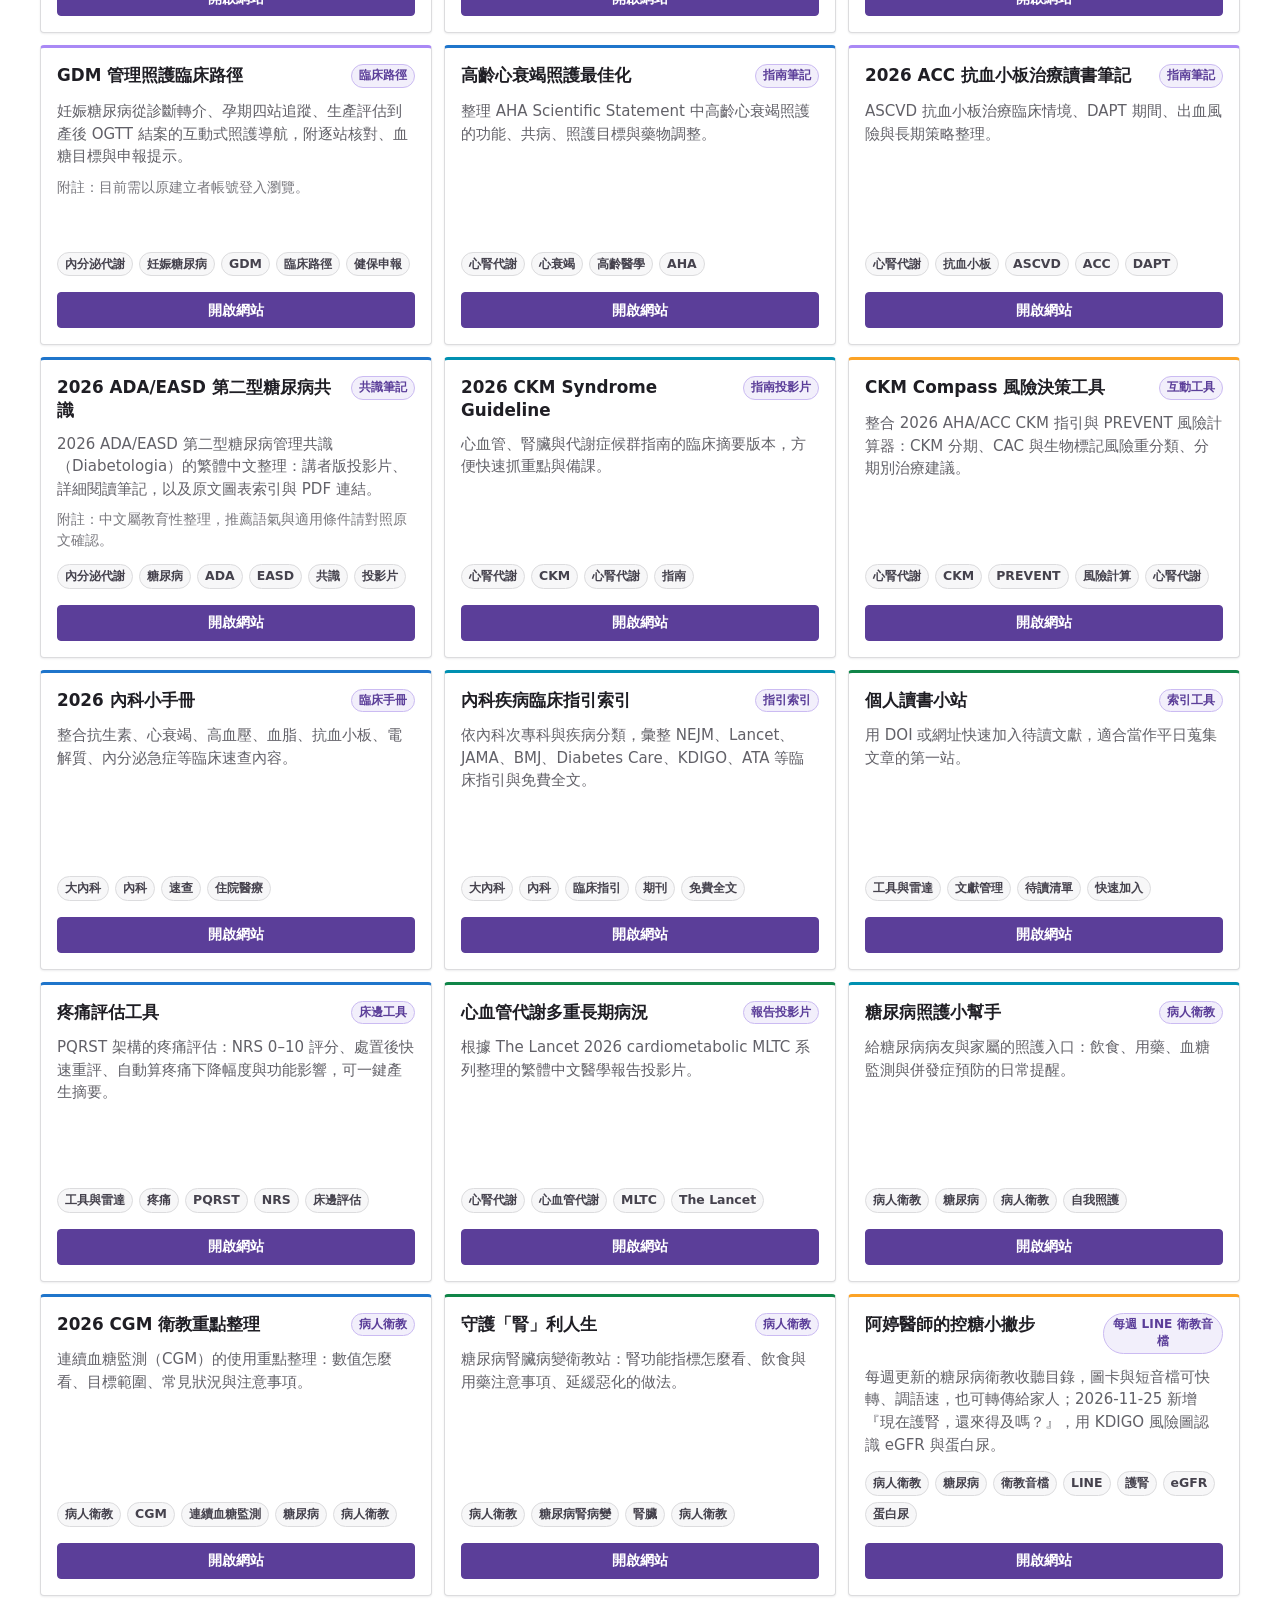
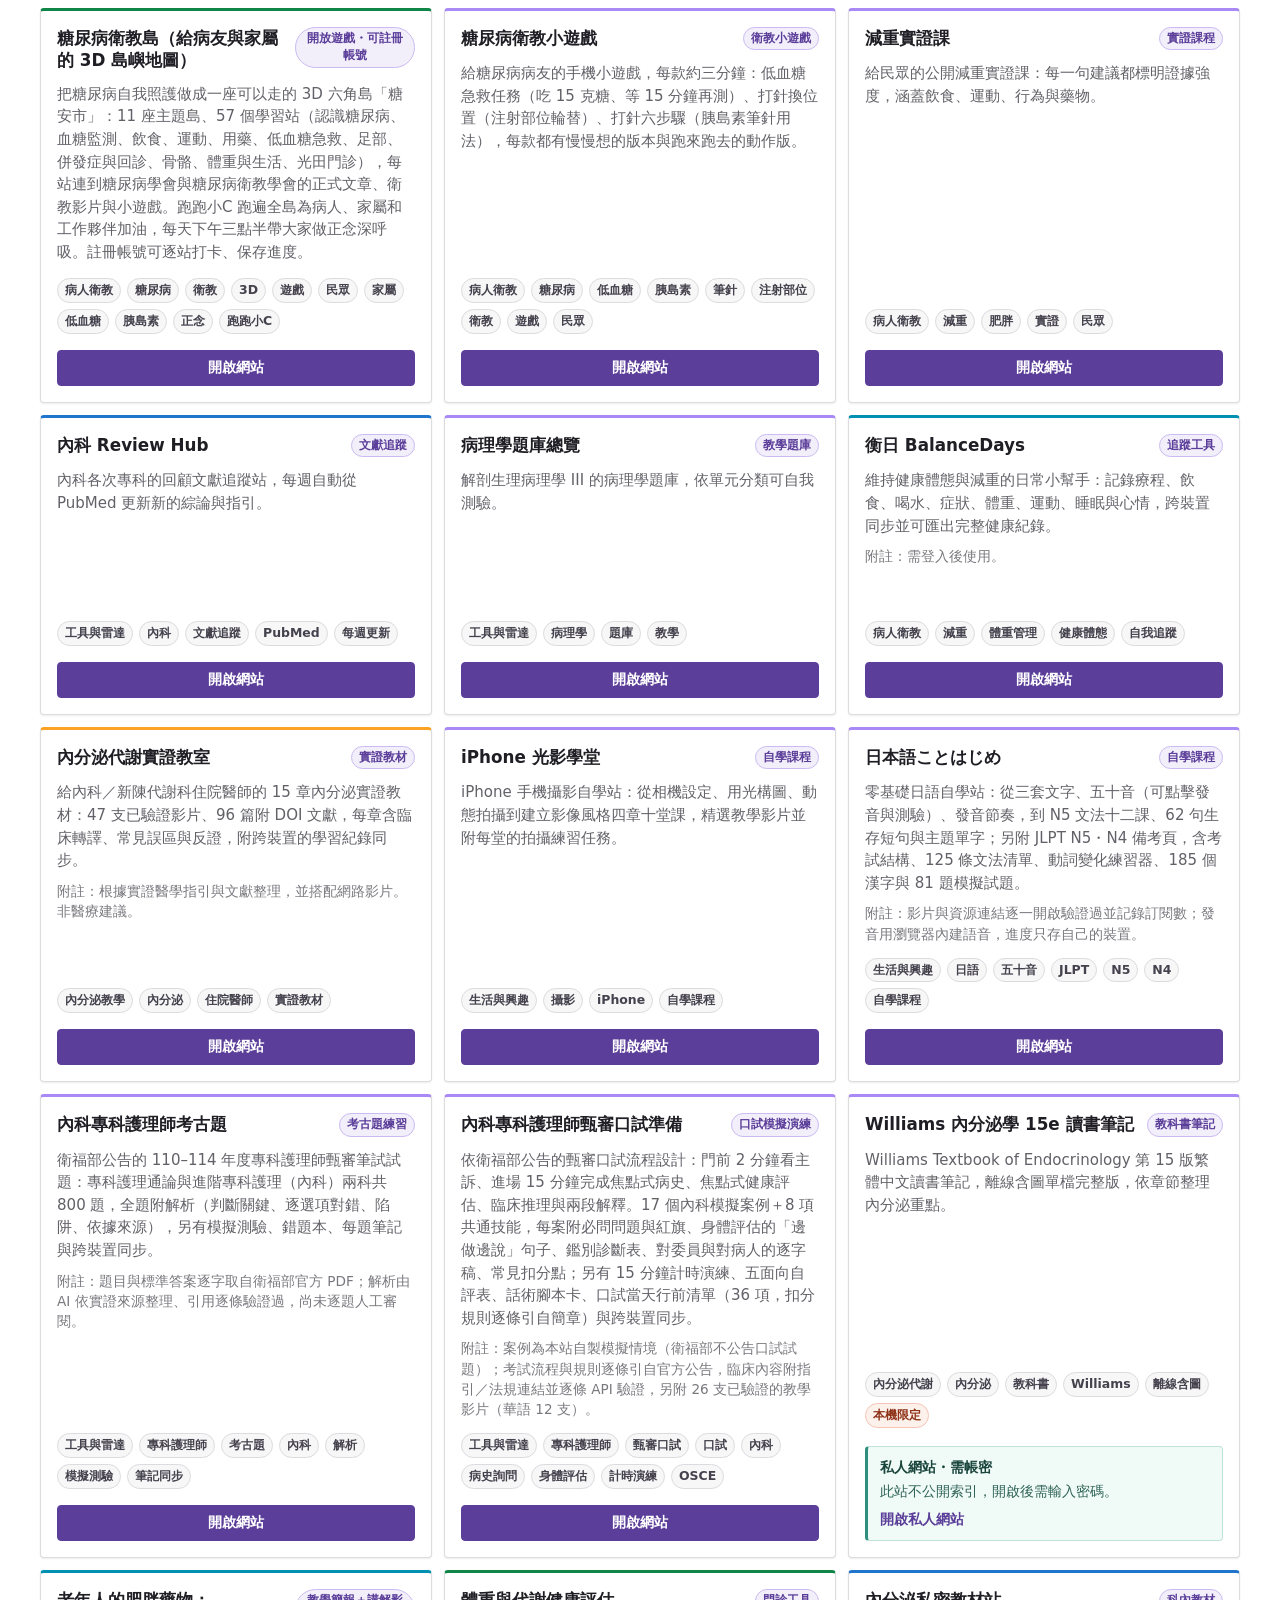
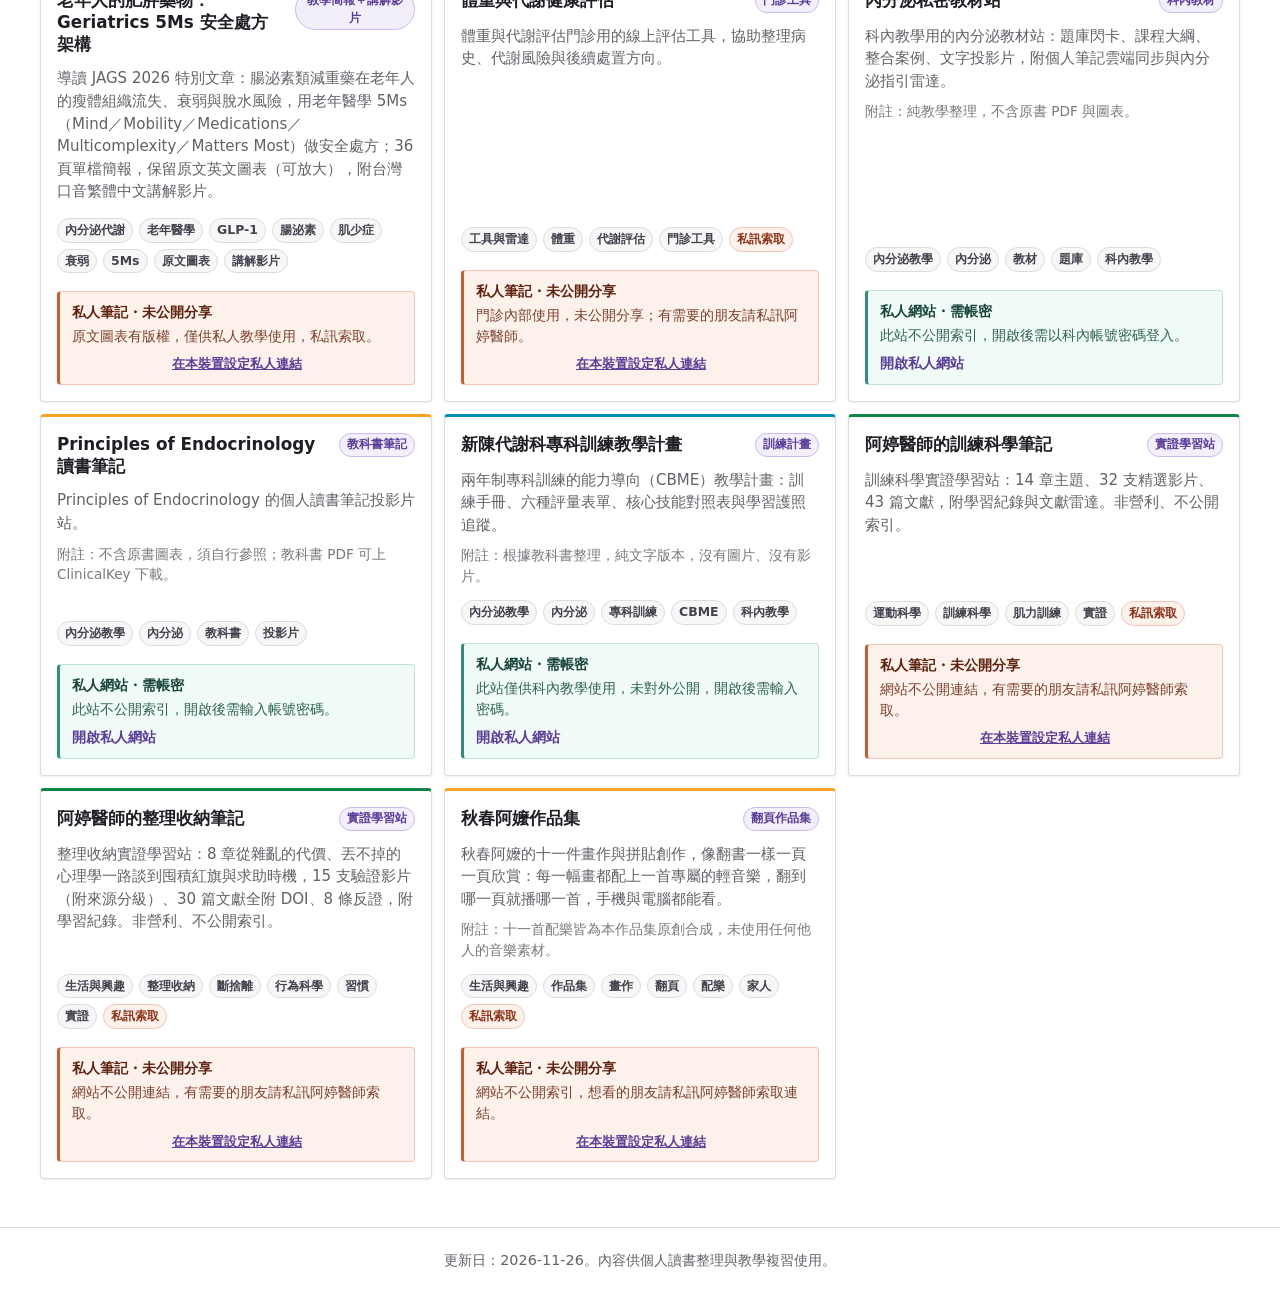
==== commit 1f6230ea: "Feature integrated diabetes care hospitals and clinics" ====
--- a/index.html
+++ b/index.html
@@ -76,9 +76,9 @@
     </main>
 
     <footer>
-      <p>更新日：2026-11-24。內容供個人讀書整理與教學複習使用。</p>
+      <p>更新日：2026-11-26。內容供個人讀書整理與教學複習使用。</p>
     </footer>
 
-    <script src="app.js?v=kidney-risk-20261124"></script>
+    <script src="app.js?v=care-combined-20261126"></script>
   </body>
 </html>
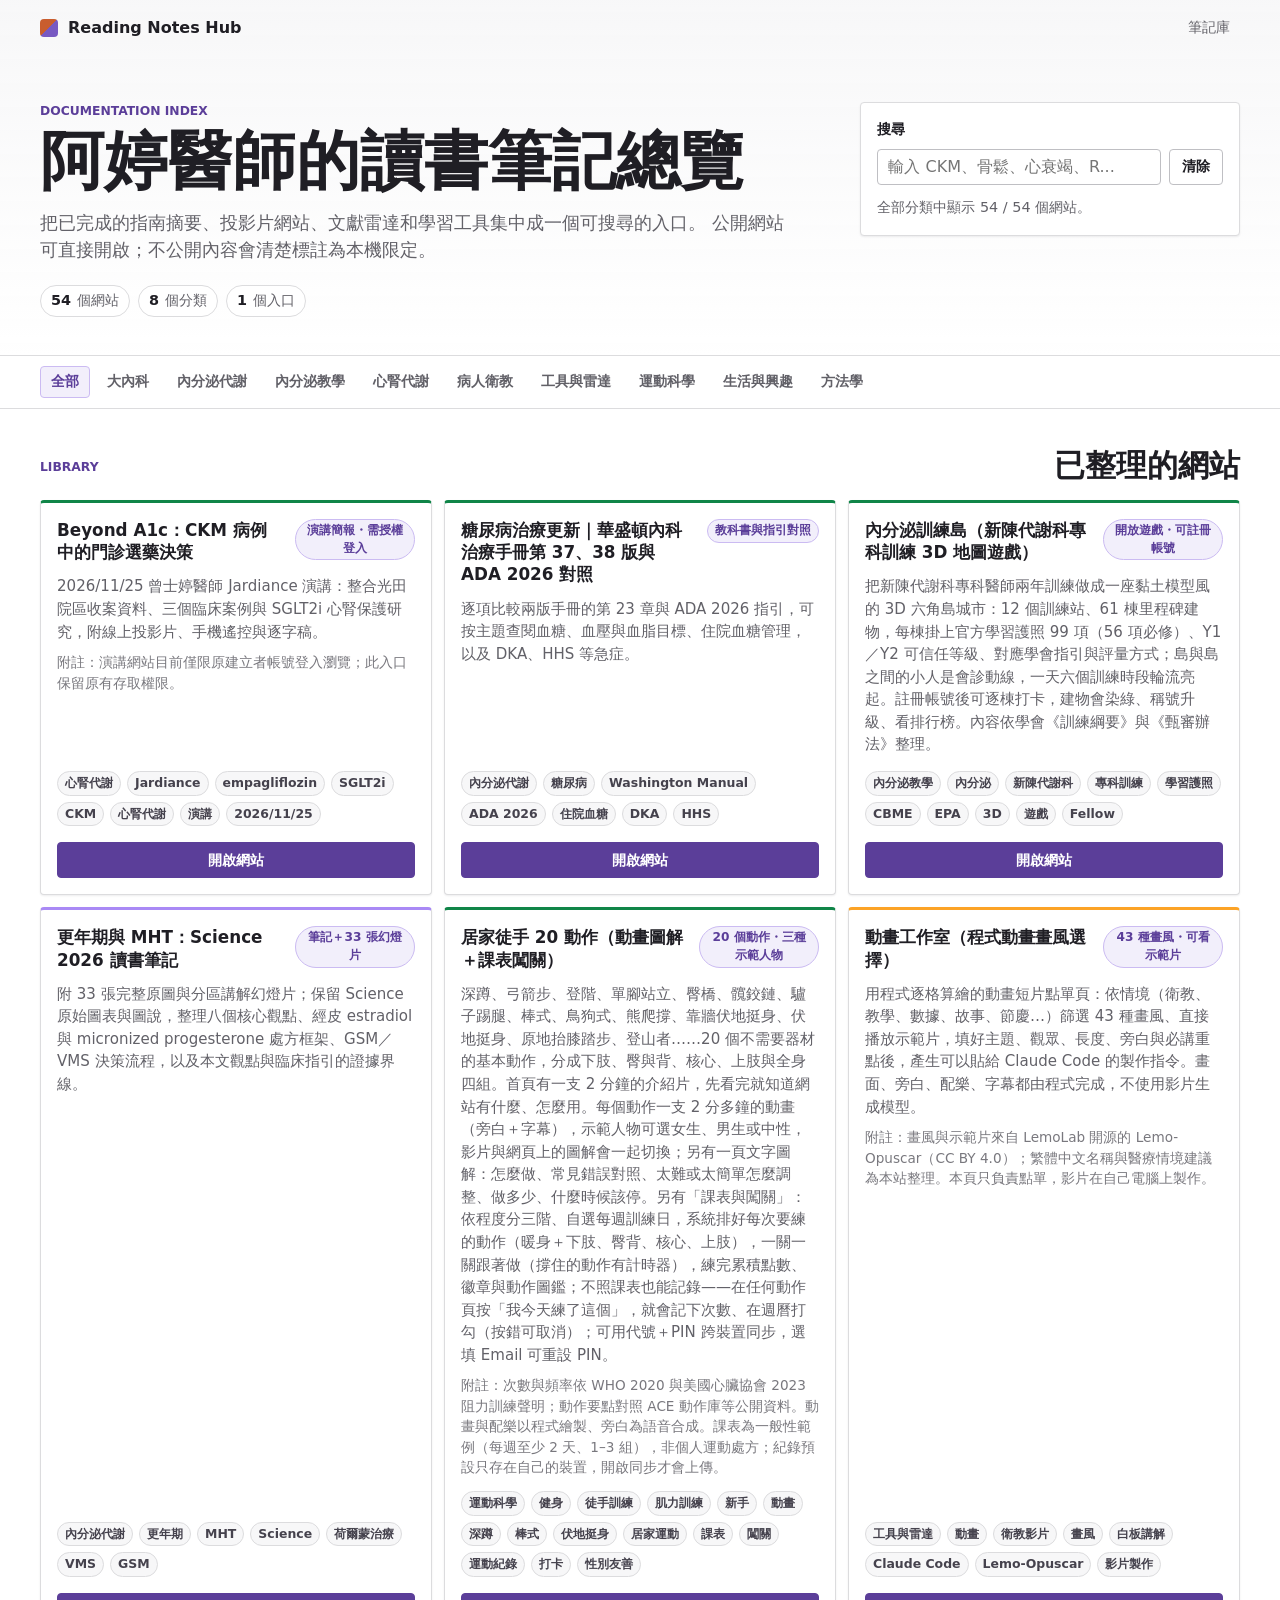
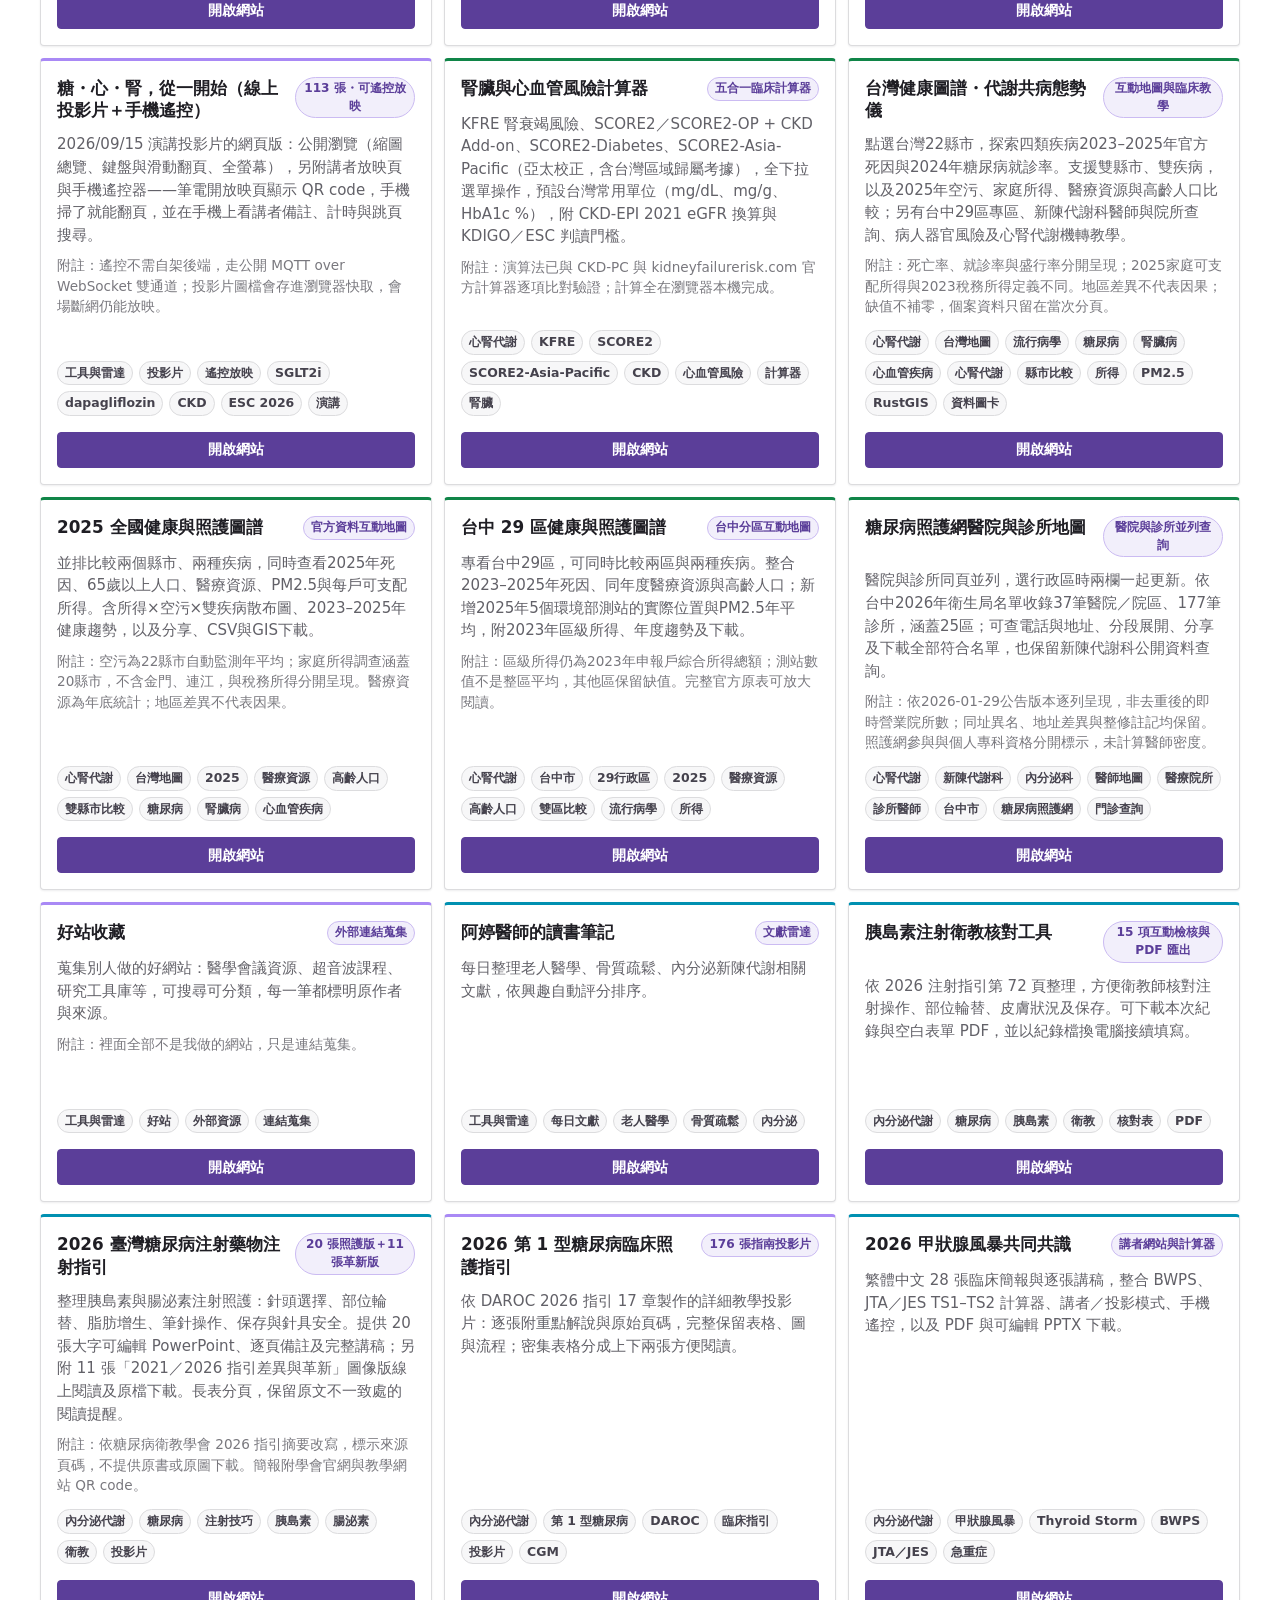
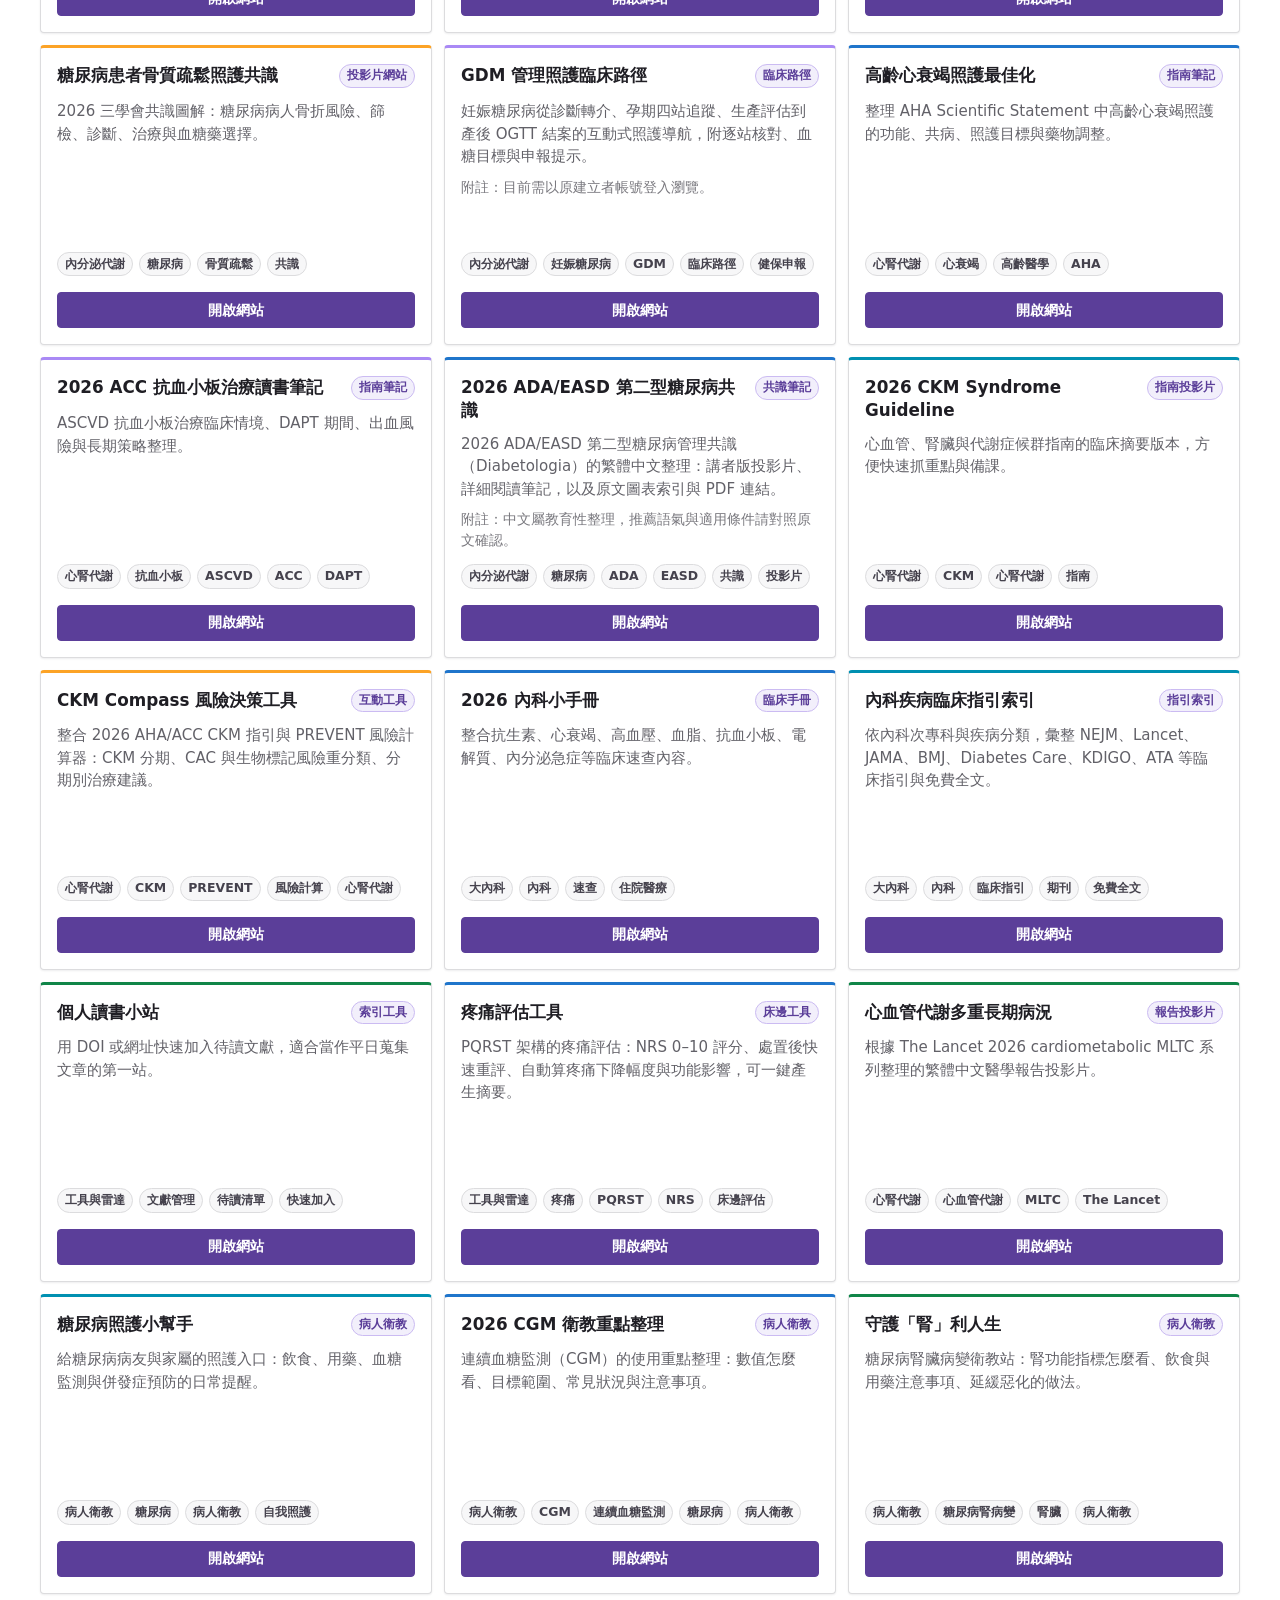
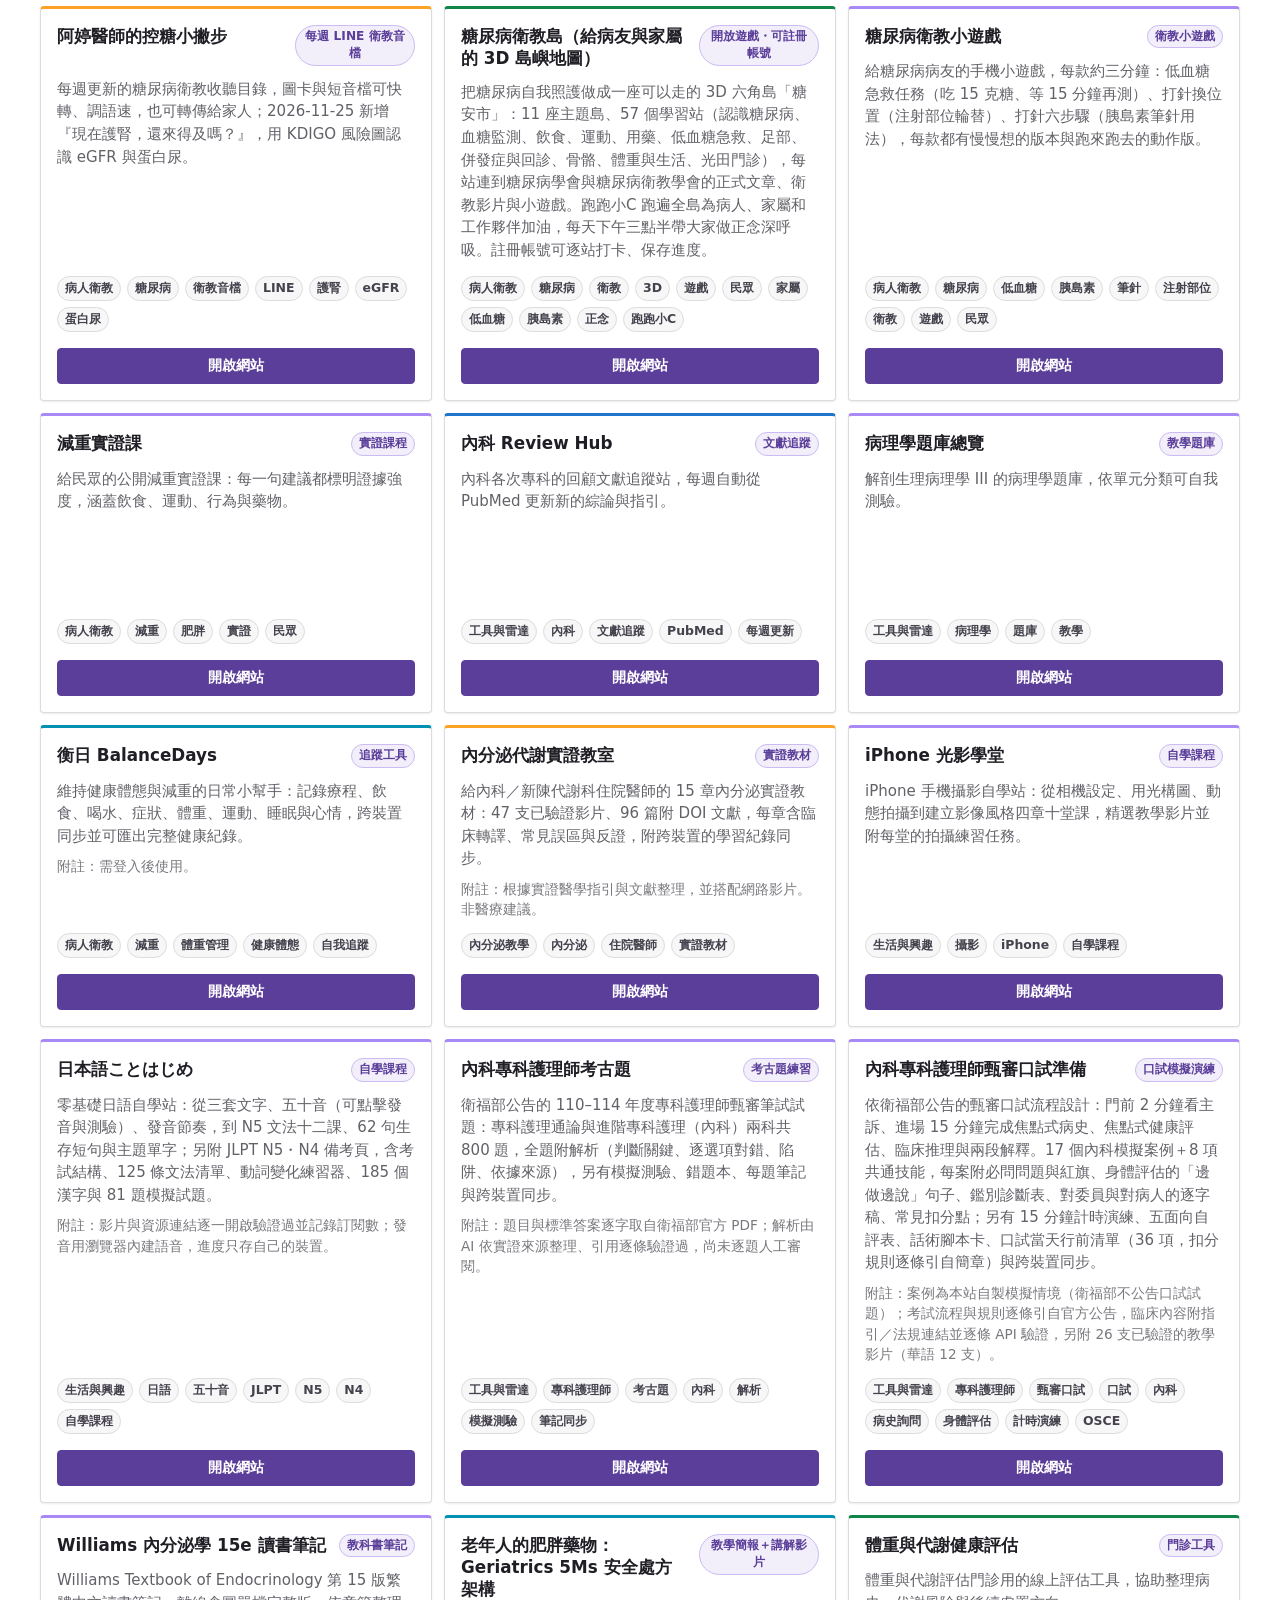
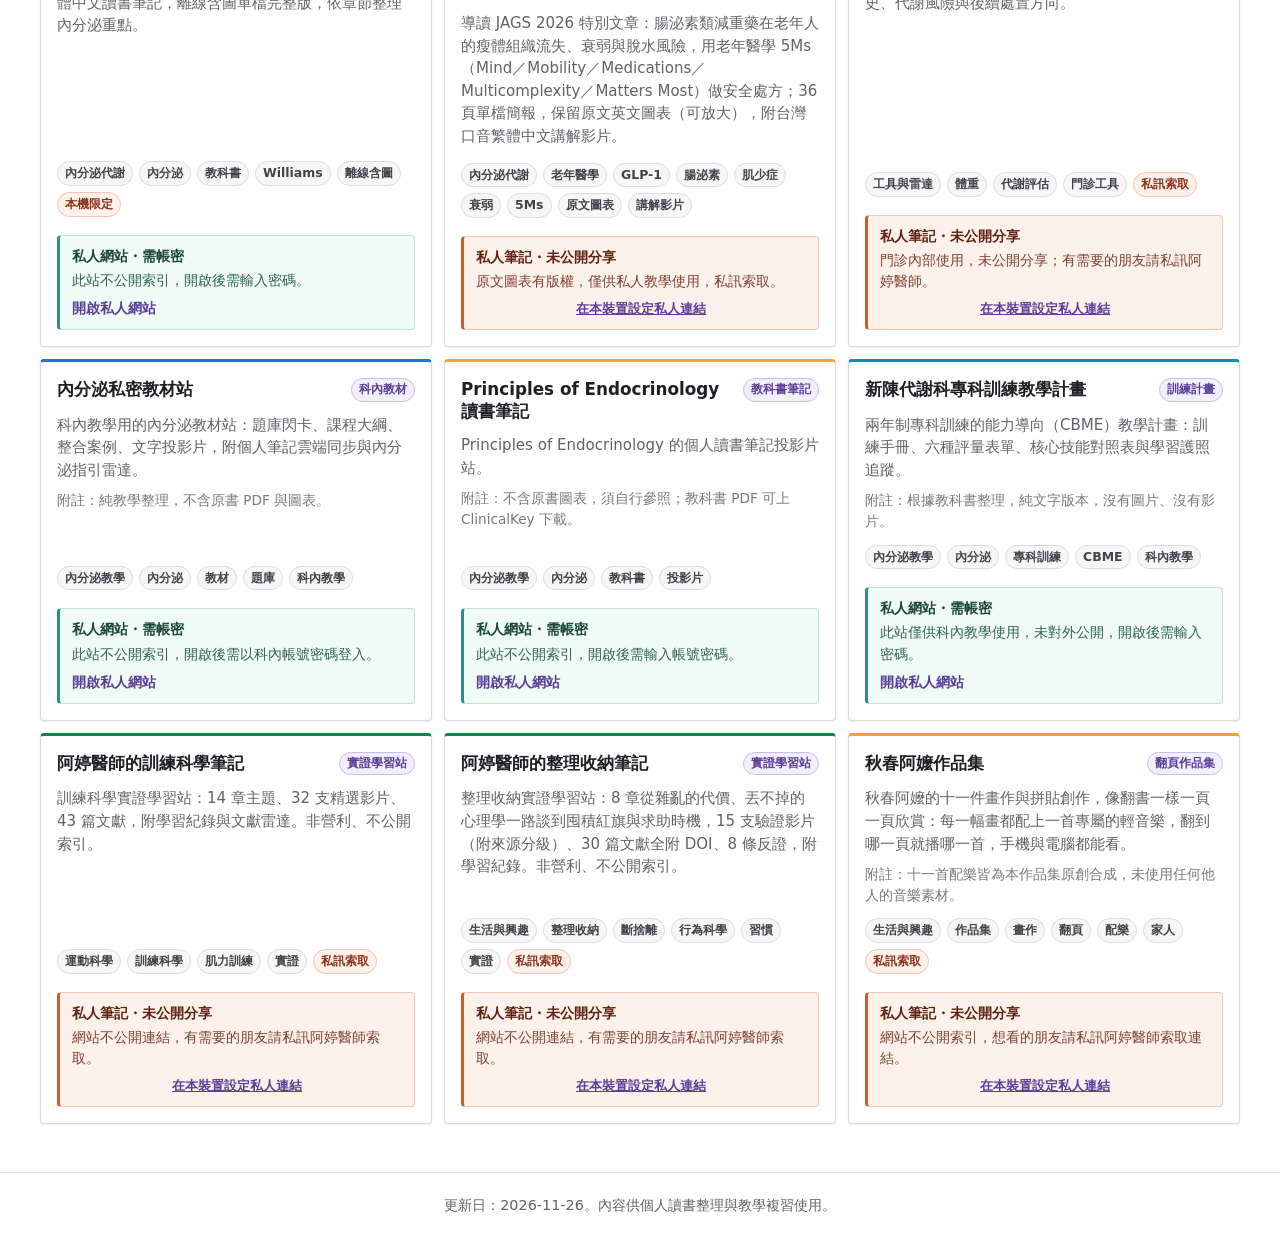
==== commit 99ad5c81: "Add Jardiance CKM lecture link with access notice" ====
--- a/index.html
+++ b/index.html
@@ -79,6 +79,6 @@
       <p>更新日：2026-11-26。內容供個人讀書整理與教學複習使用。</p>
     </footer>
 
-    <script src="app.js?v=care-combined-20261126"></script>
+    <script src="app.js?v=jardiance-20261126"></script>
   </body>
 </html>
